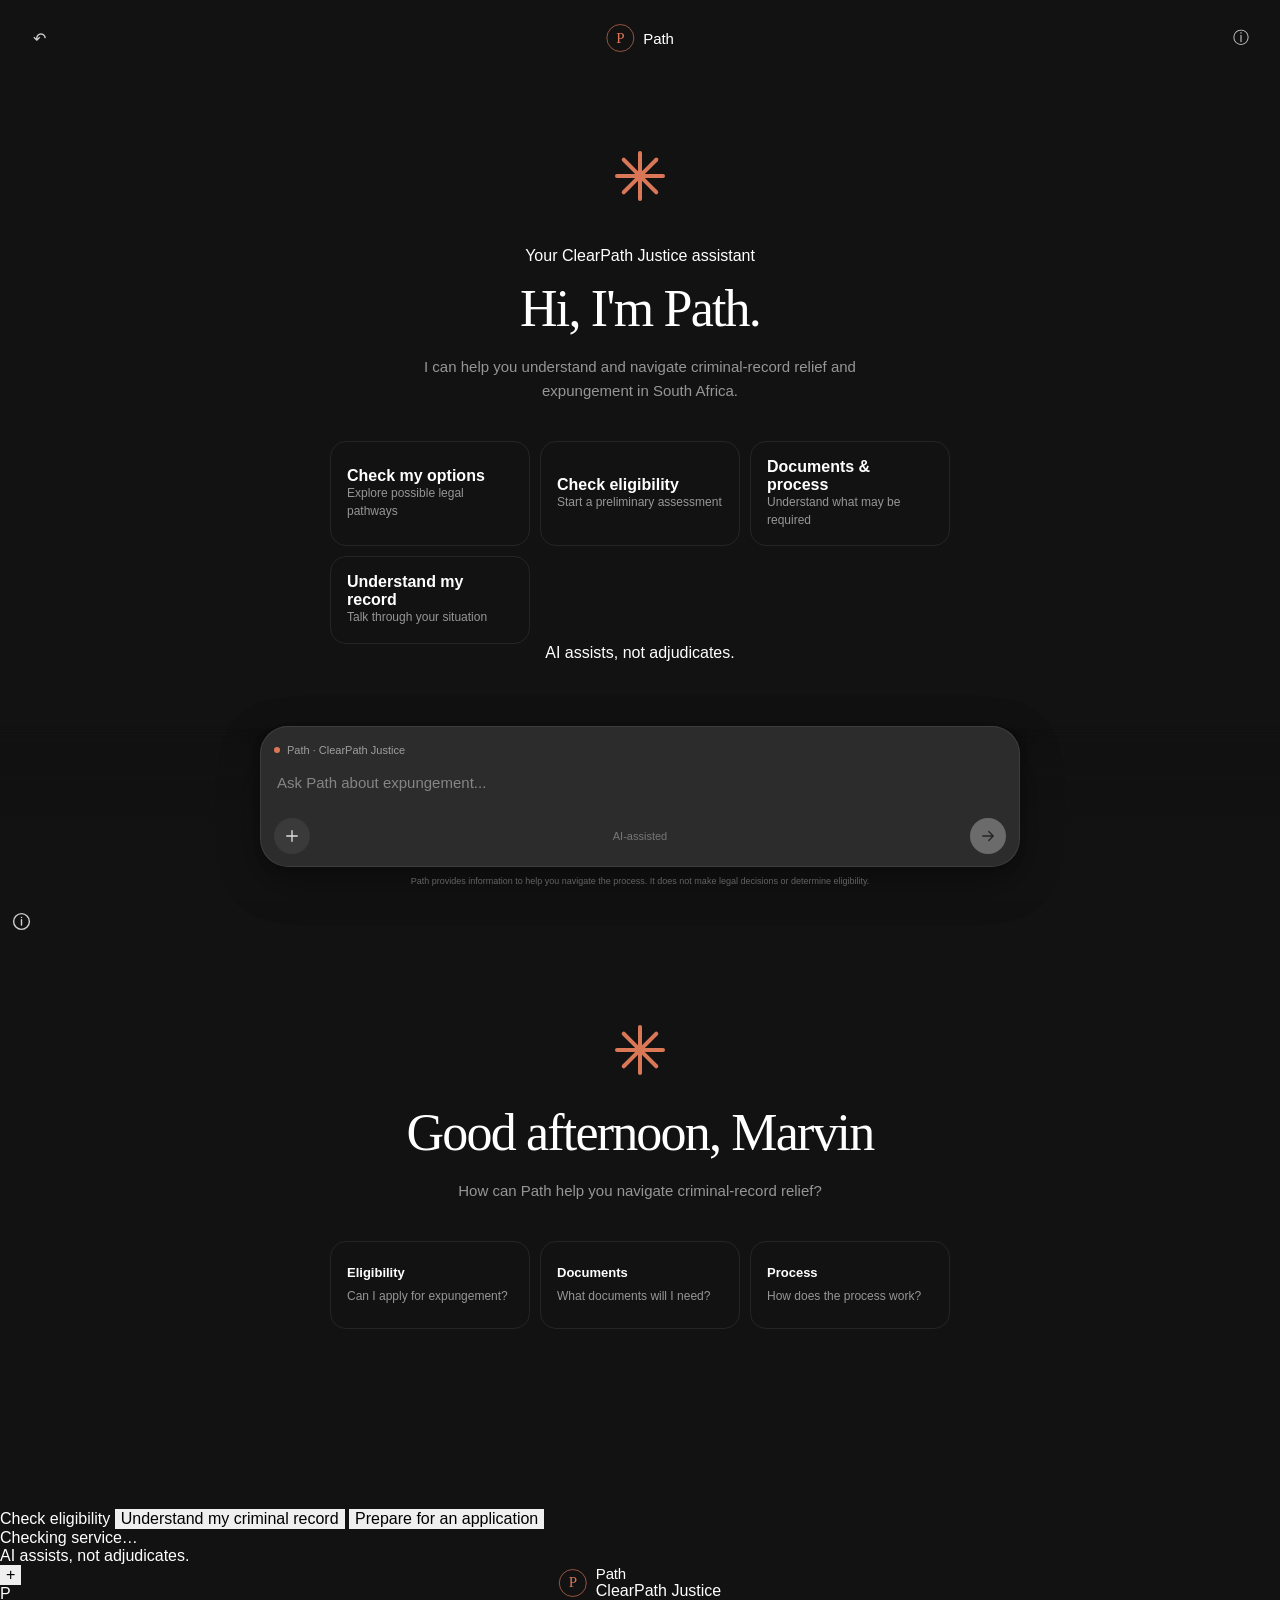
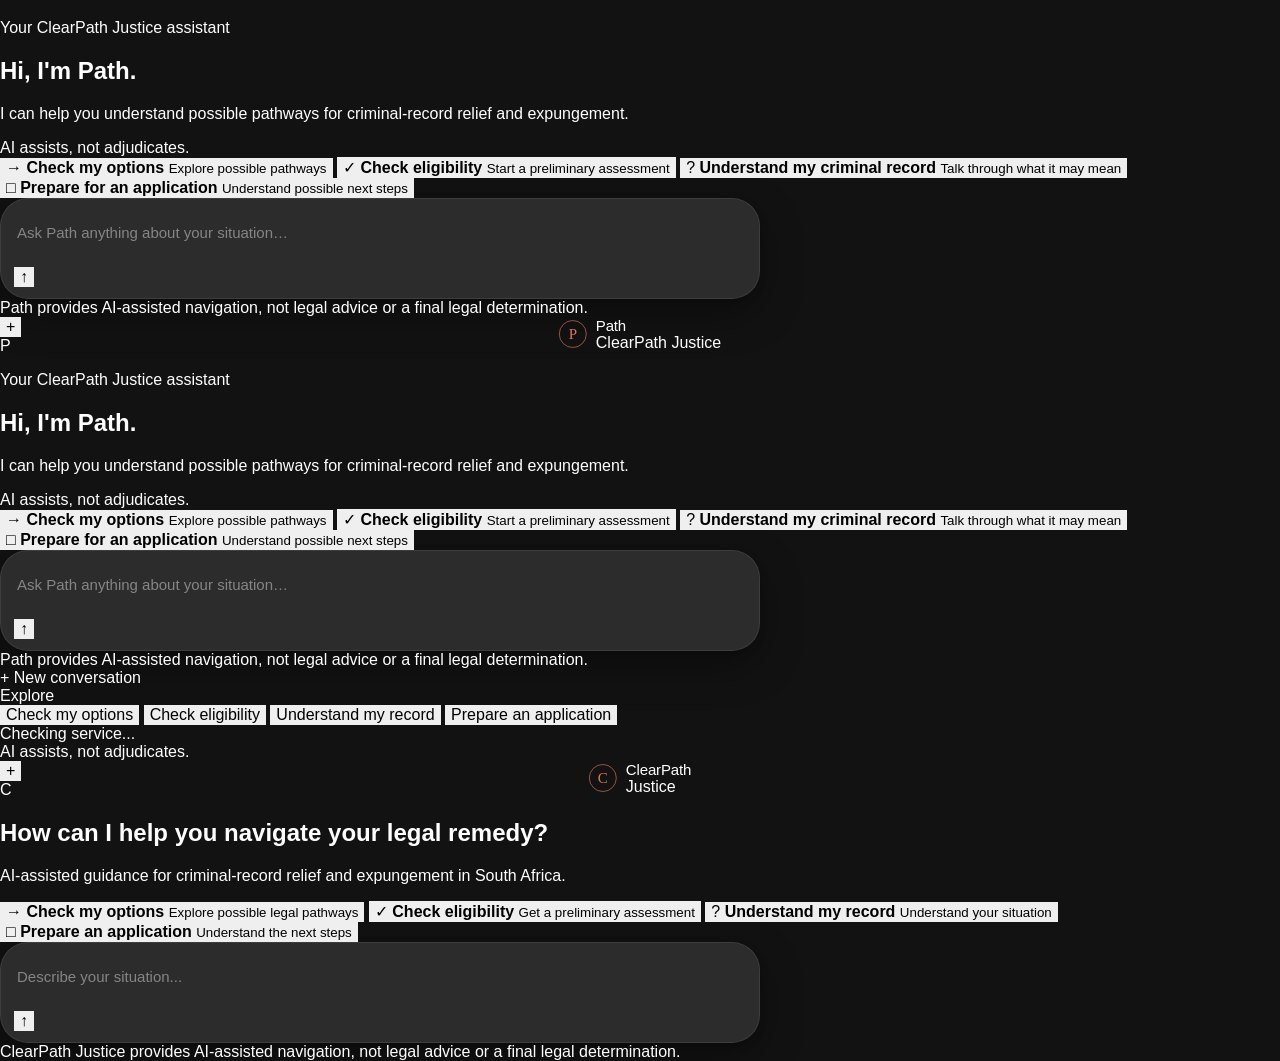
==== frontend/index.html @ 87aaf205 "Update index.html" ====
<!doctype html>

<html lang="en">
<head>
  <meta charset="utf-8">
  <meta name="viewport" content="width=device-width, initial-scale=1, viewport-fit=cover">
  <meta name="description" content="Path — ClearPath Justice's AI-assisted digital justice assistant.">
  <title>Path — ClearPath Justice</title>
  <link rel="stylesheet" href="/frontend/styles.css">
</head><body>
  <div class="app-shell"><header class="topbar">
  <button
    class="icon-button"
    id="backButton"
    type="button"
    aria-label="New conversation"
    title="New conversation"
  >
    ↶
  </button>

  <div class="brand" aria-label="Path — ClearPath Justice">
    <span class="brand-mark">P</span>
    <span class="brand-name">Path</span>
  </div>

  <button
    class="icon-button"
    id="infoButton"
    type="button"
    aria-label="About Path"
    title="About Path"
  >
    ⓘ
  </button>
</header>

<main class="conversation" id="conversation">

  <section class="welcome" id="welcome">
    <div class="path-symbol" aria-hidden="true">
      <span></span>
      <span></span>
      <span></span>
      <span></span>
      <span></span>
      <span></span>
      <span></span>
      <span></span>
    </div>

    <p class="eyebrow">Your ClearPath Justice assistant</p>

    <h1>Hi, I'm Path.</h1>

    <p class="welcome-subtitle">
      I can help you understand and navigate criminal-record relief
      and expungement in South Africa.
    </p>

    <div class="suggestions">

      <button
        class="suggestion"
        type="button"
        data-action="options"
      >
        <strong>Check my options</strong>
        <small>Explore possible legal pathways</small>
      </button>

      <button
        class="suggestion"
        type="button"
        data-action="eligibility"
      >
        <strong>Check eligibility</strong>
        <small>Start a preliminary assessment</small>
      </button>

      <button
        class="suggestion"
        type="button"
        data-action="documents"
      >
        <strong>Documents &amp; process</strong>
        <small>Understand what may be required</small>
      </button>

      <button
        class="suggestion"
        type="button"
        data-action="record"
      >
        <strong>Understand my record</strong>
        <small>Talk through your situation</small>
      </button>

    </div>

    <div class="safeguard-pill">
      AI assists, not adjudicates.
    </div>
  </section>

  <section
    class="messages"
    id="messages"
    aria-live="polite"
    aria-label="Conversation"
  ></section>

</main>

<div class="composer-wrap">

  <form class="composer" id="chatForm">

    <div class="composer-top">
      <div class="composer-context">
        <span class="context-dot"></span>
        <span id="statusText">Checking service…</span>
      </div>
    </div>

    <textarea
      id="messageInput"
      rows="1"
      maxlength="5000"
      placeholder="Ask Path about expungement or criminal-record relief…"
      autocomplete="off"
      aria-label="Message Path"
    ></textarea>

    <div class="composer-bottom">

      <button
        class="circle-button add-button"
        id="newChatButton"
        type="button"
        aria-label="New conversation"
        title="New conversation"
      >
        +
      </button>

      <div class="composer-hint">
        AI-assisted navigation
      </div>

      <button
        class="send-button"
        id="sendButton"
        type="submit"
        aria-label="Send message"
        disabled
      >
        ↑
      </button>

    </div>

  </form>

  <p class="disclaimer">
    Path provides information and navigation support.
    It does not make final legal determinations or replace legal advice.
  </p>

</div>

  </div>  <div
    class="modal-backdrop"
    id="aboutModal"
    hidden
  >
    <div
      class="modal"
      role="dialog"
      aria-modal="true"
      aria-labelledby="aboutTitle"
    >  <button
    class="modal-close"
    id="closeModal"
    type="button"
    aria-label="Close"
  >
    ×
  </button>

  <div class="modal-symbol">P</div>

  <h2 id="aboutTitle">About Path</h2>

  <p>
    Path is ClearPath Justice's AI-assisted digital justice assistant
    for criminal-record relief and expungement navigation in South Africa.
  </p>

  <p>
    Path assists with information and navigation.
    It does not adjudicate eligibility, make legal decisions,
    or guarantee an outcome.
  </p>

</div>

  </div>  <script src="/frontend/app.js"></script></body>
</html>            </div>

            <button
                class="icon-button"
                id="infoButton"
                aria-label="About Path"
                type="button"
            >
                <svg viewBox="0 0 24 24" aria-hidden="true">
                    <circle cx="12" cy="12" r="9"/>
                    <path d="M12 10v6M12 7.5h.01"/>
                </svg>
            </button>
        </header>

        <!-- Main conversation area -->
        <main class="conversation" id="conversation">

            <!-- Welcome state -->
            <section class="welcome" id="welcome">
                <div class="path-symbol" aria-hidden="true">
                    <span></span>
                    <span></span>
                    <span></span>
                    <span></span>
                    <span></span>
                    <span></span>
                    <span></span>
                    <span></span>
                </div>

                <h1>Good afternoon, Marvin</h1>

                <p class="welcome-subtitle">
                    How can Path help you navigate criminal-record relief?
                </p>

                <div class="suggestions">
                    <button
                        class="suggestion"
                        type="button"
                        data-prompt="Can I apply for expungement of my criminal record in South Africa?"
                    >
                        <span>Eligibility</span>
                        <small>Can I apply for expungement?</small>
                    </button>

                    <button
                        class="suggestion"
                        type="button"
                        data-prompt="What documents do I need to apply for expungement?"
                    >
                        <span>Documents</span>
                        <small>What documents will I need?</small>
                    </button>

                    <button
                        class="suggestion"
                        type="button"
                        data-prompt="What is the process for applying for expungement in South Africa?"
                    >
                        <span>Process</span>
                        <small>How does the process work?</small>
                    </button>
                </div>
            </section>

            <!-- Messages appear here after the first question -->
            <section
                class="messages"
                id="messages"
                aria-live="polite"
                aria-label="Conversation"
            ></section>

        </main>

        <!-- Composer -->
        <div class="composer-wrap">
            <form class="composer" id="chatForm">

                <div class="composer-top">
                    <div class="composer-context">
                        <span class="context-dot"></span>
                        <span>Path · ClearPath Justice</span>
                    </div>
                </div>

                <textarea
                    id="messageInput"
                    name="message"
                    rows="1"
                    maxlength="5000"
                    placeholder="Ask Path about expungement..."
                    autocomplete="off"
                    aria-label="Message Path"
                ></textarea>

                <div class="composer-bottom">

                    <button
                        class="circle-button add-button"
                        id="addButton"
                        type="button"
                        aria-label="More options"
                    >
                        <svg viewBox="0 0 24 24" aria-hidden="true">
                            <path d="M12 5v14M5 12h14"/>
                        </svg>
                    </button>

                    <div class="composer-hint">
                        <span>AI-assisted</span>
                    </div>

                    <button
                        class="send-button"
                        id="sendButton"
                        type="submit"
                        aria-label="Send message"
                        disabled
                    >
                        <svg viewBox="0 0 24 24" aria-hidden="true">
                            <path d="M5 12h13M13 6l6 6-6 6"/>
                        </svg>
                    </button>

                </div>
            </form>

            <p class="disclaimer">
                Path provides information to help you navigate the process.
                It does not make legal decisions or determine eligibility.
            </p>
        </div>

    </div>

    <!-- About modal -->
    <div
        class="modal-backdrop"
        id="aboutModal"
        hidden
    >
        <div
            class="modal"
            role="dialog"
            aria-modal="true"
            aria-labelledby="aboutTitle"
        >
            <button
                class="modal-close"
                id="closeModal"
                type="button"
                aria-label="Close"
            >
                ×
            </button>

            <div class="modal-symbol">P</div>

            <h2 id="aboutTitle">About Path</h2>

            <p>
                Path is ClearPath Justice's AI-assisted digital justice
                assistant. It helps people understand and navigate
                criminal-record relief and expungement.
            </p>

            <p>
                Path assists with information and navigation. It does not
                adjudicate eligibility or replace legal advice.
            </p>
        </div>
    </div>

    <script src="/frontend/app.js"></script>
</body>
</html>            Check eligibility
          </button>

          <button class="sidebar-action" data-action="record">
            Understand my criminal record
          </button>

          <button class="sidebar-action" data-action="prepare">
            Prepare for an application
          </button>
        </div>
      </div>

      <div class="sidebar-bottom">
        <div class="status-container">
          <span id="statusDot" class="status-dot"></span>
          <span id="statusText">Checking service…</span>
        </div>

        <div class="safeguard-small">
          AI assists, not adjudicates.
        </div>
      </div>
    </aside>


    <main class="main">

      <header class="mobile-header">
        <div class="brand">
          <div class="brand-mark">P</div>
          <div>
            <div class="brand-name">Path</div>
            <div class="brand-subtitle">ClearPath Justice</div>
          </div>
        </div>

        <button
          id="mobileNewChat"
          class="mobile-new-chat"
          aria-label="New conversation"
        >
          +
        </button>
      </header>


      <section id="welcomeScreen" class="welcome-screen">

        <div class="welcome-content">

          <div class="welcome-mark">P</div>

          <p class="eyebrow">
            Your ClearPath Justice assistant
          </p>

          <h1>Hi, I'm Path.</h1>

          <p class="welcome-description">
            I can help you understand possible pathways for
            criminal-record relief and expungement.
          </p>

          <div class="safeguard-pill">
            AI assists, not adjudicates.
          </div>


          <div class="quick-actions">

            <button class="quick-action" data-action="options">
              <span class="quick-icon">→</span>

              <span>
                <strong>Check my options</strong>
                <small>Explore possible pathways</small>
              </span>
            </button>


            <button class="quick-action" data-action="eligibility">
              <span class="quick-icon">✓</span>

              <span>
                <strong>Check eligibility</strong>
                <small>Start a preliminary assessment</small>
              </span>
            </button>


            <button class="quick-action" data-action="record">
              <span class="quick-icon">?</span>

              <span>
                <strong>Understand my criminal record</strong>
                <small>Talk through what it may mean</small>
              </span>
            </button>


            <button class="quick-action" data-action="prepare">
              <span class="quick-icon">□</span>

              <span>
                <strong>Prepare for an application</strong>
                <small>Understand possible next steps</small>
              </span>
            </button>

          </div>

        </div>

      </section>


      <section id="chatScreen" class="chat-screen hidden">

        <div id="messages" class="messages"></div>

      </section>


      <div class="composer-container">

        <form id="chatForm" class="composer">

          <textarea
            id="messageInput"
            rows="1"
            maxlength="4000"
            placeholder="Ask Path anything about your situation…"
            autocomplete="off"
            aria-label="Message Path"
          ></textarea>

          <button
            id="sendButton"
            type="submit"
            aria-label="Send message"
          >
            ↑
          </button>

        </form>

        <div class="composer-footer">
          Path provides AI-assisted navigation, not legal advice
          or a final legal determination.
        </div>

      </div>

    </main>

  </div>

  <script src="/frontend/app.js"></script>
</body>
</html>      </div>
    </aside>


    <main class="main">

      <header class="mobile-header">
        <div class="brand">
          <div class="brand-mark">P</div>
          <div>
            <div class="brand-name">Path</div>
            <div class="brand-subtitle">ClearPath Justice</div>
          </div>
        </div>

        <button
          id="mobileNewChat"
          class="mobile-new-chat"
          aria-label="New conversation"
        >
          +
        </button>
      </header>


      <section id="welcomeScreen" class="welcome-screen">

        <div class="welcome-content">

          <div class="welcome-mark">P</div>

          <p class="eyebrow">
            Your ClearPath Justice assistant
          </p>

          <h1>Hi, I'm Path.</h1>

          <p class="welcome-description">
            I can help you understand possible pathways for
            criminal-record relief and expungement.
          </p>

          <div class="safeguard-pill">
            AI assists, not adjudicates.
          </div>


          <div class="quick-actions">

            <button class="quick-action" data-action="options">
              <span class="quick-icon">→</span>

              <span>
                <strong>Check my options</strong>
                <small>Explore possible pathways</small>
              </span>
            </button>


            <button class="quick-action" data-action="eligibility">
              <span class="quick-icon">✓</span>

              <span>
                <strong>Check eligibility</strong>
                <small>Start a preliminary assessment</small>
              </span>
            </button>


            <button class="quick-action" data-action="record">
              <span class="quick-icon">?</span>

              <span>
                <strong>Understand my criminal record</strong>
                <small>Talk through what it may mean</small>
              </span>
            </button>


            <button class="quick-action" data-action="prepare">
              <span class="quick-icon">□</span>

              <span>
                <strong>Prepare for an application</strong>
                <small>Understand possible next steps</small>
              </span>
            </button>

          </div>

        </div>

      </section>


      <section id="chatScreen" class="chat-screen hidden">

        <div id="messages" class="messages"></div>

      </section>


      <div class="composer-container">

        <form id="chatForm" class="composer">

          <textarea
            id="messageInput"
            rows="1"
            maxlength="4000"
            placeholder="Ask Path anything about your situation…"
            autocomplete="off"
            aria-label="Message Path"
          ></textarea>

          <button
            id="sendButton"
            type="submit"
            aria-label="Send message"
          >
            ↑
          </button>

        </form>

        <div class="composer-footer">
          Path provides AI-assisted navigation, not legal advice
          or a final legal determination.
        </div>

      </div>

    </main>

  </div>

  <script src="/frontend/app.js"></script>
</body>
</html>            <span>+</span>
            New conversation
        </button>

        <div class="sidebar-section">
            <div class="sidebar-label">Explore</div>

            <button class="sidebar-action" data-prompt="I want to understand what legal remedy may be available to me for my criminal record.">
                Check my options
            </button>

            <button class="sidebar-action" data-prompt="I want to check whether I may be eligible for expungement.">
                Check eligibility
            </button>

            <button class="sidebar-action" data-prompt="I want to understand what my criminal record means and what I can do about it.">
                Understand my record
            </button>

            <button class="sidebar-action" data-prompt="I want help preparing an application for criminal-record relief.">
                Prepare an application
            </button>
        </div>

        <div class="sidebar-bottom">

            <div class="status-container">
                <span id="statusDot" class="status-dot"></span>
                <span id="statusText">Checking service...</span>
            </div>

            <div class="safeguard-small">
                AI assists, not adjudicates.
            </div>

        </div>

    </aside>


    <!-- MAIN -->
    <main class="main">

        <!-- MOBILE HEADER -->
        <header class="mobile-header">

            <div class="brand">
                <div class="brand-mark">C</div>

                <div>
                    <div class="brand-name">ClearPath</div>
                    <div class="brand-subtitle">Justice</div>
                </div>
            </div>

            <button id="mobileNewChat" class="mobile-new-chat">
                +
            </button>

        </header>


        <!-- WELCOME -->
        <section id="welcomeScreen" class="welcome-screen">

            <div class="welcome-content">

                <div class="welcome-mark">
                    C
                </div>

                <h1>
                    How can I help you
                    <span>navigate your legal remedy?</span>
                </h1>

                <p class="welcome-description">
                    AI-assisted guidance for criminal-record relief
                    and expungement in South Africa.
                </p>


                <div class="quick-actions">

                    <button
                        class="quick-action"
                        data-prompt="I want to understand what legal remedy may be available to me for my criminal record."
                    >
                        <span class="quick-icon">→</span>
                        <span>
                            <strong>Check my options</strong>
                            <small>Explore possible legal pathways</small>
                        </span>
                    </button>


                    <button
                        class="quick-action"
                        data-prompt="I want to check whether I may be eligible for expungement."
                    >
                        <span class="quick-icon">✓</span>
                        <span>
                            <strong>Check eligibility</strong>
                            <small>Get a preliminary assessment</small>
                        </span>
                    </button>


                    <button
                        class="quick-action"
                        data-prompt="I want to understand what my criminal record means and what I can do about it."
                    >
                        <span class="quick-icon">?</span>
                        <span>
                            <strong>Understand my record</strong>
                            <small>Understand your situation</small>
                        </span>
                    </button>


                    <button
                        class="quick-action"
                        data-prompt="I want help preparing an application for criminal-record relief."
                    >
                        <span class="quick-icon">□</span>
                        <span>
                            <strong>Prepare an application</strong>
                            <small>Understand the next steps</small>
                        </span>
                    </button>

                </div>

            </div>

        </section>


        <!-- CHAT -->
        <section id="chatScreen" class="chat-screen hidden">

            <div id="messages" class="messages"></div>

        </section>


        <!-- COMPOSER -->
        <div class="composer-container">

            <form id="chatForm" class="composer">

                <textarea
                    id="messageInput"
                    rows="1"
                    placeholder="Describe your situation..."
                    autocomplete="off"
                ></textarea>

                <button
                    id="sendButton"
                    type="submit"
                    aria-label="Send message"
                >
                    ↑
                </button>

            </form>

            <div class="composer-footer">

                <span>
                    ClearPath Justice provides AI-assisted navigation,
                    not legal advice or a final legal determination.
                </span>

            </div>

        </div>

    </main>

</div>


<script src="/frontend/app.js"></script>

</body>
</html>
---- frontend/styles.css ----
/* =========================================================
   ClearPath Justice — Path
   Dark conversation-first interface
   ========================================================= */

:root {
    --background: #121212;
    --surface: #1b1b1b;
    --composer: #2c2c2c;
    --composer-hover: #343434;

    --text: #ffffff;
    --text-soft: #d0d0d0;
    --text-muted: #969696;

    --accent: #d97757;
    --accent-soft: rgba(217, 119, 87, 0.14);

    --button-light: #e0e0e0;
    --button-dark: #171717;

    --border: rgba(255, 255, 255, 0.08);
    --border-strong: rgba(255, 255, 255, 0.14);

    --radius-large: 28px;
    --radius-medium: 18px;

    --font-serif: Georgia, "Times New Roman", serif;
    --font-sans:
        Inter,
        -apple-system,
        BlinkMacSystemFont,
        "Segoe UI",
        Roboto,
        Helvetica,
        Arial,
        sans-serif;
}

/* ---------------------------------------------------------
   Reset
   --------------------------------------------------------- */

* {
    box-sizing: border-box;
}

html,
body {
    margin: 0;
    padding: 0;
    width: 100%;
    min-height: 100%;
}

html {
    background: var(--background);
}

body {
    background: var(--background);
    color: var(--text);
    font-family: var(--font-sans);
    -webkit-font-smoothing: antialiased;
    text-rendering: optimizeLegibility;
}

button,
textarea {
    font: inherit;
}

button {
    border: 0;
}

button:focus-visible,
textarea:focus-visible {
    outline: 2px solid var(--accent);
    outline-offset: 3px;
}

/* ---------------------------------------------------------
   App shell
   --------------------------------------------------------- */

.app-shell {
    min-height: 100vh;
    min-height: 100dvh;
    display: flex;
    flex-direction: column;
    background: var(--background);
    overflow: hidden;
}

/* ---------------------------------------------------------
   Top bar
   --------------------------------------------------------- */

.topbar {
    height: 68px;
    min-height: 68px;

    display: flex;
    align-items: center;
    justify-content: space-between;

    padding:
        max(8px, env(safe-area-inset-top))
        18px
        0;

    position: relative;
    z-index: 10;
}

.icon-button {
    width: 42px;
    height: 42px;

    display: flex;
    align-items: center;
    justify-content: center;

    color: var(--text-soft);
    background: transparent;
    border-radius: 50%;

    cursor: pointer;
    transition:
        background 160ms ease,
        color 160ms ease,
        transform 160ms ease;
}

.icon-button:hover {
    color: var(--text);
    background: rgba(255, 255, 255, 0.07);
}

.icon-button:active {
    transform: scale(0.94);
}

.icon-button svg {
    width: 21px;
    height: 21px;

    fill: none;
    stroke: currentColor;
    stroke-width: 1.6;
    stroke-linecap: round;
    stroke-linejoin: round;
}

.brand {
    display: flex;
    align-items: center;
    gap: 9px;

    position: absolute;
    left: 50%;
    transform: translateX(-50%);
}

.brand-mark {
    width: 28px;
    height: 28px;

    display: flex;
    align-items: center;
    justify-content: center;

    border: 1px solid rgba(217, 119, 87, 0.65);
    border-radius: 50%;

    color: var(--accent);
    font-family: var(--font-serif);
    font-size: 15px;
}

.brand-name {
    color: var(--text);
    font-size: 15px;
    font-weight: 500;
    letter-spacing: -0.01em;
}

/* ---------------------------------------------------------
   Conversation
   --------------------------------------------------------- */

.conversation {
    flex: 1;
    min-height: 0;

    width: 100%;
    max-width: 900px;

    margin: 0 auto;

    display: flex;
    flex-direction: column;

    overflow-y: auto;
    overflow-x: hidden;

    scrollbar-width: thin;
    scrollbar-color: #3a3a3a transparent;
}

.conversation::-webkit-scrollbar {
    width: 6px;
}

.conversation::-webkit-scrollbar-track {
    background: transparent;
}

.conversation::-webkit-scrollbar-thumb {
    background: #3a3a3a;
    border-radius: 10px;
}

/* ---------------------------------------------------------
   Welcome
   --------------------------------------------------------- */

.welcome {
    min-height: 100%;
    padding:
        9vh
        24px
        180px;

    display: flex;
    flex-direction: column;
    align-items: center;
    justify-content: center;

    text-align: center;
}

.path-symbol {
    width: 54px;
    height: 54px;

    position: relative;

    margin-bottom: 28px;
}

.path-symbol span {
    position: absolute;

    left: 50%;
    top: 50%;

    width: 4px;
    height: 25px;

    border-radius: 10px;

    background: var(--accent);

    transform-origin: 50% 100%;
    transform: translate(-50%, -100%);
}

/*
   Eight soft rays.
*/

.path-symbol span:nth-child(1) {
    transform: translate(-50%, -100%) rotate(0deg);
}

.path-symbol span:nth-child(2) {
    transform: translate(-50%, -100%) rotate(45deg);
}

.path-symbol span:nth-child(3) {
    transform: translate(-50%, -100%) rotate(90deg);
}

.path-symbol span:nth-child(4) {
    transform: translate(-50%, -100%) rotate(135deg);
}

.path-symbol span:nth-child(5) {
    transform: translate(-50%, -100%) rotate(180deg);
}

.path-symbol span:nth-child(6) {
    transform: translate(-50%, -100%) rotate(225deg);
}

.path-symbol span:nth-child(7) {
    transform: translate(-50%, -100%) rotate(270deg);
}

.path-symbol span:nth-child(8) {
    transform: translate(-50%, -100%) rotate(315deg);
}

.welcome h1 {
    margin: 0;

    color: var(--text);

    font-family: var(--font-serif);
    font-size: clamp(32px, 6vw, 52px);
    font-weight: 400;
    letter-spacing: -0.035em;
    line-height: 1.08;
}

.welcome-subtitle {
    max-width: 520px;

    margin: 18px 0 0;

    color: var(--text-muted);

    font-size: 15px;
    line-height: 1.6;
}

/* ---------------------------------------------------------
   Suggested prompts
   --------------------------------------------------------- */

.suggestions {
    width: 100%;
    max-width: 620px;

    display: grid;
    grid-template-columns: repeat(3, 1fr);

    gap: 10px;

    margin-top: 38px;
}

.suggestion {
    min-height: 88px;

    padding: 16px;

    text-align: left;

    color: var(--text);
    background: transparent;

    border: 1px solid var(--border);
    border-radius: 16px;

    cursor: pointer;

    transition:
        background 180ms ease,
        border-color 180ms ease,
        transform 180ms ease;
}

.suggestion:hover {
    background: var(--surface);
    border-color: var(--border-strong);
    transform: translateY(-1px);
}

.suggestion span {
    display: block;

    margin-bottom: 8px;

    font-size: 13px;
    font-weight: 600;
}

.suggestion small {
    display: block;

    color: var(--text-muted);

    font-size: 12px;
    line-height: 1.45;
}

/* ---------------------------------------------------------
   Messages
   --------------------------------------------------------- */

.messages {
    width: 100%;

    padding:
        28px
        24px
        170px;

    display: none;
    flex-direction: column;
    gap: 28px;
}

.messages.active {
    display: flex;
}

.message {
    width: 100%;

    display: flex;
    flex-direction: column;

    animation: messageIn 220ms ease both;
}

@keyframes messageIn {
    from {
        opacity: 0;
        transform: translateY(8px);
    }

    to {
        opacity: 1;
        transform: translateY(0);
    }
}

.message.user {
    align-items: flex-end;
}

.message.assistant {
    align-items: flex-start;
}

.message-bubble {
    max-width: 78%;

    padding: 14px 17px;

    border-radius: 20px;

    font-size: 15px;
    line-height: 1.65;

    white-space: pre-wrap;
    overflow-wrap: anywhere;
}

.message.user .message-bubble {
    color: #ffffff;
    background: #303030;
    border-bottom-right-radius: 6px;
}

.message.assistant .message-bubble {
    max-width: 82%;

    padding:
        3px
        0;

    color: var(--text-soft);
    background: transparent;

    border-radius: 0;
}

.message-label {
    margin-bottom: 7px;

    color: var(--text-muted);

    font-size: 11px;
    font-weight: 600;
    letter-spacing: 0.04em;
    text-transform: uppercase;
}

.message.assistant .message-label {
    color: var(--accent);
}

/* ---------------------------------------------------------
   Composer
   --------------------------------------------------------- */

.composer-wrap {
    position: fixed;

    left: 0;
    right: 0;
    bottom: 0;

    z-index: 20;

    display: flex;
    flex-direction: column;
    align-items: center;

    padding:
        0
        16px
        max(12px, env(safe-area-inset-bottom));

    pointer-events: none;

    background:
        linear-gradient(
            to top,
            var(--background) 40%,
            rgba(18, 18, 18, 0.94) 72%,
            transparent 100%
        );
}

.composer {
    width: min(760px, 100%);

    padding: 12px 13px 11px;

    background: var(--composer);

    border: 1px solid var(--border);
    border-radius: var(--radius-large);

    box-shadow:
        0 14px 40px rgba(0, 0, 0, 0.35),
        0 2px 8px rgba(0, 0, 0, 0.18);

    pointer-events: auto;
}

.composer:focus-within {
    border-color: rgba(255, 255, 255, 0.14);
}

.composer-top {
    min-height: 22px;

    display: flex;
    align-items: center;
}

.composer-context {
    display: flex;
    align-items: center;
    gap: 7px;

    color: #9e9e9e;

    font-size: 11px;
}

.context-dot {
    width: 6px;
    height: 6px;

    display: inline-block;

    background: var(--accent);
    border-radius: 50%;
}

#messageInput {
    width: 100%;

    min-height: 42px;
    max-height: 180px;

    margin: 3px 0 7px;
    padding: 8px 3px;

    color: var(--text);

    background: transparent;

    border: 0;
    outline: none;

    resize: none;

    font-size: 15px;
    line-height: 1.5;

    scrollbar-width: thin;
}

#messageInput::placeholder {
    color: #858585;
}

#messageInput::-webkit-scrollbar {
    width: 4px;
}

#messageInput::-webkit-scrollbar-thumb {
    background: #555;
    border-radius: 8px;
}

.composer-bottom {
    min-height: 38px;

    display: flex;
    align-items: center;
    justify-content: space-between;
    gap: 10px;
}

.circle-button,
.send-button {
    width: 36px;
    height: 36px;

    flex: 0 0 36px;

    display: flex;
    align-items: center;
    justify-content: center;

    border-radius: 50%;

    cursor: pointer;

    transition:
        background 160ms ease,
        opacity 160ms ease,
        transform 160ms ease;
}

.circle-button svg,
.send-button svg {
    width: 18px;
    height: 18px;

    fill: none;
    stroke: currentColor;
    stroke-width: 1.8;
    stroke-linecap: round;
    stroke-linejoin: round;
}

.add-button {
    color: #dedede;
    background: #3a3a3a;
}

.add-button:hover {
    background: #454545;
}

.add-button:active,
.send-button:active {
    transform: scale(0.92);
}

.composer-hint {
    flex: 1;

    text-align: center;

    color: #777;

    font-size: 11px;
}

.send-button {
    color: var(--button-dark);
    background: var(--button-light);
}

.send-button:disabled {
    opacity: 0.35;
    cursor: default;
}

.send-button:not(:disabled):hover {
    background: #ffffff;
}

/* ---------------------------------------------------------
   Typing indicator
   --------------------------------------------------------- */

.typing {
    display: inline-flex;
    align-items: center;
    gap: 5px;

    height: 22px;
}

.typing span {
    width: 5px;
    height: 5px;

    background: #888;

    border-radius: 50%;

    animation: typing 1.2s infinite ease-in-out;
}

.typing span:nth-child(2) {
    animation-delay: 0.15s;
}

.typing span:nth-child(3) {
    animation-delay: 0.3s;
}

@keyframes typing {
    0%,
    60%,
    100% {
        opacity: 0.3;
        transform: translateY(0);
    }

    30% {
        opacity: 1;
        transform: translateY(-3px);
    }
}

/* ---------------------------------------------------------
   Disclaimer
   --------------------------------------------------------- */

.disclaimer {
    width: min(760px, 100%);

    margin: 8px 0 0;

    padding: 0 8px;

    color: #626262;

    font-size: 9px;
    line-height: 1.4;

    text-align: center;

    pointer-events: auto;
}

/* ---------------------------------------------------------
   Modal
   --------------------------------------------------------- */

.modal-backdrop {
    position: fixed;
    inset: 0;

    z-index: 100;

    display: flex;
    align-items: center;
    justify-content: center;

    padding: 24px;

    background: rgba(0, 0, 0, 0.72);

    backdrop-filter: blur(8px);
}

.modal-backdrop[hidden] {
    display: none;
}

.modal {
    width: min(430px, 100%);

    position: relative;

    padding: 32px;

    background: #222222;

    border: 1px solid var(--border);
    border-radius: 24px;

    box-shadow: 0 20px 60px rgba(0, 0, 0, 0.45);
}

.modal-close {
    position: absolute;

    top: 13px;
    right: 15px;

    width: 34px;
    height: 34px;

    color: #aaa;
    background: transparent;

    font-size: 26px;
    font-weight: 300;

    cursor: pointer;
}

.modal-symbol {
    width: 44px;
    height: 44px;

    display: flex;
    align-items: center;
    justify-content: center;

    margin-bottom: 22px;

    color: var(--accent);

    border: 1px solid rgba(217, 119, 87, 0.5);
    border-radius: 50%;

    font-family: var(--font-serif);
}

.modal h2 {
    margin: 0 0 14px;

    font-family: var(--font-serif);
    font-size: 28px;
    font-weight: 400;
}

.modal p {
    margin: 0 0 13px;

    color: var(--text-soft);

    font-size: 14px;
    line-height: 1.65;
}

.modal p:last-child {
    margin-bottom: 0;
}

/* ---------------------------------------------------------
   Mobile
   --------------------------------------------------------- */

@media (max-width: 700px) {
    .topbar {
        height: 62px;
        min-height: 62px;
        padding-left: 10px;
        padding-right: 10px;
    }

    .welcome {
        padding:
            5vh
            18px
            180px;
    }

    .welcome h1 {
        font-size: clamp(31px, 9vw, 43px);
    }

    .welcome-subtitle {
        font-size: 14px;
    }

    .suggestions {
        grid-template-columns: 1fr;

        max-width: 400px;

        margin-top: 28px;
    }

    .suggestion {
        min-height: 64px;
    }

    .messages {
        padding:
            20px
            16px
            175px;
    }

    .message-bubble,
    .message.assistant .message-bubble {
        max-width: 91%;
    }

    .composer-wrap {
        padding-left: 10px;
        padding-right: 10px;
    }

    .composer {
        border-radius: 23px;
    }
}

@media (max-height: 700px) {
    .welcome {
        padding-top: 3vh;
    }

    .path-symbol {
        margin-bottom: 18px;
        transform: scale(0.8);
    }

    .welcome-subtitle {
        margin-top: 12px;
    }

    .suggestions {
        margin-top: 22px;
    }
}

/* ---------------------------------------------------------
   Reduced motion
   --------------------------------------------------------- */

@media (prefers-reduced-motion: reduce) {
    *,
    *::before,
    *::after {
        scroll-behavior: auto !important;
        animation-duration: 0.01ms !important;
        animation-iteration-count: 1 !important;
        transition-duration: 0.01ms !important;
    }
}
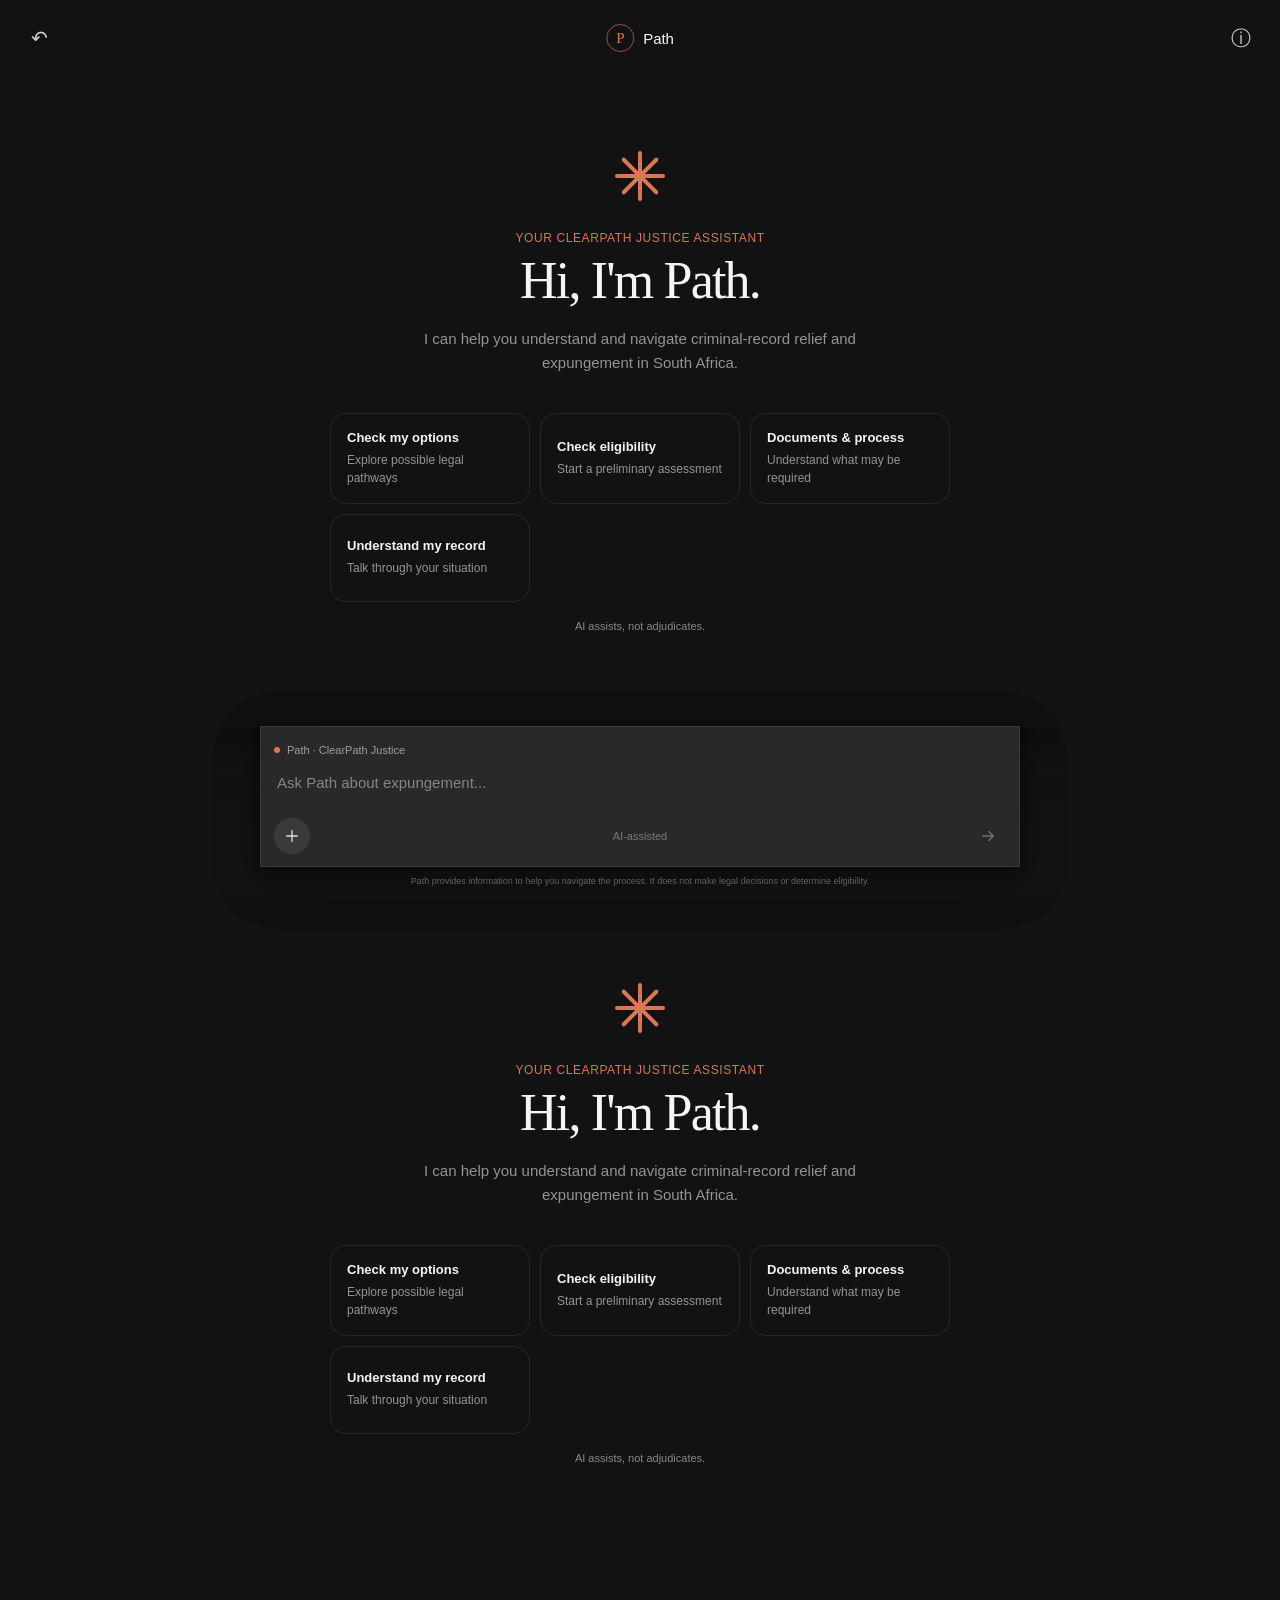
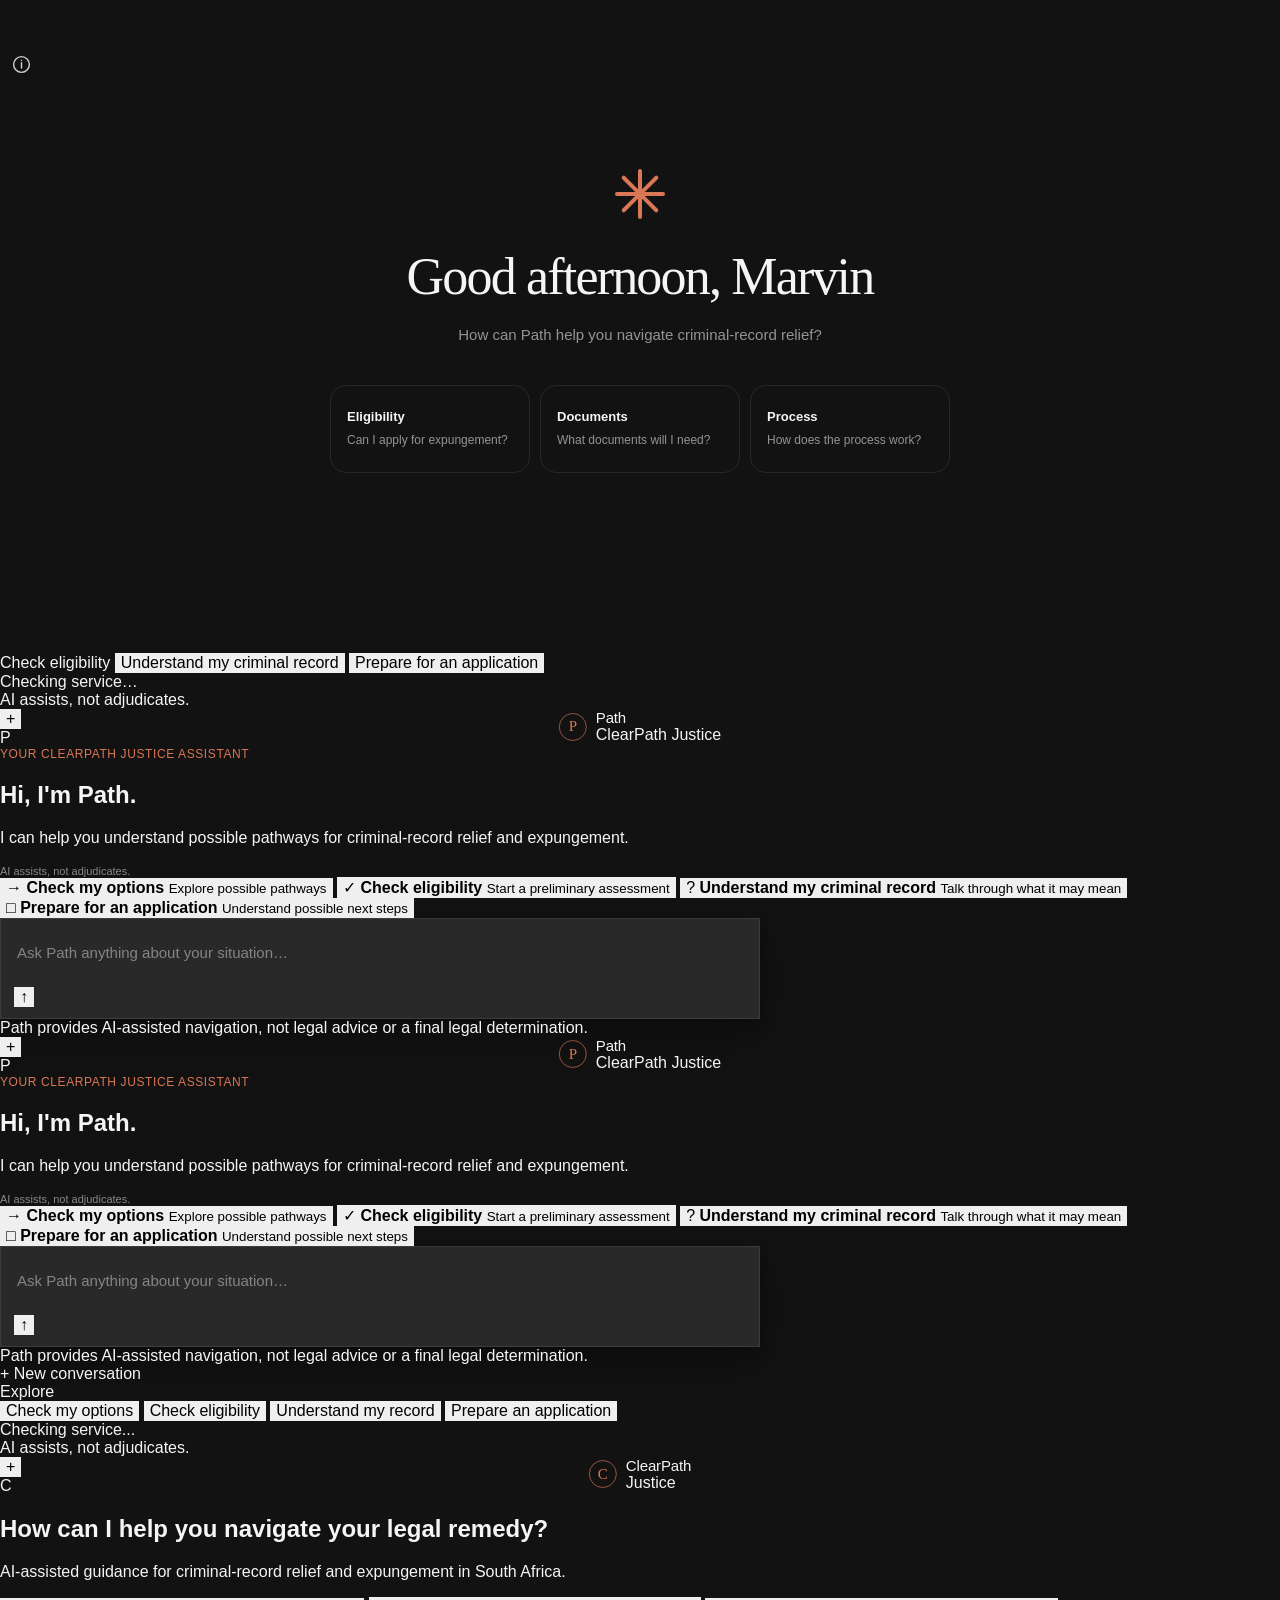
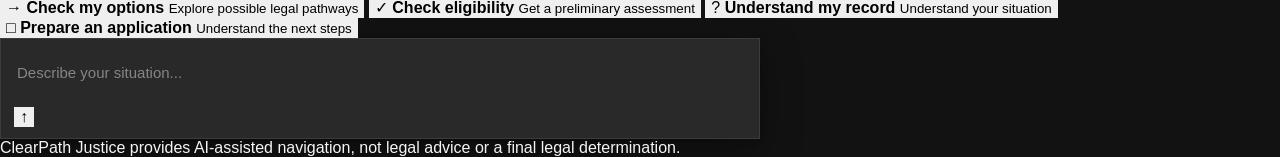
==== commit 3be086a3: "Update index.html" ====
--- a/frontend/index.html
+++ b/frontend/index.html
@@ -1,40 +1,305 @@
 <!doctype html>
-
 <html lang="en">
 <head>
   <meta charset="utf-8">
-  <meta name="viewport" content="width=device-width, initial-scale=1, viewport-fit=cover">
-  <meta name="description" content="Path — ClearPath Justice's AI-assisted digital justice assistant.">
+
+  <meta
+    name="viewport"
+    content="width=device-width, initial-scale=1, viewport-fit=cover"
+  >
+
+  <meta
+    name="description"
+    content="Path — ClearPath Justice's AI-assisted digital justice assistant."
+  >
+
   <title>Path — ClearPath Justice</title>
-  <link rel="stylesheet" href="/frontend/styles.css">
-</head><body>
-  <div class="app-shell"><header class="topbar">
-  <button
-    class="icon-button"
-    id="backButton"
-    type="button"
-    aria-label="New conversation"
-    title="New conversation"
+
+  <link
+    rel="stylesheet"
+    href="/frontend/styles.css"
   >
-    ↶
-  </button>
-
-  <div class="brand" aria-label="Path — ClearPath Justice">
-    <span class="brand-mark">P</span>
-    <span class="brand-name">Path</span>
+</head>
+
+<body>
+
+  <div class="app-shell">
+
+    <header class="topbar">
+
+      <button
+        class="icon-button"
+        id="newChatButton"
+        type="button"
+        aria-label="New conversation"
+        title="New conversation"
+      >
+        ↶
+      </button>
+
+      <div
+        class="brand"
+        aria-label="Path — ClearPath Justice"
+      >
+        <span class="brand-mark">P</span>
+        <span class="brand-name">Path</span>
+      </div>
+
+      <button
+        class="icon-button"
+        id="infoButton"
+        type="button"
+        aria-label="About Path"
+        title="About Path"
+      >
+        ⓘ
+      </button>
+
+    </header>
+
+
+    <main
+      class="conversation"
+      id="conversation"
+    >
+
+      <section
+        class="welcome"
+        id="welcome"
+      >
+
+        <div
+          class="path-symbol"
+          aria-hidden="true"
+        >
+          <span></span>
+          <span></span>
+          <span></span>
+          <span></span>
+          <span></span>
+          <span></span>
+          <span></span>
+          <span></span>
+        </div>
+
+
+        <p class="eyebrow">
+          Your ClearPath Justice assistant
+        </p>
+
+
+        <h1>
+          Hi, I'm Path.
+        </h1>
+
+
+        <p class="welcome-subtitle">
+          I can help you understand and navigate
+          criminal-record relief and expungement
+          in South Africa.
+        </p>
+
+
+        <div class="suggestions">
+
+          <button
+            class="suggestion"
+            type="button"
+            data-action="options"
+          >
+            <strong>Check my options</strong>
+            <small>
+              Explore possible legal pathways
+            </small>
+          </button>
+
+
+          <button
+            class="suggestion"
+            type="button"
+            data-action="eligibility"
+          >
+            <strong>Check eligibility</strong>
+            <small>
+              Start a preliminary assessment
+            </small>
+          </button>
+
+
+          <button
+            class="suggestion"
+            type="button"
+            data-action="documents"
+          >
+            <strong>Documents &amp; process</strong>
+            <small>
+              Understand what may be required
+            </small>
+          </button>
+
+
+          <button
+            class="suggestion"
+            type="button"
+            data-action="record"
+          >
+            <strong>Understand my record</strong>
+            <small>
+              Talk through your situation
+            </small>
+          </button>
+
+        </div>
+
+
+        <div class="safeguard-pill">
+          AI assists, not adjudicates.
+        </div>
+
+      </section>
+
+
+      <section
+        class="messages"
+        id="messages"
+        aria-live="polite"
+        aria-label="Conversation"
+      ></section>
+
+    </main>
+
+
+    <div class="composer-wrap">
+
+      <form
+        class="composer"
+        id="chatForm"
+      >
+
+        <div class="composer-top">
+
+          <div class="composer-context">
+
+            <span class="context-dot"></span>
+
+            <span id="statusText">
+              Checking service…
+            </span>
+
+          </div>
+
+        </div>
+
+
+        <textarea
+          id="messageInput"
+          rows="1"
+          maxlength="5000"
+          placeholder="Ask Path about expungement or criminal-record relief…"
+          autocomplete="off"
+          aria-label="Message Path"
+        ></textarea>
+
+
+        <div class="composer-bottom">
+
+          <button
+            class="circle-button add-button"
+            id="clearButton"
+            type="button"
+            aria-label="New conversation"
+            title="New conversation"
+          >
+            +
+          </button>
+
+
+          <div class="composer-hint">
+            AI-assisted navigation
+          </div>
+
+
+          <button
+            class="send-button"
+            id="sendButton"
+            type="submit"
+            aria-label="Send message"
+            disabled
+          >
+            ↑
+          </button>
+
+        </div>
+
+      </form>
+
+
+      <p class="disclaimer">
+        Path provides information and navigation support.
+        It does not make final legal determinations
+        or replace legal advice.
+      </p>
+
+    </div>
+
   </div>
 
-  <button
-    class="icon-button"
-    id="infoButton"
-    type="button"
-    aria-label="About Path"
-    title="About Path"
+
+  <div
+    class="modal-backdrop"
+    id="aboutModal"
+    hidden
   >
-    ⓘ
-  </button>
-</header>
-
+
+    <div
+      class="modal"
+      role="dialog"
+      aria-modal="true"
+      aria-labelledby="aboutTitle"
+    >
+
+      <button
+        class="modal-close"
+        id="closeModal"
+        type="button"
+        aria-label="Close"
+      >
+        ×
+      </button>
+
+
+      <div class="modal-symbol">
+        P
+      </div>
+
+
+      <h2 id="aboutTitle">
+        About Path
+      </h2>
+
+
+      <p>
+        Path is ClearPath Justice's AI-assisted
+        digital justice assistant for criminal-record
+        relief and expungement navigation in South Africa.
+      </p>
+
+
+      <p>
+        Path assists with information and navigation.
+        It does not adjudicate eligibility, make legal
+        decisions, or guarantee an outcome.
+      </p>
+
+    </div>
+
+  </div>
+
+
+  <script src="/frontend/app.js"></script>
+
+</body>
+</html>
 <main class="conversation" id="conversation">
 
   <section class="welcome" id="welcome">
--- a/frontend/styles.css
+++ b/frontend/styles.css
@@ -1,40 +1,979 @@
-/* =========================================================
-   ClearPath Justice — Path
-   Dark conversation-first interface
-   ========================================================= */
-
 :root {
-    --background: #121212;
-    --surface: #1b1b1b;
-    --composer: #2c2c2c;
-    --composer-hover: #343434;
-
-    --text: #ffffff;
-    --text-soft: #d0d0d0;
-    --text-muted: #969696;
-
-    --accent: #d97757;
-    --accent-soft: rgba(217, 119, 87, 0.14);
-
-    --button-light: #e0e0e0;
-    --button-dark: #171717;
-
-    --border: rgba(255, 255, 255, 0.08);
-    --border-strong: rgba(255, 255, 255, 0.14);
-
-    --radius-large: 28px;
-    --radius-medium: 18px;
-
-    --font-serif: Georgia, "Times New Roman", serif;
-    --font-sans:
-        Inter,
-        -apple-system,
-        BlinkMacSystemFont,
-        "Segoe UI",
-        Roboto,
-        Helvetica,
-        Arial,
-        sans-serif;
+--background: #121212;
+--surface: #1b1b1b;
+--composer: #292929;
+
+--text: #f5f5f5;
+--text-soft: #d0d0d0;
+--text-muted: #949494;
+
+--accent: #d97757;
+
+--border: rgba(255, 255, 255, 0.09);
+--border-strong: rgba(255, 255, 255, 0.16);
+
+--font-sans:
+Inter,
+-apple-system,
+BlinkMacSystemFont,
+"Segoe UI",
+Roboto,
+Arial,
+sans-serif;
+
+--font-serif:
+Georgia,
+"Times New Roman",
+serif;
+}
+
+/* --------------------------------
+Base
+-------------------------------- */
+
+* {
+  box-sizing: border-box;
+  }
+
+html,
+body {
+margin: 0;
+min-height: 100%;
+background: var(--background);
+color: var(--text);
+}
+
+body {
+font-family: var(--font-sans);
+-webkit-font-smoothing: antialiased;
+}
+
+button,
+textarea {
+font: inherit;
+}
+
+button {
+border: 0;
+}
+
+button:focus-visible,
+textarea:focus-visible {
+outline: 2px solid var(--accent);
+outline-offset: 3px;
+}
+
+/* --------------------------------
+App
+-------------------------------- */
+
+.app-shell {
+min-height: 100vh;
+min-height: 100dvh;
+
+display: flex;
+flex-direction: column;
+
+overflow: hidden;
+}
+
+/* --------------------------------
+Top bar
+-------------------------------- */
+
+.topbar {
+height: 68px;
+
+display: flex;
+align-items: center;
+justify-content: space-between;
+
+padding: 8px 16px 0;
+
+position: relative;
+z-index: 5;
+}
+
+.icon-button {
+width: 40px;
+height: 40px;
+
+border-radius: 50%;
+
+background: transparent;
+color: #aaa;
+
+font-size: 20px;
+
+cursor: pointer;
+
+transition:
+background 0.18s ease,
+color 0.18s ease;
+}
+
+.icon-button:hover {
+background: #222;
+color: #fff;
+}
+
+.brand {
+position: absolute;
+
+left: 50%;
+
+transform: translateX(-50%);
+
+display: flex;
+align-items: center;
+
+gap: 9px;
+}
+
+.brand-mark {
+width: 29px;
+height: 29px;
+
+border: 1px solid rgba(217, 119, 87, 0.65);
+
+border-radius: 50%;
+
+display: grid;
+place-items: center;
+
+color: var(--accent);
+
+font-family: var(--font-serif);
+}
+
+.brand-name {
+font-size: 15px;
+}
+
+/* --------------------------------
+Conversation
+-------------------------------- */
+
+.conversation {
+flex: 1;
+
+min-height: 0;
+
+width: min(900px, 100%);
+
+margin: 0 auto;
+
+overflow-y: auto;
+}
+
+/* --------------------------------
+Welcome
+-------------------------------- */
+
+.welcome {
+min-height: 100%;
+
+padding:
+6vh
+20px
+190px;
+
+display: flex;
+flex-direction: column;
+
+align-items: center;
+justify-content: center;
+
+text-align: center;
+}
+
+.path-symbol {
+width: 54px;
+height: 54px;
+
+position: relative;
+
+margin-bottom: 18px;
+}
+
+.path-symbol span {
+position: absolute;
+
+left: 50%;
+top: 50%;
+
+width: 4px;
+height: 25px;
+
+border-radius: 9px;
+
+background: var(--accent);
+
+transform-origin: 50% 100%;
+
+transform:
+translate(-50%, -100%);
+}
+
+.path-symbol span:nth-child(2) {
+transform:
+translate(-50%, -100%)
+rotate(45deg);
+}
+
+.path-symbol span:nth-child(3) {
+transform:
+translate(-50%, -100%)
+rotate(90deg);
+}
+
+.path-symbol span:nth-child(4) {
+transform:
+translate(-50%, -100%)
+rotate(135deg);
+}
+
+.path-symbol span:nth-child(5) {
+transform:
+translate(-50%, -100%)
+rotate(180deg);
+}
+
+.path-symbol span:nth-child(6) {
+transform:
+translate(-50%, -100%)
+rotate(225deg);
+}
+
+.path-symbol span:nth-child(7) {
+transform:
+translate(-50%, -100%)
+rotate(270deg);
+}
+
+.path-symbol span:nth-child(8) {
+transform:
+translate(-50%, -100%)
+rotate(315deg);
+}
+
+.eyebrow {
+margin: 0 0 8px;
+
+color: var(--accent);
+
+font-size: 12px;
+
+letter-spacing: 0.05em;
+
+text-transform: uppercase;
+}
+
+.welcome h1 {
+margin: 0;
+
+font:
+400
+clamp(36px, 7vw, 54px)
+/ 1.05
+var(--font-serif);
+
+letter-spacing: -0.04em;
+}
+
+.welcome-subtitle {
+max-width: 560px;
+
+margin: 18px 0 0;
+
+color: var(--text-muted);
+
+font-size: 15px;
+
+line-height: 1.6;
+}
+
+/* --------------------------------
+Starter cards
+-------------------------------- */
+
+.suggestions {
+width: min(680px, 100%);
+
+display: grid;
+
+grid-template-columns:
+repeat(2, 1fr);
+
+gap: 10px;
+
+margin-top: 32px;
+}
+
+.suggestion {
+min-height: 92px;
+
+padding: 17px;
+
+text-align: left;
+
+background: transparent;
+
+border:
+1px solid
+var(--border);
+
+border-radius: 17px;
+
+color: var(--text);
+
+cursor: pointer;
+
+transition:
+0.18s ease;
+}
+
+.suggestion:hover {
+background: var(--surface);
+
+border-color:
+var(--border-strong);
+
+transform:
+translateY(-1px);
+}
+
+.suggestion strong,
+.suggestion small {
+display: block;
+}
+
+.suggestion strong {
+font-size: 13px;
+
+margin-bottom: 7px;
+}
+
+.suggestion small {
+color: var(--text-muted);
+
+font-size: 12px;
+
+line-height: 1.45;
+}
+
+.safeguard-pill {
+margin-top: 18px;
+
+color: #888;
+
+font-size: 11px;
+}
+
+/* --------------------------------
+Messages
+-------------------------------- */
+
+.messages {
+display: none;
+
+flex-direction: column;
+
+gap: 28px;
+
+padding:
+28px
+22px
+180px;
+}
+
+.messages.active {
+display: flex;
+}
+
+.message {
+display: flex;
+
+flex-direction: column;
+
+animation:
+messageIn
+0.2s
+ease
+both;
+}
+
+.message.user {
+align-items: flex-end;
+}
+
+.message.assistant {
+align-items: flex-start;
+}
+
+.message-label {
+margin-bottom: 7px;
+
+color: #777;
+
+font-size: 10px;
+
+font-weight: 600;
+
+letter-spacing: 0.05em;
+
+text-transform: uppercase;
+}
+
+.message.assistant .message-label {
+color: var(--accent);
+}
+
+.message-bubble {
+max-width: 80%;
+
+padding:
+14px
+17px;
+
+border-radius: 20px;
+
+font-size: 15px;
+
+line-height: 1.65;
+
+overflow-wrap: anywhere;
+}
+
+.message.user .message-bubble {
+background: #303030;
+
+border-bottom-right-radius: 6px;
+}
+
+.message.assistant .message-bubble {
+max-width: 86%;
+
+padding:
+2px
+0;
+
+background: transparent;
+
+color: var(--text-soft);
+}
+
+.message-bubble ul {
+padding-left: 20px;
+}
+
+.response-meta {
+margin-top: 12px;
+
+color: #999;
+
+font-size: 12px;
+
+line-height: 1.55;
+}
+
+.source-card {
+margin-top: 12px;
+
+padding:
+12px
+14px;
+
+border:
+1px solid
+var(--border);
+
+border-radius: 14px;
+
+background: #181818;
+
+color: #999;
+
+font-size: 11px;
+}
+
+.source-title {
+color: #bbb;
+
+font-weight: 600;
+
+margin-bottom: 5px;
+}
+
+.source-card ul {
+margin: 0;
+
+padding-left: 17px;
+}
+
+.error-message {
+color: #e4b0a0 !important;
+}
+
+/* --------------------------------
+Typing indicator
+-------------------------------- */
+
+.typing {
+display: flex;
+
+gap: 5px;
+
+padding: 8px 0;
+}
+
+.typing span {
+width: 5px;
+height: 5px;
+
+border-radius: 50%;
+
+background: #888;
+
+animation:
+bounce
+1.1s
+infinite;
+}
+
+.typing span:nth-child(2) {
+animation-delay: 0.15s;
+}
+
+.typing span:nth-child(3) {
+animation-delay: 0.3s;
+}
+
+/* --------------------------------
+Composer
+-------------------------------- */
+
+.composer-wrap {
+position: fixed;
+
+left: 0;
+right: 0;
+bottom: 0;
+
+z-index: 10;
+
+display: flex;
+
+flex-direction: column;
+
+align-items: center;
+
+padding:
+0
+14px
+max(10px, env(safe-area-inset-bottom));
+
+pointer-events: none;
+
+background:
+linear-gradient(
+to top,
+var(--background) 38%,
+rgba(18, 18, 18, 0.94) 72%,
+transparent
+);
+}
+
+.composer {
+width: min(760px, 100%);
+
+padding:
+10px
+12px;
+
+background:
+var(--composer);
+
+border:
+1px solid
+var(--border);
+
+border-radius: 27px;
+
+box-shadow:
+0 14px 40px
+rgba(0, 0, 0, 0.35);
+
+pointer-events: auto;
+}
+
+.composer:focus-within {
+border-color:
+var(--border-strong);
+}
+
+.composer-top {
+min-height: 20px;
+}
+
+.composer-context {
+display: flex;
+
+align-items: center;
+
+gap: 7px;
+
+color: #858585;
+
+font-size: 10px;
+}
+
+.context-dot {
+width: 6px;
+height: 6px;
+
+border-radius: 50%;
+
+background: #777;
+}
+
+.composer-context.online .context-dot {
+background: var(--accent);
+}
+
+#messageInput {
+width: 100%;
+
+min-height: 42px;
+max-height: 180px;
+
+margin:
+2px
+0
+6px;
+
+padding:
+8px
+2px;
+
+background: transparent;
+
+border: 0;
+
+outline: 0;
+
+resize: none;
+
+color: #fff;
+
+font-size: 15px;
+
+line-height: 1.5;
+}
+
+#messageInput::placeholder {
+color: #777;
+}
+
+.composer-bottom {
+display: flex;
+
+align-items: center;
+
+gap: 10px;
+}
+
+.circle-button,
+.send-button {
+width: 36px;
+height: 36px;
+
+flex: 0 0 36px;
+
+border-radius: 50%;
+
+display: grid;
+
+place-items: center;
+
+cursor: pointer;
+}
+
+.add-button {
+background: #3a3a3a;
+
+color: #ddd;
+
+font-size: 22px;
+}
+
+.send-button {
+background: #e2e2e2;
+
+color: #151515;
+
+font-size: 19px;
+}
+
+.send-button:disabled {
+opacity: 0.3;
+
+cursor: default;
+}
+
+.composer-hint {
+flex: 1;
+
+text-align: center;
+
+color: #707070;
+
+font-size: 10px;
+}
+
+.disclaimer {
+width: min(760px, 100%);
+
+margin:
+7px
+0
+0;
+
+color: #606060;
+
+text-align: center;
+
+font-size: 9px;
+
+line-height: 1.4;
+}
+
+/* --------------------------------
+Modal
+-------------------------------- */
+
+.modal-backdrop {
+position: fixed;
+
+inset: 0;
+
+z-index: 30;
+
+display: grid;
+
+place-items: center;
+
+padding: 22px;
+
+background:
+rgba(0, 0, 0, 0.72);
+
+backdrop-filter: blur(7px);
+}
+
+.modal-backdrop[hidden] {
+display: none;
+}
+
+.modal {
+width: min(430px, 100%);
+
+position: relative;
+
+padding: 30px;
+
+background: #222;
+
+border:
+1px solid
+var(--border);
+
+border-radius: 23px;
+
+box-shadow:
+0 20px 60px
+rgba(0, 0, 0, 0.45);
+}
+
+.modal-close {
+position: absolute;
+
+right: 12px;
+top: 10px;
+
+background: transparent;
+
+color: #aaa;
+
+font-size: 27px;
+
+cursor: pointer;
+}
+
+.modal-symbol {
+width: 44px;
+height: 44px;
+
+display: grid;
+
+place-items: center;
+
+margin-bottom: 18px;
+
+border:
+1px solid
+rgba(217, 119, 87, 0.5);
+
+border-radius: 50%;
+
+color: var(--accent);
+
+font-family: var(--font-serif);
+}
+
+.modal h2 {
+margin:
+0
+0
+13px;
+
+font:
+400
+28px
+var(--font-serif);
+}
+
+.modal p {
+margin:
+0
+0
+12px;
+
+color: var(--text-soft);
+
+font-size: 14px;
+
+line-height: 1.65;
+}
+
+/* --------------------------------
+Animations
+-------------------------------- */
+
+@keyframes messageIn {
+from {
+opacity: 0;
+
+transform:
+  translateY(7px);
+
+}
+
+to {
+opacity: 1;
+
+transform:
+  translateY(0);
+
+}
+}
+
+@keyframes bounce {
+0%,
+60%,
+100% {
+opacity: 0.3;
+
+transform:
+  translateY(0);
+
+}
+
+30% {
+opacity: 1;
+
+transform:
+  translateY(-3px);
+
+}
+}
+
+/* --------------------------------
+Mobile
+-------------------------------- */
+
+@media (max-width: 700px) {
+
+.topbar {
+height: 62px;
+
+padding-left: 9px;
+padding-right: 9px;
+
+}
+
+.welcome {
+padding:
+4vh
+15px
+190px;
+}
+
+.welcome h1 {
+font-size:
+clamp(
+35px,
+11vw,
+46px
+);
+}
+
+.suggestions {
+grid-template-columns: 1fr;
+
+margin-top: 26px;
+
+}
+
+.suggestion {
+min-height: 68px;
+}
+
+.messages {
+padding:
+20px
+15px
+180px;
+}
+
+.message-bubble,
+.message.assistant .message-bubble {
+max-width: 92%;
+}
+
+.composer-wrap {
+padding-left: 9px;
+padding-right: 9px;
+}
+}
+
+/* --------------------------------
+Reduced motion
+-------------------------------- */
+
+@media (prefers-reduced-motion: reduce) {
+
+*,
+*::before,
+*::after {
+animation: none !important;
+
+scroll-behavior: auto !important;
+
+transition: none !important;
+
+}
+}        sans-serif;
 }
 
 /* ---------------------------------------------------------
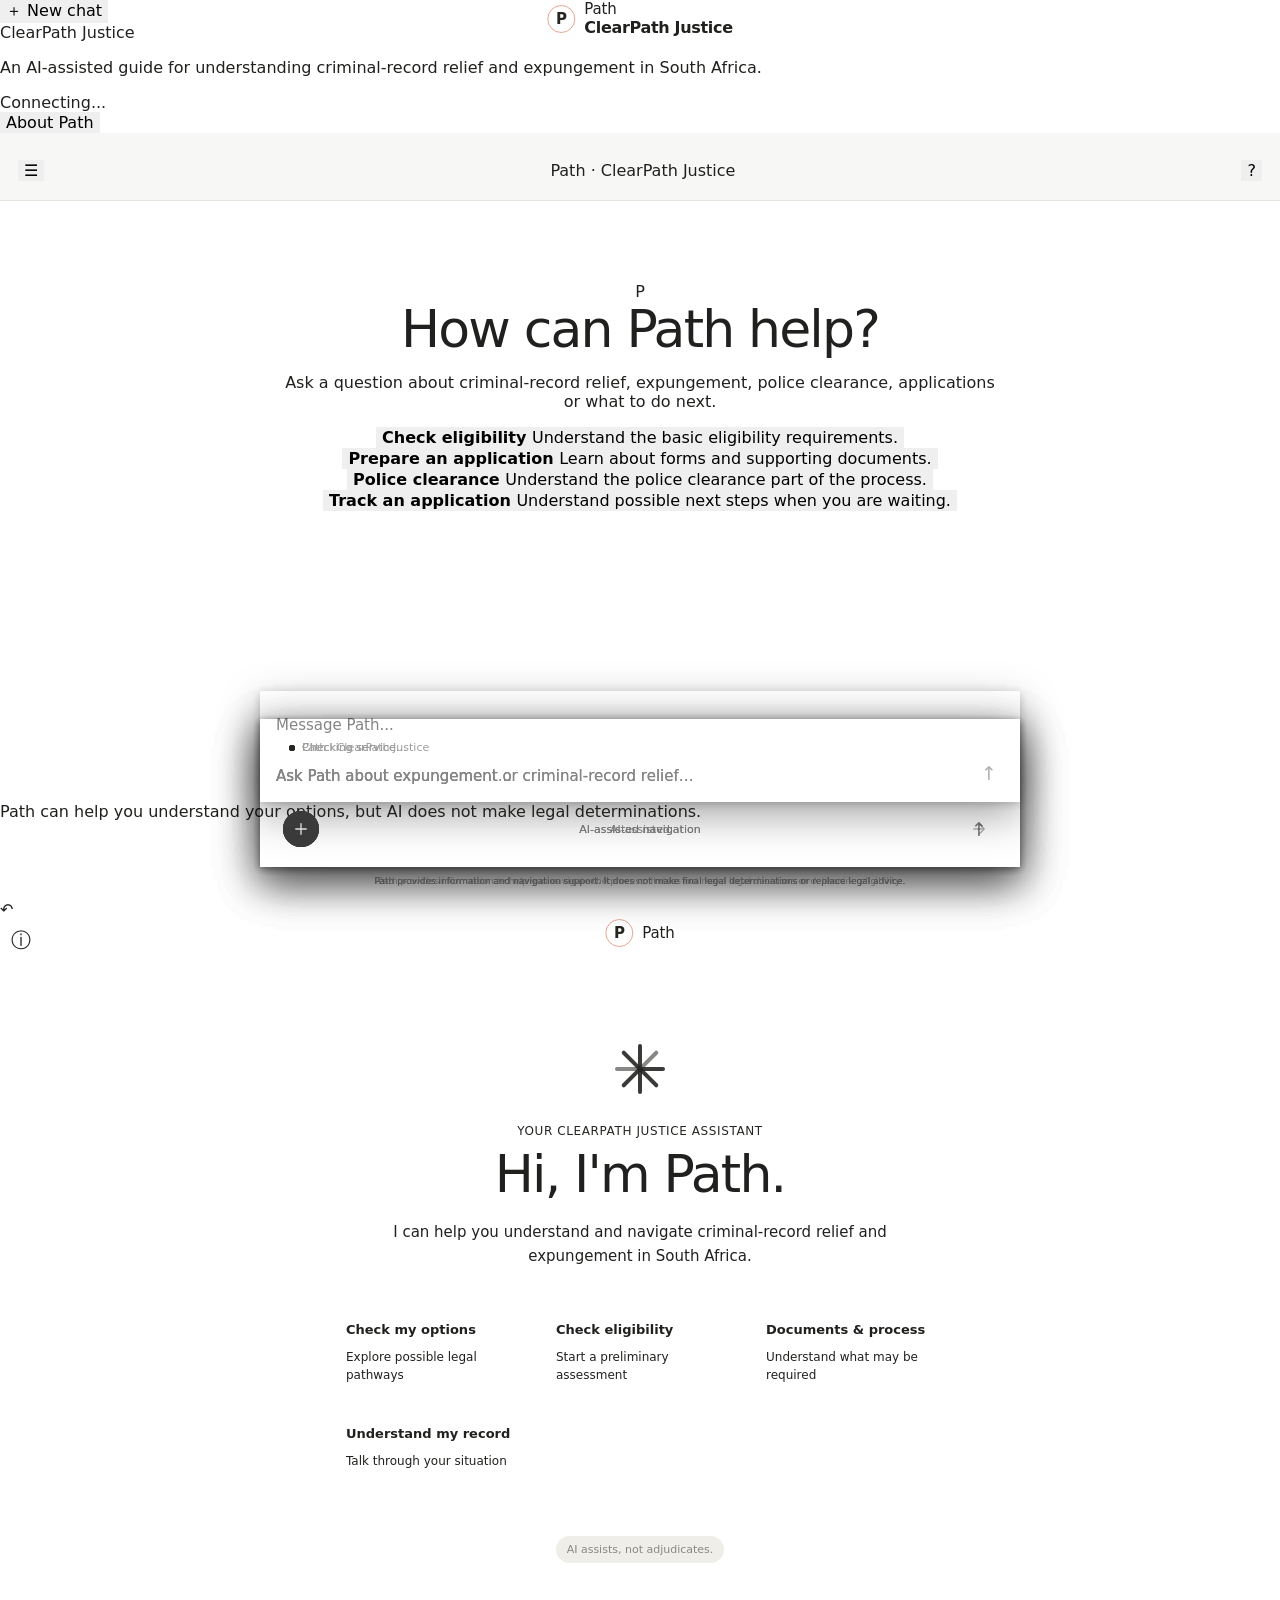
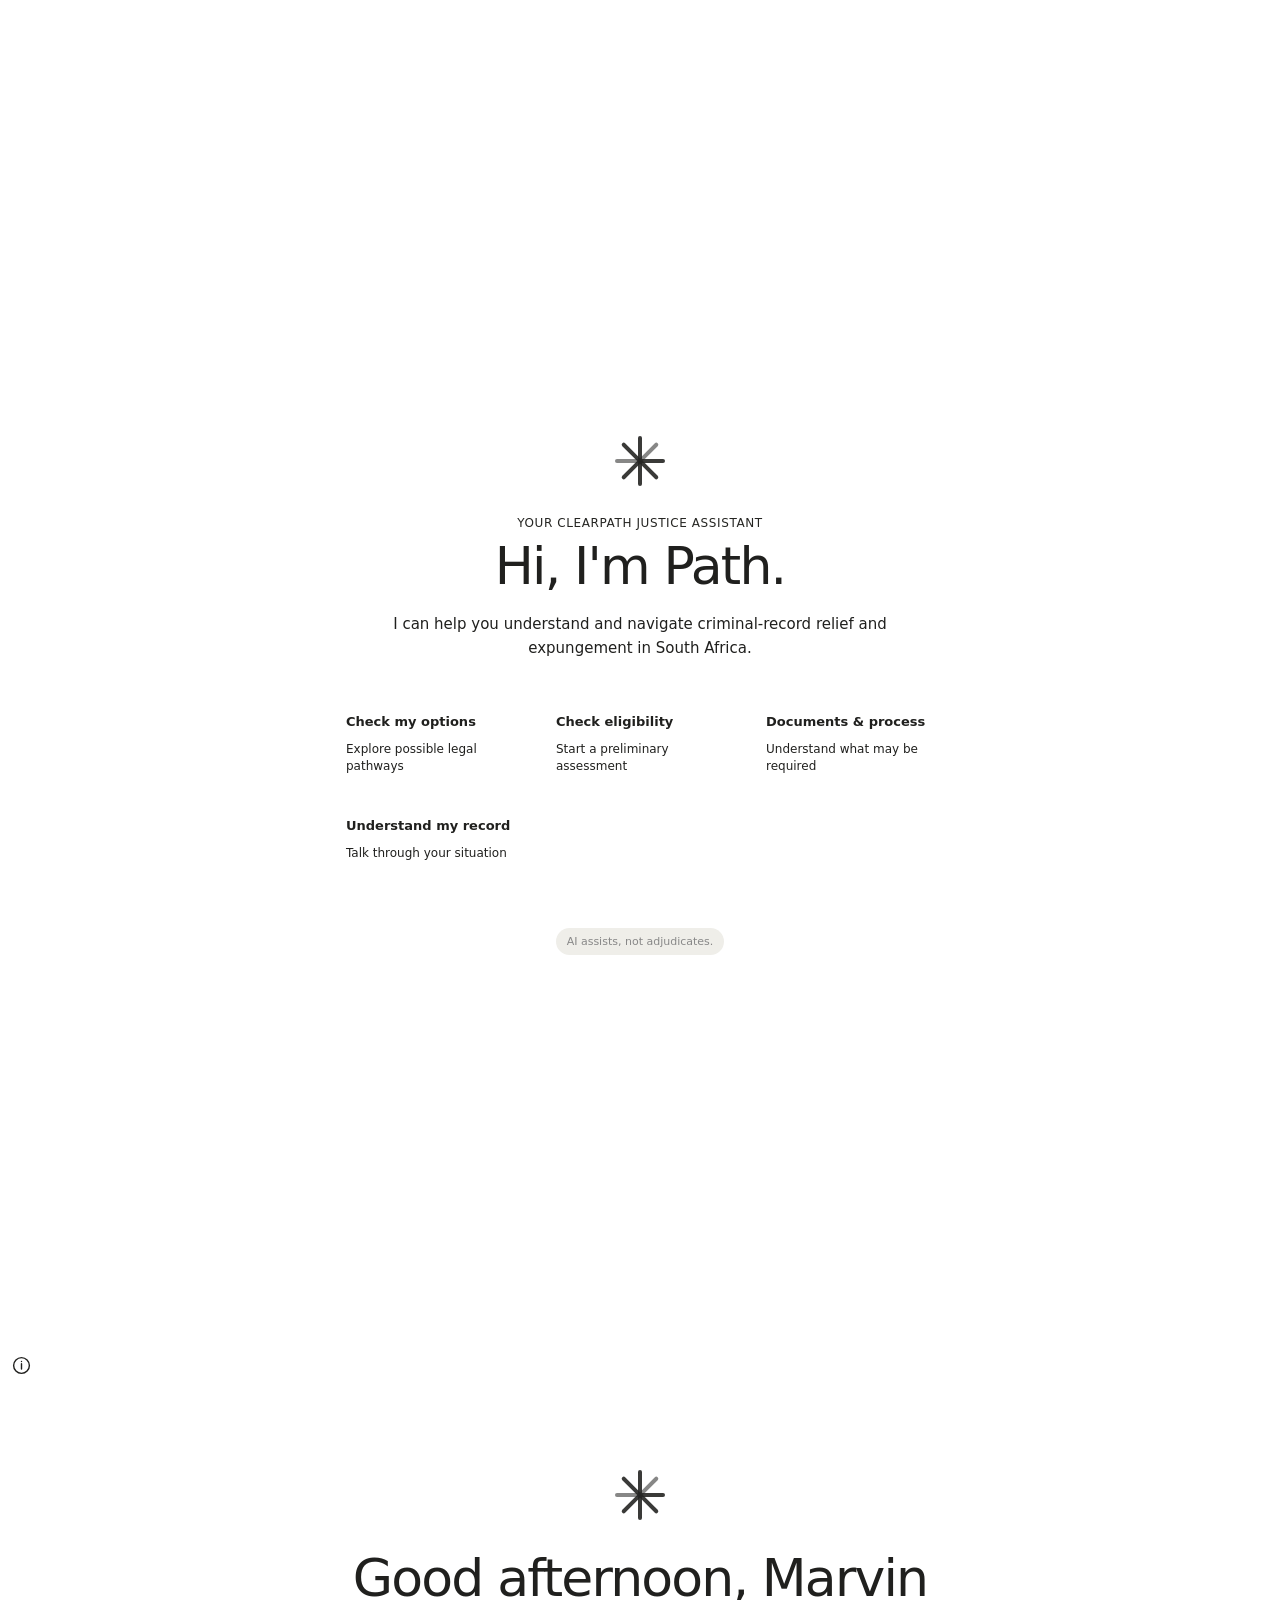
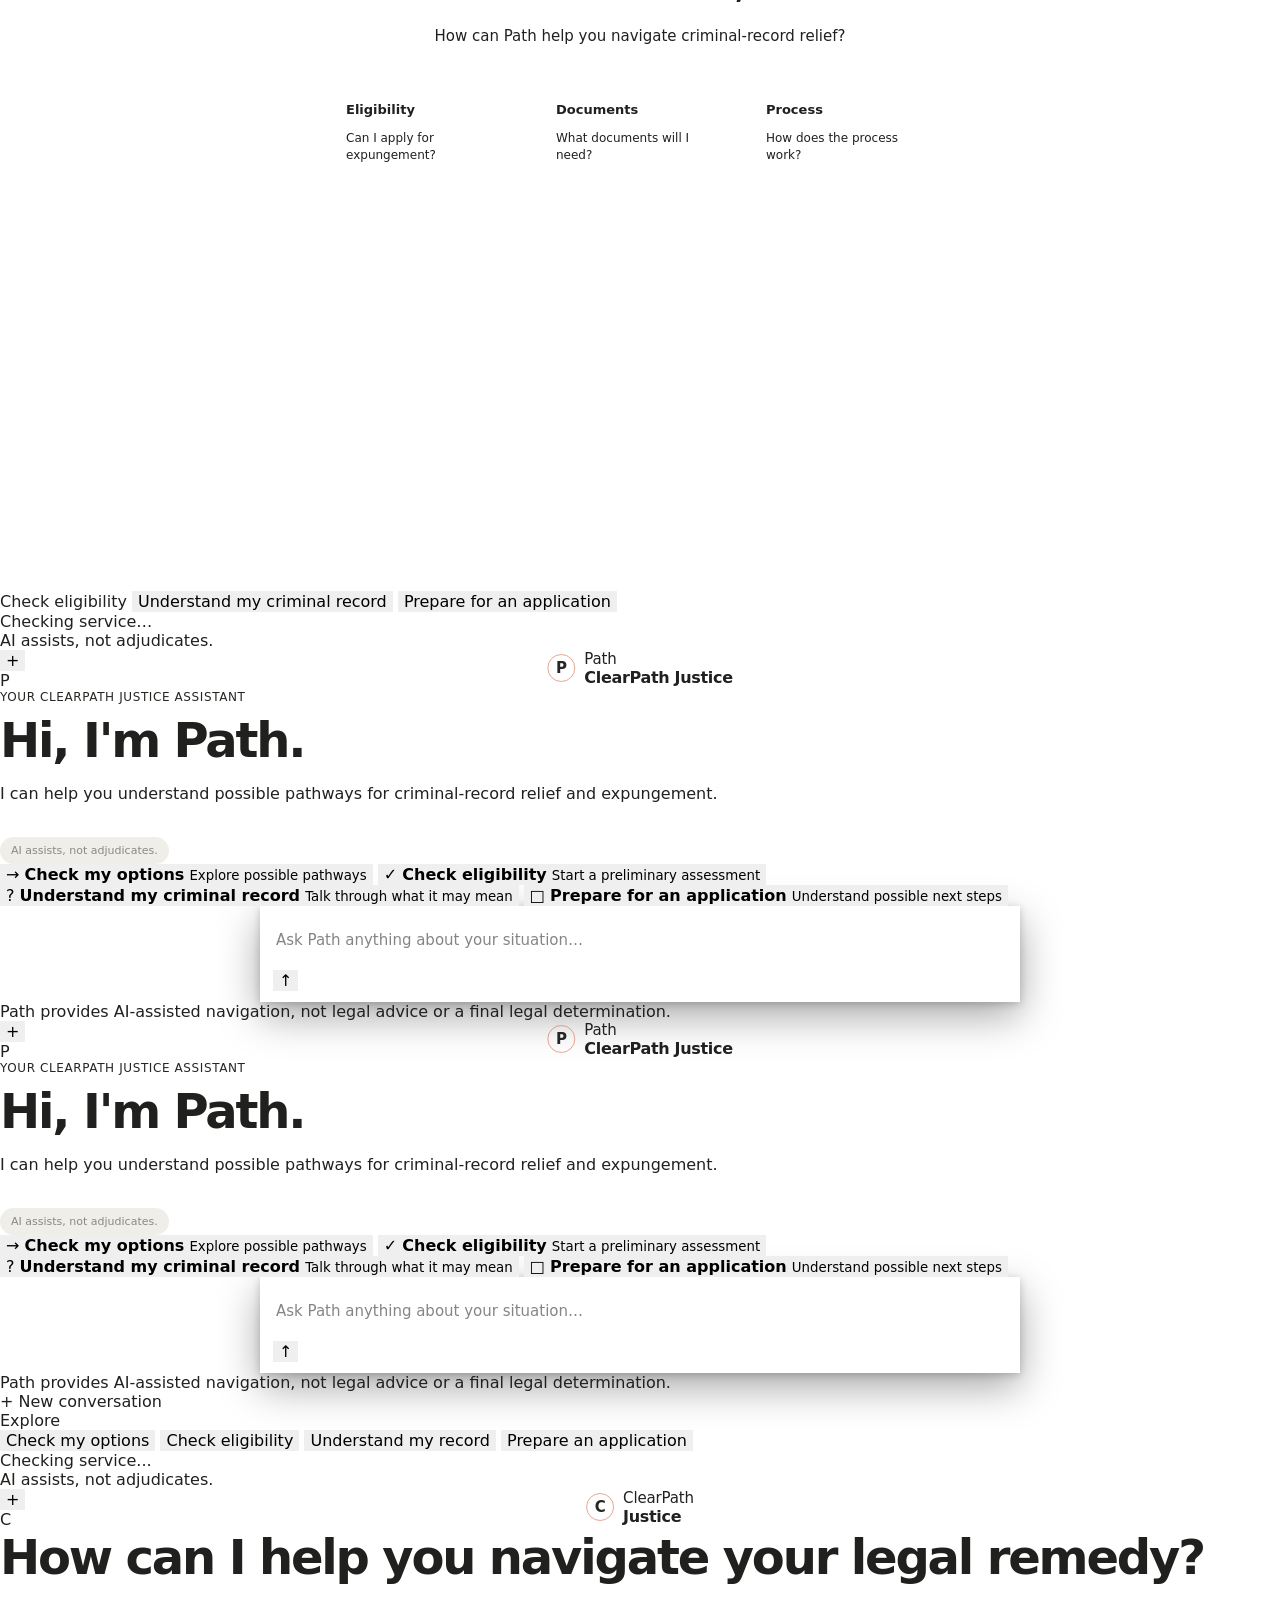
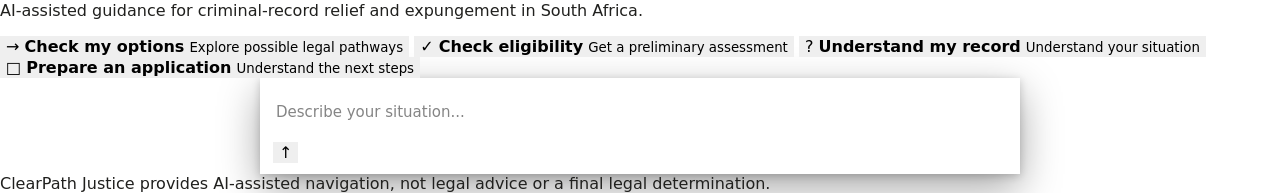
==== commit 4e911e73: "Update index.html" ====
--- a/frontend/index.html
+++ b/frontend/index.html
@@ -1,40 +1,335 @@
-<!doctype html>
+<!DOCTYPE html>
 <html lang="en">
 <head>
-  <meta charset="utf-8">
-
+  <meta charset="UTF-8">
   <meta
     name="viewport"
-    content="width=device-width, initial-scale=1, viewport-fit=cover"
+    content="width=device-width, initial-scale=1.0"
   >
 
   <meta
     name="description"
-    content="Path — ClearPath Justice's AI-assisted digital justice assistant."
+    content="Path is the ClearPath Justice AI assistant for navigating criminal-record relief and expungement in South Africa."
   >
 
   <title>Path — ClearPath Justice</title>
 
-  <link
-    rel="stylesheet"
-    href="/frontend/styles.css"
+  <link rel="stylesheet" href="/frontend/styles.css">
+</head>
+
+<body>
+
+  <div class="app-shell">
+
+    <!-- SIDEBAR -->
+    <aside class="sidebar" id="sidebar">
+
+      <div class="sidebar-top">
+
+        <div class="brand">
+          <div class="brand-mark">P</div>
+
+          <div>
+            <div class="brand-name">Path</div>
+            <div class="brand-subtitle">ClearPath Justice</div>
+          </div>
+        </div>
+
+        <button
+          class="new-chat-button"
+          id="newChatButton"
+          type="button"
+        >
+          <span>＋</span>
+          <span>New chat</span>
+        </button>
+
+      </div>
+
+      <div class="sidebar-section">
+
+        <div class="sidebar-label">
+          ClearPath Justice
+        </div>
+
+        <p class="sidebar-description">
+          An AI-assisted guide for understanding
+          criminal-record relief and expungement
+          in South Africa.
+        </p>
+
+      </div>
+
+      <div class="sidebar-spacer"></div>
+
+      <div class="sidebar-bottom">
+
+        <div class="service-status">
+          <span
+            class="status-dot"
+            id="statusDot"
+          ></span>
+
+          <span id="statusText">
+            Connecting...
+          </span>
+        </div>
+
+        <button
+          class="sidebar-link"
+          id="aboutButton"
+          type="button"
+        >
+          About Path
+        </button>
+
+      </div>
+
+    </aside>
+
+
+    <!-- MAIN -->
+    <main class="main">
+
+      <!-- HEADER -->
+      <header class="topbar">
+
+        <button
+          class="mobile-menu-button"
+          id="mobileMenuButton"
+          type="button"
+          aria-label="Open menu"
+        >
+          ☰
+        </button>
+
+        <div class="topbar-title">
+          <span class="topbar-path">Path</span>
+          <span class="topbar-divider">·</span>
+          <span class="topbar-context">
+            ClearPath Justice
+          </span>
+        </div>
+
+        <button
+          class="info-button"
+          id="infoButton"
+          type="button"
+          aria-label="About Path"
+        >
+          ?
+        </button>
+
+      </header>
+
+
+      <!-- CHAT -->
+      <section
+        class="chat-container"
+        id="chatContainer"
+      >
+
+        <!-- WELCOME -->
+        <div
+          class="welcome"
+          id="welcome"
+        >
+
+          <div class="welcome-mark">
+            P
+          </div>
+
+          <h1>
+            How can Path help?
+          </h1>
+
+          <p>
+            Ask a question about criminal-record
+            relief, expungement, police clearance,
+            applications or what to do next.
+          </p>
+
+          <div class="starter-grid">
+
+            <button
+              class="starter-card"
+              data-prompt="I want to understand whether I may be eligible for expungement."
+              type="button"
+            >
+              <strong>
+                Check eligibility
+              </strong>
+
+              <span>
+                Understand the basic eligibility
+                requirements.
+              </span>
+            </button>
+
+
+            <button
+              class="starter-card"
+              data-prompt="What documents do I need to apply for expungement in South Africa?"
+              type="button"
+            >
+              <strong>
+                Prepare an application
+              </strong>
+
+              <span>
+                Learn about forms and supporting
+                documents.
+              </span>
+            </button>
+
+
+            <button
+              class="starter-card"
+              data-prompt="How do I get a police clearance certificate for an expungement application?"
+              type="button"
+            >
+              <strong>
+                Police clearance
+              </strong>
+
+              <span>
+                Understand the police clearance
+                part of the process.
+              </span>
+            </button>
+
+
+            <button
+              class="starter-card"
+              data-prompt="I submitted an expungement application and I am still waiting. What can I do?"
+              type="button"
+            >
+              <strong>
+                Track an application
+              </strong>
+
+              <span>
+                Understand possible next steps
+                when you are waiting.
+              </span>
+            </button>
+
+          </div>
+
+        </div>
+
+
+        <!-- MESSAGES -->
+        <div
+          class="messages"
+          id="messages"
+          aria-live="polite"
+        ></div>
+
+      </section>
+
+
+      <!-- COMPOSER -->
+      <div class="composer-area">
+
+        <form
+          class="composer"
+          id="chatForm"
+        >
+
+          <textarea
+            id="messageInput"
+            name="message"
+            rows="1"
+            maxlength="10000"
+            autocomplete="off"
+            placeholder="Message Path..."
+            aria-label="Message Path"
+          ></textarea>
+
+          <button
+            class="send-button"
+            id="sendButton"
+            type="submit"
+            aria-label="Send message"
+            disabled
+          >
+            ↑
+          </button>
+
+        </form>
+
+        <div class="composer-note">
+          Path can help you understand your options,
+          but AI does not make legal determinations.
+        </div>
+
+      </div>
+
+    </main>
+
+  </div>
+
+
+  <!-- ABOUT MODAL -->
+  <div
+    class="modal-backdrop"
+    id="aboutModal"
+    hidden
   >
-</head>
-
-<body>
-
-  <div class="app-shell">
-
-    <header class="topbar">
+
+    <div
+      class="modal"
+      role="dialog"
+      aria-modal="true"
+      aria-labelledby="aboutTitle"
+    >
 
       <button
-        class="icon-button"
-        id="newChatButton"
+        class="modal-close"
+        id="closeModal"
         type="button"
-        aria-label="New conversation"
-        title="New conversation"
+        aria-label="Close"
       >
-        ↶
+        ×
+      </button>
+
+      <div class="modal-mark">
+        P
+      </div>
+
+      <h2 id="aboutTitle">
+        Path
+      </h2>
+
+      <p>
+        Path is the ClearPath Justice AI-assisted
+        digital justice assistant.
+      </p>
+
+      <p>
+        It helps people navigate information about
+        criminal-record relief and expungement in
+        South Africa.
+      </p>
+
+      <div class="modal-principle">
+        <strong>AI assists, not adjudicates.</strong>
+        <span>
+          Path provides information and navigation.
+          It does not make final legal determinations.
+        </span>
+      </div>
+
+    </div>
+
+  </div>
+
+
+  <script src="/frontend/app.js"></script>
+
+</body>
+</html>        ↶
       </button>
 
       <div
--- a/frontend/styles.css
+++ b/frontend/styles.css
@@ -1,40 +1,603 @@
 :root {
---background: #121212;
---surface: #1b1b1b;
---composer: #292929;
-
---text: #f5f5f5;
---text-soft: #d0d0d0;
---text-muted: #949494;
-
---accent: #d97757;
-
---border: rgba(255, 255, 255, 0.09);
---border-strong: rgba(255, 255, 255, 0.16);
-
---font-sans:
-Inter,
--apple-system,
-BlinkMacSystemFont,
-"Segoe UI",
-Roboto,
-Arial,
-sans-serif;
-
---font-serif:
-Georgia,
-"Times New Roman",
-serif;
-}
-
-/* --------------------------------
-Base
--------------------------------- */
+  --bg: #f7f7f5;
+  --panel: rgba(255,255,255,.94);
+  --text: #20201e;
+  --muted: #77756f;
+  --line: #e6e4df;
+  --accent: #252522;
+  --soft: #efeee9;
+  --user: #e9e7e1;
+  --danger: #8b3d35;
+}
+
 
 * {
   box-sizing: border-box;
+}
+
+
+html,
+body {
+  margin: 0;
+  min-height: 100%;
+  background: var(--bg);
+  color: var(--text);
+  font-family:
+    Inter,
+    ui-sans-serif,
+    system-ui,
+    -apple-system,
+    BlinkMacSystemFont,
+    "Segoe UI",
+    sans-serif;
+}
+
+
+body {
+  min-height: 100vh;
+}
+
+
+button,
+textarea {
+  font: inherit;
+}
+
+
+button {
+  cursor: pointer;
+}
+
+
+.app-shell {
+  min-height: 100vh;
+  display: flex;
+  flex-direction: column;
+}
+
+
+.topbar {
+  height: 68px;
+  display: grid;
+  grid-template-columns: 48px 1fr 48px;
+  align-items: center;
+  padding: 0 16px;
+  border-bottom: 1px solid var(--line);
+  background: rgba(247,247,245,.92);
+  backdrop-filter: blur(14px);
+  position: sticky;
+  top: 0;
+  z-index: 10;
+}
+
+
+.brand {
+  display: flex;
+  align-items: center;
+  justify-content: center;
+  gap: 9px;
+  font-weight: 650;
+  letter-spacing: -.02em;
+}
+
+
+.brand-mark,
+.modal-symbol {
+  width: 30px;
+  height: 30px;
+  border: 1px solid #d7d5cf;
+  border-radius: 10px;
+  display: grid;
+  place-items: center;
+  font-weight: 700;
+}
+
+
+.brand-name {
+  font-size: 17px;
+}
+
+
+.icon-button {
+  width: 38px;
+  height: 38px;
+  border: 0;
+  background: transparent;
+  border-radius: 10px;
+  color: #6e6c66;
+  font-size: 20px;
+}
+
+
+.icon-button:hover {
+  background: var(--soft);
+  color: var(--text);
+}
+
+
+.conversation {
+  flex: 1;
+  overflow-y: auto;
+  padding-bottom: 210px;
+}
+
+
+.welcome {
+  max-width: 760px;
+  margin: 0 auto;
+  padding: 9vh 22px 40px;
+  text-align: center;
+}
+
+
+.path-symbol {
+  width: 64px;
+  height: 64px;
+  margin: 0 auto 26px;
+  display: grid;
+  grid-template-columns: repeat(4, 8px);
+  grid-auto-rows: 8px;
+  gap: 8px;
+  place-content: center;
+}
+
+
+.path-symbol span {
+  width: 8px;
+  height: 8px;
+  border-radius: 50%;
+  background: #343430;
+  opacity: .9;
+}
+
+
+.path-symbol span:nth-child(2),
+.path-symbol span:nth-child(7) {
+  opacity: .55;
+}
+
+
+.eyebrow {
+  color: var(--muted);
+  font-size: 13px;
+  margin: 0 0 12px;
+}
+
+
+h1 {
+  font-size: clamp(32px, 5vw, 48px);
+  letter-spacing: -.045em;
+  margin: 0;
+  font-weight: 600;
+}
+
+
+.welcome-subtitle {
+  max-width: 590px;
+  margin: 18px auto 0;
+  color: var(--muted);
+  font-size: 16px;
+  line-height: 1.6;
+}
+
+
+.suggestions {
+  display: grid;
+  grid-template-columns: 1fr 1fr;
+  gap: 10px;
+  max-width: 650px;
+  margin: 34px auto 20px;
+  text-align: left;
+}
+
+
+.suggestion {
+  min-height: 74px;
+  border: 1px solid var(--line);
+  background: var(--panel);
+  border-radius: 14px;
+  padding: 15px 17px;
+  display: flex;
+  flex-direction: column;
+  gap: 5px;
+  color: var(--text);
+  transition: .15s ease;
+}
+
+
+.suggestion:hover {
+  transform: translateY(-1px);
+  border-color: #d0cec7;
+  box-shadow: 0 6px 18px rgba(0,0,0,.05);
+}
+
+
+.suggestion strong {
+  font-size: 14px;
+  font-weight: 600;
+}
+
+
+.suggestion small {
+  color: var(--muted);
+  font-size: 12px;
+  line-height: 1.4;
+}
+
+
+.safeguard-pill {
+  display: inline-flex;
+  padding: 7px 11px;
+  border-radius: 999px;
+  background: var(--soft);
+  color: #68665f;
+  font-size: 11px;
+}
+
+
+.messages {
+  display: none;
+  max-width: 800px;
+  margin: 0 auto;
+  padding: 30px 20px 60px;
+}
+
+
+.messages.active {
+  display: block;
+}
+
+
+.message {
+  display: flex;
+  flex-direction: column;
+  margin: 0 0 24px;
+}
+
+
+.message.user {
+  align-items: flex-end;
+}
+
+
+.message.assistant {
+  align-items: flex-start;
+}
+
+
+.message-label {
+  font-size: 11px;
+  color: var(--muted);
+  margin: 0 8px 6px;
+}
+
+
+.message-bubble {
+  max-width: 88%;
+  padding: 13px 16px;
+  border-radius: 16px;
+  line-height: 1.65;
+  font-size: 15px;
+}
+
+
+.message.user .message-bubble {
+  background: var(--user);
+  border-bottom-right-radius: 5px;
+}
+
+
+.message.assistant .message-bubble {
+  background: transparent;
+  padding-left: 8px;
+}
+
+
+.response-meta,
+.source-card {
+  max-width: 88%;
+  margin: 8px 8px 0;
+  color: var(--muted);
+  font-size: 11px;
+  line-height: 1.55;
+}
+
+
+.source-card {
+  border: 1px solid var(--line);
+  border-radius: 12px;
+  padding: 11px 13px;
+  background: rgba(255,255,255,.65);
+}
+
+
+.source-title {
+  font-weight: 650;
+  color: #55534e;
+  margin-bottom: 5px;
+}
+
+
+.source-card ul {
+  margin: 0;
+  padding-left: 17px;
+}
+
+
+.error-message {
+  color: var(--danger);
+}
+
+
+.typing {
+  display: flex;
+  gap: 5px;
+  padding: 5px 0;
+}
+
+
+.typing span {
+  width: 6px;
+  height: 6px;
+  border-radius: 50%;
+  background: #8c8981;
+  animation: pulse 1.2s infinite ease-in-out;
+}
+
+
+.typing span:nth-child(2) {
+  animation-delay: .15s;
+}
+
+
+.typing span:nth-child(3) {
+  animation-delay: .3s;
+}
+
+
+@keyframes pulse {
+  0%,
+  80%,
+  100% {
+    opacity: .25;
+    transform: translateY(0);
   }
 
+  40% {
+    opacity: 1;
+    transform: translateY(-3px);
+  }
+}
+
+
+.composer-wrap {
+  position: fixed;
+  left: 0;
+  right: 0;
+  bottom: 0;
+  padding: 12px 16px 18px;
+  background:
+    linear-gradient(
+      transparent,
+      var(--bg) 22%
+    );
+  z-index: 8;
+}
+
+
+.composer {
+  max-width: 800px;
+  margin: 0 auto;
+  background: var(--panel);
+  border: 1px solid #dcdad4;
+  border-radius: 22px;
+  box-shadow: 0 10px 35px rgba(0,0,0,.07);
+  overflow: hidden;
+}
+
+
+.composer-top {
+  padding: 10px 16px 0;
+}
+
+
+.composer-context {
+  display: flex;
+  align-items: center;
+  gap: 7px;
+  color: var(--muted);
+  font-size: 11px;
+}
+
+
+.context-dot {
+  width: 7px;
+  height: 7px;
+  border-radius: 50%;
+  background: #b2afa8;
+}
+
+
+.composer-context.online .context-dot {
+  background: #5c8064;
+}
+
+
+textarea {
+  display: block;
+  width: 100%;
+  min-height: 48px;
+  max-height: 180px;
+  resize: none;
+  border: 0;
+  outline: 0;
+  background: transparent;
+  color: var(--text);
+  padding: 12px 16px 6px;
+  line-height: 1.5;
+}
+
+
+textarea::placeholder {
+  color: #9a9891;
+}
+
+
+.composer-bottom {
+  min-height: 46px;
+  display: flex;
+  align-items: center;
+  gap: 10px;
+  padding: 5px 10px 9px;
+}
+
+
+.circle-button,
+.send-button {
+  width: 34px;
+  height: 34px;
+  border-radius: 50%;
+  border: 0;
+  display: grid;
+  place-items: center;
+}
+
+
+.add-button {
+  background: var(--soft);
+  color: #696760;
+  font-size: 21px;
+}
+
+
+.send-button {
+  margin-left: auto;
+  background: var(--accent);
+  color: white;
+  font-size: 19px;
+}
+
+
+.send-button:disabled {
+  opacity: .25;
+  cursor: default;
+}
+
+
+.composer-hint {
+  color: #aaa79f;
+  font-size: 11px;
+}
+
+
+.disclaimer {
+  max-width: 800px;
+  margin: 8px auto 0;
+  padding: 0 12px;
+  text-align: center;
+  color: #9a9891;
+  font-size: 10px;
+  line-height: 1.4;
+}
+
+
+.modal-backdrop {
+  position: fixed;
+  inset: 0;
+  background: rgba(0,0,0,.22);
+  display: grid;
+  place-items: center;
+  padding: 20px;
+  z-index: 30;
+}
+
+
+.modal {
+  position: relative;
+  max-width: 430px;
+  background: #fff;
+  border: 1px solid var(--line);
+  border-radius: 18px;
+  padding: 28px;
+  box-shadow: 0 20px 60px rgba(0,0,0,.16);
+}
+
+
+.modal-close {
+  position: absolute;
+  right: 12px;
+  top: 10px;
+  border: 0;
+  background: transparent;
+  font-size: 25px;
+  color: var(--muted);
+}
+
+
+.modal-symbol {
+  margin-bottom: 18px;
+}
+
+
+.modal h2 {
+  margin: 0 0 12px;
+  letter-spacing: -.02em;
+}
+
+
+.modal p {
+  color: var(--muted);
+  line-height: 1.6;
+  font-size: 14px;
+}
+
+
+@media (max-width: 640px) {
+
+  .topbar {
+    height: 60px;
+  }
+
+  .welcome {
+    padding-top: 7vh;
+  }
+
+  .suggestions {
+    grid-template-columns: 1fr;
+    max-width: 420px;
+  }
+
+  .messages {
+    padding-left: 14px;
+    padding-right: 14px;
+  }
+
+  .message-bubble,
+  .response-meta,
+  .source-card {
+    max-width: 94%;
+  }
+
+  .composer-wrap {
+    padding-left: 10px;
+    padding-right: 10px;
+  }
+
+}
+
+
+@media (prefers-reduced-motion: reduce) {
+
+  *,
+  *::before,
+  *::after {
+    scroll-behavior: auto !important;
+    animation-duration: .01ms !important;
+    animation-iteration-count: 1 !important;
+    transition-duration: .01ms !important;
+  }
+
+}
 html,
 body {
 margin: 0;
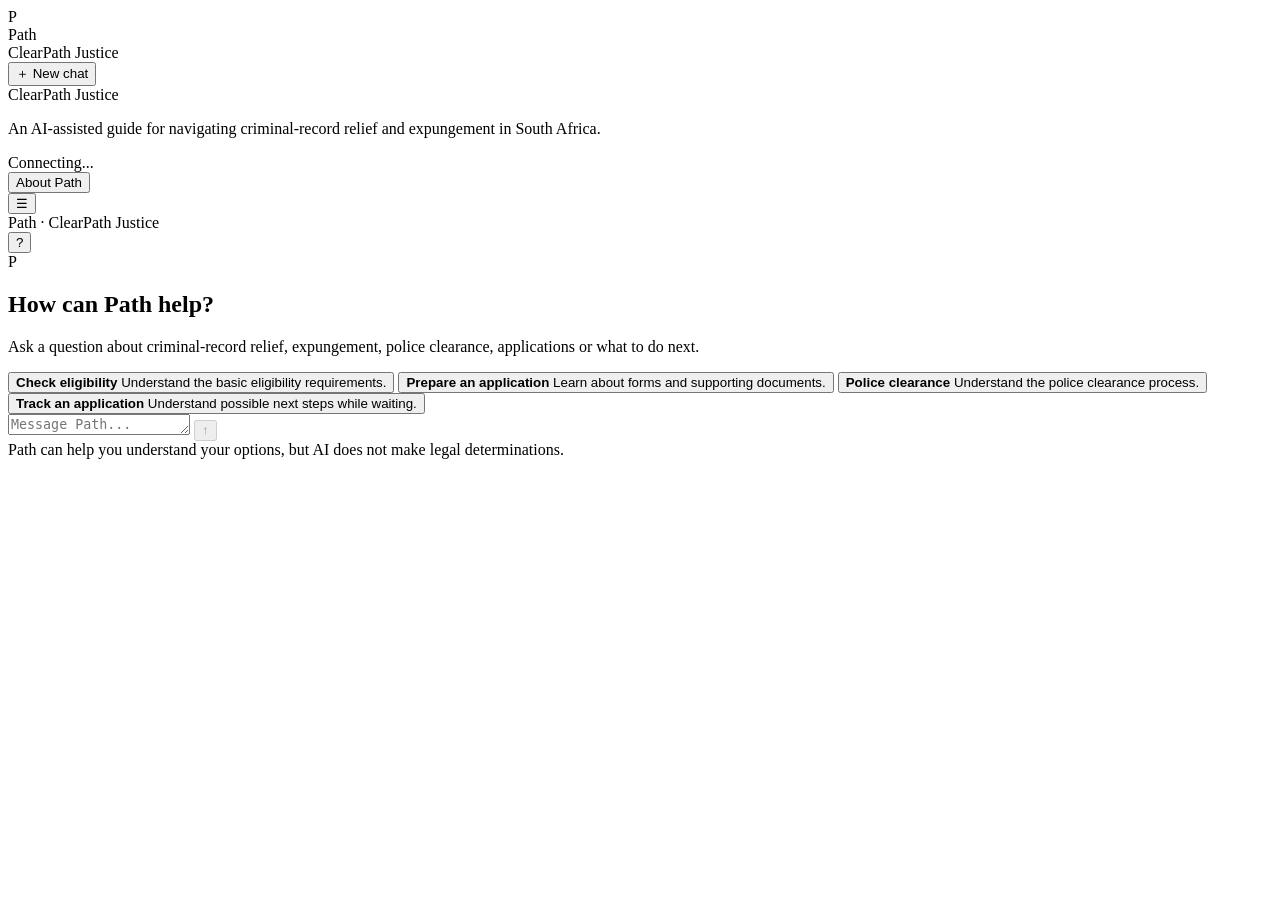
==== commit fa7d429f: "Create index.html Create clean frontend index" ====
--- a/frontend/index.html
+++ b/frontend/index.html
@@ -2,18 +2,9 @@
 <html lang="en">
 <head>
   <meta charset="UTF-8">
-  <meta
-    name="viewport"
-    content="width=device-width, initial-scale=1.0"
-  >
-
-  <meta
-    name="description"
-    content="Path is the ClearPath Justice AI assistant for navigating criminal-record relief and expungement in South Africa."
-  >
-
+  <meta name="viewport" content="width=device-width, initial-scale=1.0">
+  <meta name="description" content="Path — ClearPath Justice AI assistant">
   <title>Path — ClearPath Justice</title>
-
   <link rel="stylesheet" href="/frontend/styles.css">
 </head>
 
@@ -21,25 +12,18 @@
 
   <div class="app-shell">
 
-    <!-- SIDEBAR -->
     <aside class="sidebar" id="sidebar">
-
       <div class="sidebar-top">
 
         <div class="brand">
           <div class="brand-mark">P</div>
-
           <div>
             <div class="brand-name">Path</div>
             <div class="brand-subtitle">ClearPath Justice</div>
           </div>
         </div>
 
-        <button
-          class="new-chat-button"
-          id="newChatButton"
-          type="button"
-        >
+        <button class="new-chat-button" id="newChatButton" type="button">
           <span>＋</span>
           <span>New chat</span>
         </button>
@@ -47,17 +31,13 @@
       </div>
 
       <div class="sidebar-section">
-
-        <div class="sidebar-label">
-          ClearPath Justice
-        </div>
+        <div class="sidebar-label">ClearPath Justice</div>
 
         <p class="sidebar-description">
-          An AI-assisted guide for understanding
+          An AI-assisted guide for navigating
           criminal-record relief and expungement
           in South Africa.
         </p>
-
       </div>
 
       <div class="sidebar-spacer"></div>
@@ -65,33 +45,20 @@
       <div class="sidebar-bottom">
 
         <div class="service-status">
-          <span
-            class="status-dot"
-            id="statusDot"
-          ></span>
-
-          <span id="statusText">
-            Connecting...
-          </span>
-        </div>
-
-        <button
-          class="sidebar-link"
-          id="aboutButton"
-          type="button"
-        >
+          <span class="status-dot" id="statusDot"></span>
+          <span id="statusText">Connecting...</span>
+        </div>
+
+        <button class="sidebar-link" id="aboutButton" type="button">
           About Path
         </button>
 
       </div>
-
     </aside>
 
 
-    <!-- MAIN -->
     <main class="main">
 
-      <!-- HEADER -->
       <header class="topbar">
 
         <button
@@ -106,9 +73,7 @@
         <div class="topbar-title">
           <span class="topbar-path">Path</span>
           <span class="topbar-divider">·</span>
-          <span class="topbar-context">
-            ClearPath Justice
-          </span>
+          <span class="topbar-context">ClearPath Justice</span>
         </div>
 
         <button
@@ -123,103 +88,75 @@
       </header>
 
 
-      <!-- CHAT -->
-      <section
-        class="chat-container"
-        id="chatContainer"
-      >
-
-        <!-- WELCOME -->
-        <div
-          class="welcome"
-          id="welcome"
-        >
-
-          <div class="welcome-mark">
-            P
+      <section class="chat-container" id="chatContainer">
+
+        <div class="welcome" id="welcome">
+
+          <div class="welcome-mark">P</div>
+
+          <h1>How can Path help?</h1>
+
+          <p>
+            Ask a question about criminal-record relief,
+            expungement, police clearance, applications
+            or what to do next.
+          </p>
+
+
+          <div class="starter-grid">
+
+            <button
+              class="starter-card"
+              data-prompt="I want to understand whether I may be eligible for expungement."
+              type="button"
+            >
+              <strong>Check eligibility</strong>
+              <span>
+                Understand the basic eligibility requirements.
+              </span>
+            </button>
+
+
+            <button
+              class="starter-card"
+              data-prompt="What documents do I need to apply for expungement in South Africa?"
+              type="button"
+            >
+              <strong>Prepare an application</strong>
+              <span>
+                Learn about forms and supporting documents.
+              </span>
+            </button>
+
+
+            <button
+              class="starter-card"
+              data-prompt="How do I get a police clearance certificate for an expungement application?"
+              type="button"
+            >
+              <strong>Police clearance</strong>
+              <span>
+                Understand the police clearance process.
+              </span>
+            </button>
+
+
+            <button
+              class="starter-card"
+              data-prompt="I submitted an expungement application and I am still waiting. What can I do?"
+              type="button"
+            >
+              <strong>Track an application</strong>
+              <span>
+                Understand possible next steps while waiting.
+              </span>
+            </button>
+
           </div>
 
-          <h1>
-            How can Path help?
-          </h1>
-
-          <p>
-            Ask a question about criminal-record
-            relief, expungement, police clearance,
-            applications or what to do next.
-          </p>
-
-          <div class="starter-grid">
-
-            <button
-              class="starter-card"
-              data-prompt="I want to understand whether I may be eligible for expungement."
-              type="button"
-            >
-              <strong>
-                Check eligibility
-              </strong>
-
-              <span>
-                Understand the basic eligibility
-                requirements.
-              </span>
-            </button>
-
-
-            <button
-              class="starter-card"
-              data-prompt="What documents do I need to apply for expungement in South Africa?"
-              type="button"
-            >
-              <strong>
-                Prepare an application
-              </strong>
-
-              <span>
-                Learn about forms and supporting
-                documents.
-              </span>
-            </button>
-
-
-            <button
-              class="starter-card"
-              data-prompt="How do I get a police clearance certificate for an expungement application?"
-              type="button"
-            >
-              <strong>
-                Police clearance
-              </strong>
-
-              <span>
-                Understand the police clearance
-                part of the process.
-              </span>
-            </button>
-
-
-            <button
-              class="starter-card"
-              data-prompt="I submitted an expungement application and I am still waiting. What can I do?"
-              type="button"
-            >
-              <strong>
-                Track an application
-              </strong>
-
-              <span>
-                Understand possible next steps
-                when you are waiting.
-              </span>
-            </button>
-
-          </div>
-
-        </div>
-
-
-        <!-- MESSAGES -->
+        </div>
+
+
         <div
           class="messages"
           id="messages"
@@ -229,13 +166,9 @@
       </section>
 
 
-      <!-- COMPOSER -->
       <div class="composer-area">
 
-        <form
-          class="composer"
-          id="chatForm"
-        >
+        <form class="composer" id="chatForm">
 
           <textarea
             id="messageInput"
@@ -271,12 +204,7 @@
   </div>
 
 
-  <!-- ABOUT MODAL -->
-  <div
-    class="modal-backdrop"
-    id="aboutModal"
-    hidden
-  >
+  <div class="modal-backdrop" id="aboutModal" hidden>
 
     <div
       class="modal"
@@ -294,13 +222,9 @@
         ×
       </button>
 
-      <div class="modal-mark">
-        P
-      </div>
-
-      <h2 id="aboutTitle">
-        Path
-      </h2>
+      <div class="modal-mark">P</div>
+
+      <h2 id="aboutTitle">Path</h2>
 
       <p>
         Path is the ClearPath Justice AI-assisted
@@ -315,6 +239,7 @@
 
       <div class="modal-principle">
         <strong>AI assists, not adjudicates.</strong>
+
         <span>
           Path provides information and navigation.
           It does not make final legal determinations.
@@ -329,1104 +254,4 @@
   <script src="/frontend/app.js"></script>
 
 </body>
-</html>        ↶
-      </button>
-
-      <div
-        class="brand"
-        aria-label="Path — ClearPath Justice"
-      >
-        <span class="brand-mark">P</span>
-        <span class="brand-name">Path</span>
-      </div>
-
-      <button
-        class="icon-button"
-        id="infoButton"
-        type="button"
-        aria-label="About Path"
-        title="About Path"
-      >
-        ⓘ
-      </button>
-
-    </header>
-
-
-    <main
-      class="conversation"
-      id="conversation"
-    >
-
-      <section
-        class="welcome"
-        id="welcome"
-      >
-
-        <div
-          class="path-symbol"
-          aria-hidden="true"
-        >
-          <span></span>
-          <span></span>
-          <span></span>
-          <span></span>
-          <span></span>
-          <span></span>
-          <span></span>
-          <span></span>
-        </div>
-
-
-        <p class="eyebrow">
-          Your ClearPath Justice assistant
-        </p>
-
-
-        <h1>
-          Hi, I'm Path.
-        </h1>
-
-
-        <p class="welcome-subtitle">
-          I can help you understand and navigate
-          criminal-record relief and expungement
-          in South Africa.
-        </p>
-
-
-        <div class="suggestions">
-
-          <button
-            class="suggestion"
-            type="button"
-            data-action="options"
-          >
-            <strong>Check my options</strong>
-            <small>
-              Explore possible legal pathways
-            </small>
-          </button>
-
-
-          <button
-            class="suggestion"
-            type="button"
-            data-action="eligibility"
-          >
-            <strong>Check eligibility</strong>
-            <small>
-              Start a preliminary assessment
-            </small>
-          </button>
-
-
-          <button
-            class="suggestion"
-            type="button"
-            data-action="documents"
-          >
-            <strong>Documents &amp; process</strong>
-            <small>
-              Understand what may be required
-            </small>
-          </button>
-
-
-          <button
-            class="suggestion"
-            type="button"
-            data-action="record"
-          >
-            <strong>Understand my record</strong>
-            <small>
-              Talk through your situation
-            </small>
-          </button>
-
-        </div>
-
-
-        <div class="safeguard-pill">
-          AI assists, not adjudicates.
-        </div>
-
-      </section>
-
-
-      <section
-        class="messages"
-        id="messages"
-        aria-live="polite"
-        aria-label="Conversation"
-      ></section>
-
-    </main>
-
-
-    <div class="composer-wrap">
-
-      <form
-        class="composer"
-        id="chatForm"
-      >
-
-        <div class="composer-top">
-
-          <div class="composer-context">
-
-            <span class="context-dot"></span>
-
-            <span id="statusText">
-              Checking service…
-            </span>
-
-          </div>
-
-        </div>
-
-
-        <textarea
-          id="messageInput"
-          rows="1"
-          maxlength="5000"
-          placeholder="Ask Path about expungement or criminal-record relief…"
-          autocomplete="off"
-          aria-label="Message Path"
-        ></textarea>
-
-
-        <div class="composer-bottom">
-
-          <button
-            class="circle-button add-button"
-            id="clearButton"
-            type="button"
-            aria-label="New conversation"
-            title="New conversation"
-          >
-            +
-          </button>
-
-
-          <div class="composer-hint">
-            AI-assisted navigation
-          </div>
-
-
-          <button
-            class="send-button"
-            id="sendButton"
-            type="submit"
-            aria-label="Send message"
-            disabled
-          >
-            ↑
-          </button>
-
-        </div>
-
-      </form>
-
-
-      <p class="disclaimer">
-        Path provides information and navigation support.
-        It does not make final legal determinations
-        or replace legal advice.
-      </p>
-
-    </div>
-
-  </div>
-
-
-  <div
-    class="modal-backdrop"
-    id="aboutModal"
-    hidden
-  >
-
-    <div
-      class="modal"
-      role="dialog"
-      aria-modal="true"
-      aria-labelledby="aboutTitle"
-    >
-
-      <button
-        class="modal-close"
-        id="closeModal"
-        type="button"
-        aria-label="Close"
-      >
-        ×
-      </button>
-
-
-      <div class="modal-symbol">
-        P
-      </div>
-
-
-      <h2 id="aboutTitle">
-        About Path
-      </h2>
-
-
-      <p>
-        Path is ClearPath Justice's AI-assisted
-        digital justice assistant for criminal-record
-        relief and expungement navigation in South Africa.
-      </p>
-
-
-      <p>
-        Path assists with information and navigation.
-        It does not adjudicate eligibility, make legal
-        decisions, or guarantee an outcome.
-      </p>
-
-    </div>
-
-  </div>
-
-
-  <script src="/frontend/app.js"></script>
-
-</body>
 </html>
-<main class="conversation" id="conversation">
-
-  <section class="welcome" id="welcome">
-    <div class="path-symbol" aria-hidden="true">
-      <span></span>
-      <span></span>
-      <span></span>
-      <span></span>
-      <span></span>
-      <span></span>
-      <span></span>
-      <span></span>
-    </div>
-
-    <p class="eyebrow">Your ClearPath Justice assistant</p>
-
-    <h1>Hi, I'm Path.</h1>
-
-    <p class="welcome-subtitle">
-      I can help you understand and navigate criminal-record relief
-      and expungement in South Africa.
-    </p>
-
-    <div class="suggestions">
-
-      <button
-        class="suggestion"
-        type="button"
-        data-action="options"
-      >
-        <strong>Check my options</strong>
-        <small>Explore possible legal pathways</small>
-      </button>
-
-      <button
-        class="suggestion"
-        type="button"
-        data-action="eligibility"
-      >
-        <strong>Check eligibility</strong>
-        <small>Start a preliminary assessment</small>
-      </button>
-
-      <button
-        class="suggestion"
-        type="button"
-        data-action="documents"
-      >
-        <strong>Documents &amp; process</strong>
-        <small>Understand what may be required</small>
-      </button>
-
-      <button
-        class="suggestion"
-        type="button"
-        data-action="record"
-      >
-        <strong>Understand my record</strong>
-        <small>Talk through your situation</small>
-      </button>
-
-    </div>
-
-    <div class="safeguard-pill">
-      AI assists, not adjudicates.
-    </div>
-  </section>
-
-  <section
-    class="messages"
-    id="messages"
-    aria-live="polite"
-    aria-label="Conversation"
-  ></section>
-
-</main>
-
-<div class="composer-wrap">
-
-  <form class="composer" id="chatForm">
-
-    <div class="composer-top">
-      <div class="composer-context">
-        <span class="context-dot"></span>
-        <span id="statusText">Checking service…</span>
-      </div>
-    </div>
-
-    <textarea
-      id="messageInput"
-      rows="1"
-      maxlength="5000"
-      placeholder="Ask Path about expungement or criminal-record relief…"
-      autocomplete="off"
-      aria-label="Message Path"
-    ></textarea>
-
-    <div class="composer-bottom">
-
-      <button
-        class="circle-button add-button"
-        id="newChatButton"
-        type="button"
-        aria-label="New conversation"
-        title="New conversation"
-      >
-        +
-      </button>
-
-      <div class="composer-hint">
-        AI-assisted navigation
-      </div>
-
-      <button
-        class="send-button"
-        id="sendButton"
-        type="submit"
-        aria-label="Send message"
-        disabled
-      >
-        ↑
-      </button>
-
-    </div>
-
-  </form>
-
-  <p class="disclaimer">
-    Path provides information and navigation support.
-    It does not make final legal determinations or replace legal advice.
-  </p>
-
-</div>
-
-  </div>  <div
-    class="modal-backdrop"
-    id="aboutModal"
-    hidden
-  >
-    <div
-      class="modal"
-      role="dialog"
-      aria-modal="true"
-      aria-labelledby="aboutTitle"
-    >  <button
-    class="modal-close"
-    id="closeModal"
-    type="button"
-    aria-label="Close"
-  >
-    ×
-  </button>
-
-  <div class="modal-symbol">P</div>
-
-  <h2 id="aboutTitle">About Path</h2>
-
-  <p>
-    Path is ClearPath Justice's AI-assisted digital justice assistant
-    for criminal-record relief and expungement navigation in South Africa.
-  </p>
-
-  <p>
-    Path assists with information and navigation.
-    It does not adjudicate eligibility, make legal decisions,
-    or guarantee an outcome.
-  </p>
-
-</div>
-
-  </div>  <script src="/frontend/app.js"></script></body>
-</html>            </div>
-
-            <button
-                class="icon-button"
-                id="infoButton"
-                aria-label="About Path"
-                type="button"
-            >
-                <svg viewBox="0 0 24 24" aria-hidden="true">
-                    <circle cx="12" cy="12" r="9"/>
-                    <path d="M12 10v6M12 7.5h.01"/>
-                </svg>
-            </button>
-        </header>
-
-        <!-- Main conversation area -->
-        <main class="conversation" id="conversation">
-
-            <!-- Welcome state -->
-            <section class="welcome" id="welcome">
-                <div class="path-symbol" aria-hidden="true">
-                    <span></span>
-                    <span></span>
-                    <span></span>
-                    <span></span>
-                    <span></span>
-                    <span></span>
-                    <span></span>
-                    <span></span>
-                </div>
-
-                <h1>Good afternoon, Marvin</h1>
-
-                <p class="welcome-subtitle">
-                    How can Path help you navigate criminal-record relief?
-                </p>
-
-                <div class="suggestions">
-                    <button
-                        class="suggestion"
-                        type="button"
-                        data-prompt="Can I apply for expungement of my criminal record in South Africa?"
-                    >
-                        <span>Eligibility</span>
-                        <small>Can I apply for expungement?</small>
-                    </button>
-
-                    <button
-                        class="suggestion"
-                        type="button"
-                        data-prompt="What documents do I need to apply for expungement?"
-                    >
-                        <span>Documents</span>
-                        <small>What documents will I need?</small>
-                    </button>
-
-                    <button
-                        class="suggestion"
-                        type="button"
-                        data-prompt="What is the process for applying for expungement in South Africa?"
-                    >
-                        <span>Process</span>
-                        <small>How does the process work?</small>
-                    </button>
-                </div>
-            </section>
-
-            <!-- Messages appear here after the first question -->
-            <section
-                class="messages"
-                id="messages"
-                aria-live="polite"
-                aria-label="Conversation"
-            ></section>
-
-        </main>
-
-        <!-- Composer -->
-        <div class="composer-wrap">
-            <form class="composer" id="chatForm">
-
-                <div class="composer-top">
-                    <div class="composer-context">
-                        <span class="context-dot"></span>
-                        <span>Path · ClearPath Justice</span>
-                    </div>
-                </div>
-
-                <textarea
-                    id="messageInput"
-                    name="message"
-                    rows="1"
-                    maxlength="5000"
-                    placeholder="Ask Path about expungement..."
-                    autocomplete="off"
-                    aria-label="Message Path"
-                ></textarea>
-
-                <div class="composer-bottom">
-
-                    <button
-                        class="circle-button add-button"
-                        id="addButton"
-                        type="button"
-                        aria-label="More options"
-                    >
-                        <svg viewBox="0 0 24 24" aria-hidden="true">
-                            <path d="M12 5v14M5 12h14"/>
-                        </svg>
-                    </button>
-
-                    <div class="composer-hint">
-                        <span>AI-assisted</span>
-                    </div>
-
-                    <button
-                        class="send-button"
-                        id="sendButton"
-                        type="submit"
-                        aria-label="Send message"
-                        disabled
-                    >
-                        <svg viewBox="0 0 24 24" aria-hidden="true">
-                            <path d="M5 12h13M13 6l6 6-6 6"/>
-                        </svg>
-                    </button>
-
-                </div>
-            </form>
-
-            <p class="disclaimer">
-                Path provides information to help you navigate the process.
-                It does not make legal decisions or determine eligibility.
-            </p>
-        </div>
-
-    </div>
-
-    <!-- About modal -->
-    <div
-        class="modal-backdrop"
-        id="aboutModal"
-        hidden
-    >
-        <div
-            class="modal"
-            role="dialog"
-            aria-modal="true"
-            aria-labelledby="aboutTitle"
-        >
-            <button
-                class="modal-close"
-                id="closeModal"
-                type="button"
-                aria-label="Close"
-            >
-                ×
-            </button>
-
-            <div class="modal-symbol">P</div>
-
-            <h2 id="aboutTitle">About Path</h2>
-
-            <p>
-                Path is ClearPath Justice's AI-assisted digital justice
-                assistant. It helps people understand and navigate
-                criminal-record relief and expungement.
-            </p>
-
-            <p>
-                Path assists with information and navigation. It does not
-                adjudicate eligibility or replace legal advice.
-            </p>
-        </div>
-    </div>
-
-    <script src="/frontend/app.js"></script>
-</body>
-</html>            Check eligibility
-          </button>
-
-          <button class="sidebar-action" data-action="record">
-            Understand my criminal record
-          </button>
-
-          <button class="sidebar-action" data-action="prepare">
-            Prepare for an application
-          </button>
-        </div>
-      </div>
-
-      <div class="sidebar-bottom">
-        <div class="status-container">
-          <span id="statusDot" class="status-dot"></span>
-          <span id="statusText">Checking service…</span>
-        </div>
-
-        <div class="safeguard-small">
-          AI assists, not adjudicates.
-        </div>
-      </div>
-    </aside>
-
-
-    <main class="main">
-
-      <header class="mobile-header">
-        <div class="brand">
-          <div class="brand-mark">P</div>
-          <div>
-            <div class="brand-name">Path</div>
-            <div class="brand-subtitle">ClearPath Justice</div>
-          </div>
-        </div>
-
-        <button
-          id="mobileNewChat"
-          class="mobile-new-chat"
-          aria-label="New conversation"
-        >
-          +
-        </button>
-      </header>
-
-
-      <section id="welcomeScreen" class="welcome-screen">
-
-        <div class="welcome-content">
-
-          <div class="welcome-mark">P</div>
-
-          <p class="eyebrow">
-            Your ClearPath Justice assistant
-          </p>
-
-          <h1>Hi, I'm Path.</h1>
-
-          <p class="welcome-description">
-            I can help you understand possible pathways for
-            criminal-record relief and expungement.
-          </p>
-
-          <div class="safeguard-pill">
-            AI assists, not adjudicates.
-          </div>
-
-
-          <div class="quick-actions">
-
-            <button class="quick-action" data-action="options">
-              <span class="quick-icon">→</span>
-
-              <span>
-                <strong>Check my options</strong>
-                <small>Explore possible pathways</small>
-              </span>
-            </button>
-
-
-            <button class="quick-action" data-action="eligibility">
-              <span class="quick-icon">✓</span>
-
-              <span>
-                <strong>Check eligibility</strong>
-                <small>Start a preliminary assessment</small>
-              </span>
-            </button>
-
-
-            <button class="quick-action" data-action="record">
-              <span class="quick-icon">?</span>
-
-              <span>
-                <strong>Understand my criminal record</strong>
-                <small>Talk through what it may mean</small>
-              </span>
-            </button>
-
-
-            <button class="quick-action" data-action="prepare">
-              <span class="quick-icon">□</span>
-
-              <span>
-                <strong>Prepare for an application</strong>
-                <small>Understand possible next steps</small>
-              </span>
-            </button>
-
-          </div>
-
-        </div>
-
-      </section>
-
-
-      <section id="chatScreen" class="chat-screen hidden">
-
-        <div id="messages" class="messages"></div>
-
-      </section>
-
-
-      <div class="composer-container">
-
-        <form id="chatForm" class="composer">
-
-          <textarea
-            id="messageInput"
-            rows="1"
-            maxlength="4000"
-            placeholder="Ask Path anything about your situation…"
-            autocomplete="off"
-            aria-label="Message Path"
-          ></textarea>
-
-          <button
-            id="sendButton"
-            type="submit"
-            aria-label="Send message"
-          >
-            ↑
-          </button>
-
-        </form>
-
-        <div class="composer-footer">
-          Path provides AI-assisted navigation, not legal advice
-          or a final legal determination.
-        </div>
-
-      </div>
-
-    </main>
-
-  </div>
-
-  <script src="/frontend/app.js"></script>
-</body>
-</html>      </div>
-    </aside>
-
-
-    <main class="main">
-
-      <header class="mobile-header">
-        <div class="brand">
-          <div class="brand-mark">P</div>
-          <div>
-            <div class="brand-name">Path</div>
-            <div class="brand-subtitle">ClearPath Justice</div>
-          </div>
-        </div>
-
-        <button
-          id="mobileNewChat"
-          class="mobile-new-chat"
-          aria-label="New conversation"
-        >
-          +
-        </button>
-      </header>
-
-
-      <section id="welcomeScreen" class="welcome-screen">
-
-        <div class="welcome-content">
-
-          <div class="welcome-mark">P</div>
-
-          <p class="eyebrow">
-            Your ClearPath Justice assistant
-          </p>
-
-          <h1>Hi, I'm Path.</h1>
-
-          <p class="welcome-description">
-            I can help you understand possible pathways for
-            criminal-record relief and expungement.
-          </p>
-
-          <div class="safeguard-pill">
-            AI assists, not adjudicates.
-          </div>
-
-
-          <div class="quick-actions">
-
-            <button class="quick-action" data-action="options">
-              <span class="quick-icon">→</span>
-
-              <span>
-                <strong>Check my options</strong>
-                <small>Explore possible pathways</small>
-              </span>
-            </button>
-
-
-            <button class="quick-action" data-action="eligibility">
-              <span class="quick-icon">✓</span>
-
-              <span>
-                <strong>Check eligibility</strong>
-                <small>Start a preliminary assessment</small>
-              </span>
-            </button>
-
-
-            <button class="quick-action" data-action="record">
-              <span class="quick-icon">?</span>
-
-              <span>
-                <strong>Understand my criminal record</strong>
-                <small>Talk through what it may mean</small>
-              </span>
-            </button>
-
-
-            <button class="quick-action" data-action="prepare">
-              <span class="quick-icon">□</span>
-
-              <span>
-                <strong>Prepare for an application</strong>
-                <small>Understand possible next steps</small>
-              </span>
-            </button>
-
-          </div>
-
-        </div>
-
-      </section>
-
-
-      <section id="chatScreen" class="chat-screen hidden">
-
-        <div id="messages" class="messages"></div>
-
-      </section>
-
-
-      <div class="composer-container">
-
-        <form id="chatForm" class="composer">
-
-          <textarea
-            id="messageInput"
-            rows="1"
-            maxlength="4000"
-            placeholder="Ask Path anything about your situation…"
-            autocomplete="off"
-            aria-label="Message Path"
-          ></textarea>
-
-          <button
-            id="sendButton"
-            type="submit"
-            aria-label="Send message"
-          >
-            ↑
-          </button>
-
-        </form>
-
-        <div class="composer-footer">
-          Path provides AI-assisted navigation, not legal advice
-          or a final legal determination.
-        </div>
-
-      </div>
-
-    </main>
-
-  </div>
-
-  <script src="/frontend/app.js"></script>
-</body>
-</html>            <span>+</span>
-            New conversation
-        </button>
-
-        <div class="sidebar-section">
-            <div class="sidebar-label">Explore</div>
-
-            <button class="sidebar-action" data-prompt="I want to understand what legal remedy may be available to me for my criminal record.">
-                Check my options
-            </button>
-
-            <button class="sidebar-action" data-prompt="I want to check whether I may be eligible for expungement.">
-                Check eligibility
-            </button>
-
-            <button class="sidebar-action" data-prompt="I want to understand what my criminal record means and what I can do about it.">
-                Understand my record
-            </button>
-
-            <button class="sidebar-action" data-prompt="I want help preparing an application for criminal-record relief.">
-                Prepare an application
-            </button>
-        </div>
-
-        <div class="sidebar-bottom">
-
-            <div class="status-container">
-                <span id="statusDot" class="status-dot"></span>
-                <span id="statusText">Checking service...</span>
-            </div>
-
-            <div class="safeguard-small">
-                AI assists, not adjudicates.
-            </div>
-
-        </div>
-
-    </aside>
-
-
-    <!-- MAIN -->
-    <main class="main">
-
-        <!-- MOBILE HEADER -->
-        <header class="mobile-header">
-
-            <div class="brand">
-                <div class="brand-mark">C</div>
-
-                <div>
-                    <div class="brand-name">ClearPath</div>
-                    <div class="brand-subtitle">Justice</div>
-                </div>
-            </div>
-
-            <button id="mobileNewChat" class="mobile-new-chat">
-                +
-            </button>
-
-        </header>
-
-
-        <!-- WELCOME -->
-        <section id="welcomeScreen" class="welcome-screen">
-
-            <div class="welcome-content">
-
-                <div class="welcome-mark">
-                    C
-                </div>
-
-                <h1>
-                    How can I help you
-                    <span>navigate your legal remedy?</span>
-                </h1>
-
-                <p class="welcome-description">
-                    AI-assisted guidance for criminal-record relief
-                    and expungement in South Africa.
-                </p>
-
-
-                <div class="quick-actions">
-
-                    <button
-                        class="quick-action"
-                        data-prompt="I want to understand what legal remedy may be available to me for my criminal record."
-                    >
-                        <span class="quick-icon">→</span>
-                        <span>
-                            <strong>Check my options</strong>
-                            <small>Explore possible legal pathways</small>
-                        </span>
-                    </button>
-
-
-                    <button
-                        class="quick-action"
-                        data-prompt="I want to check whether I may be eligible for expungement."
-                    >
-                        <span class="quick-icon">✓</span>
-                        <span>
-                            <strong>Check eligibility</strong>
-                            <small>Get a preliminary assessment</small>
-                        </span>
-                    </button>
-
-
-                    <button
-                        class="quick-action"
-                        data-prompt="I want to understand what my criminal record means and what I can do about it."
-                    >
-                        <span class="quick-icon">?</span>
-                        <span>
-                            <strong>Understand my record</strong>
-                            <small>Understand your situation</small>
-                        </span>
-                    </button>
-
-
-                    <button
-                        class="quick-action"
-                        data-prompt="I want help preparing an application for criminal-record relief."
-                    >
-                        <span class="quick-icon">□</span>
-                        <span>
-                            <strong>Prepare an application</strong>
-                            <small>Understand the next steps</small>
-                        </span>
-                    </button>
-
-                </div>
-
-            </div>
-
-        </section>
-
-
-        <!-- CHAT -->
-        <section id="chatScreen" class="chat-screen hidden">
-
-            <div id="messages" class="messages"></div>
-
-        </section>
-
-
-        <!-- COMPOSER -->
-        <div class="composer-container">
-
-            <form id="chatForm" class="composer">
-
-                <textarea
-                    id="messageInput"
-                    rows="1"
-                    placeholder="Describe your situation..."
-                    autocomplete="off"
-                ></textarea>
-
-                <button
-                    id="sendButton"
-                    type="submit"
-                    aria-label="Send message"
-                >
-                    ↑
-                </button>
-
-            </form>
-
-            <div class="composer-footer">
-
-                <span>
-                    ClearPath Justice provides AI-assisted navigation,
-                    not legal advice or a final legal determination.
-                </span>
-
-            </div>
-
-        </div>
-
-    </main>
-
-</div>
-
-
-<script src="/frontend/app.js"></script>
-
-</body>
-</html>
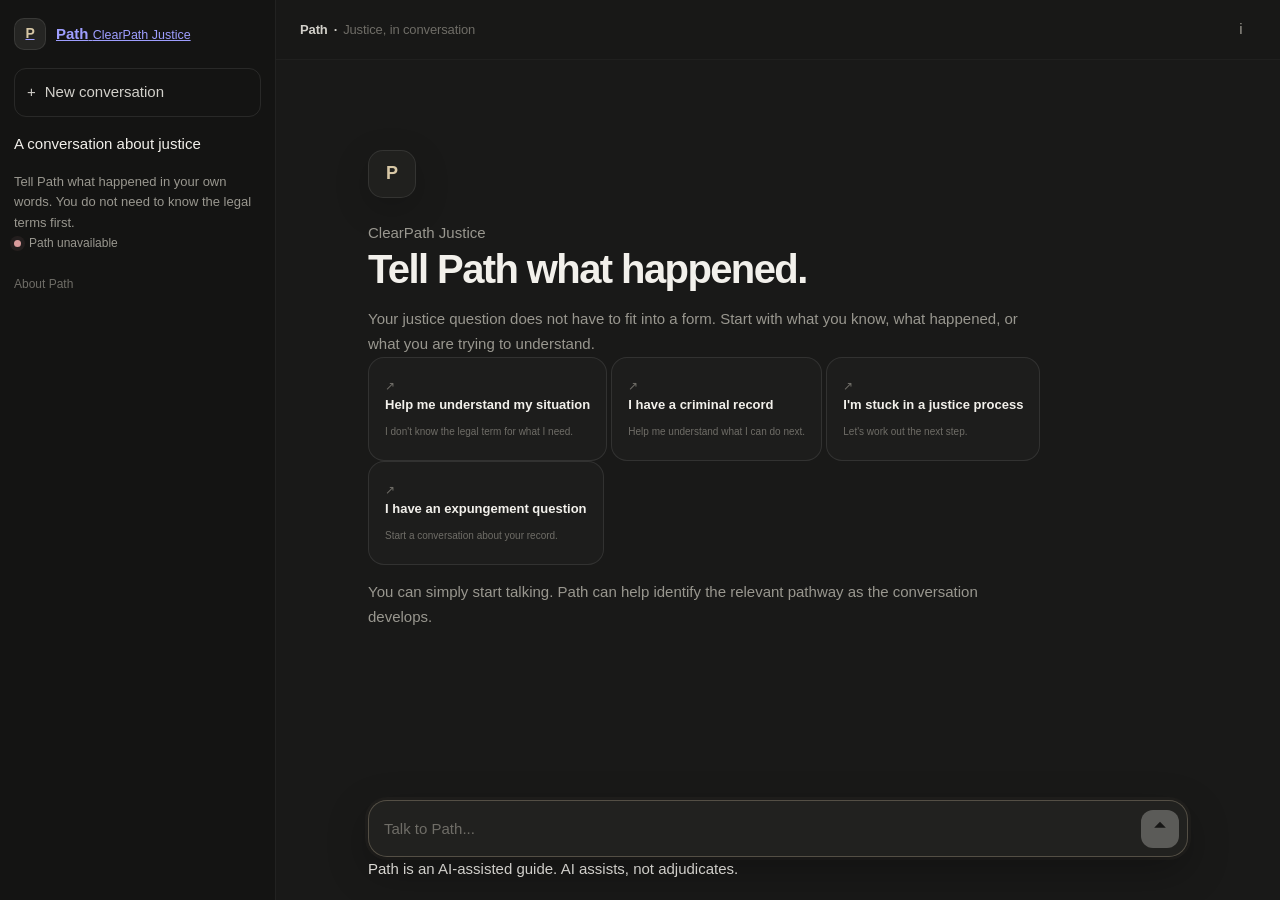
==== commit 45b635e6: "Update index.html" ====
--- a/frontend/index.html
+++ b/frontend/index.html
@@ -1,158 +1,228 @@
 <!DOCTYPE html>
 <html lang="en">
 <head>
-  <meta charset="UTF-8">
-  <meta name="viewport" content="width=device-width, initial-scale=1.0">
-  <meta name="description" content="Path — ClearPath Justice AI assistant">
-  <title>Path — ClearPath Justice</title>
-  <link rel="stylesheet" href="/frontend/styles.css">
+<meta charset="UTF-8">
+<meta name="viewport" content="width=device-width, initial-scale=1.0">
+<meta name="description" content="Path — a conversational justice assistant from ClearPath Justice">
+<title>Path — ClearPath Justice</title>
+<link rel="stylesheet" href="/frontend/styles.css">
 </head>
 
 <body>
 
-  <div class="app-shell">
-
-    <aside class="sidebar" id="sidebar">
-      <div class="sidebar-top">
-
-        <div class="brand">
-          <div class="brand-mark">P</div>
-          <div>
-            <div class="brand-name">Path</div>
-            <div class="brand-subtitle">ClearPath Justice</div>
-          </div>
+<div class="app-shell">
+
+  <aside class="sidebar" id="sidebar" aria-label="Path navigation">
+    <div class="sidebar-inner">
+
+      <div>
+        <a class="brand" href="#" aria-label="Path home">
+          <span class="brand-mark">P</span>
+
+          <span class="brand-copy">
+            <strong>Path</strong>
+            <small>ClearPath Justice</small>
+          </span>
+        </a>
+
+        <button
+          class="new-chat-button"
+          id="newChatButton"
+          type="button"
+        >
+          <span class="new-chat-plus">+</span>
+          <span>New conversation</span>
+        </button>
+      </div>
+
+      <div class="sidebar-middle">
+        <p class="sidebar-kicker">
+          A conversation about justice
+        </p>
+
+        <p class="sidebar-description">
+          Tell Path what happened in your own words.
+          You do not need to know the legal terms first.
+        </p>
+      </div>
+
+      <div class="sidebar-footer">
+
+        <div class="service-status" aria-live="polite">
+          <span class="status-dot" id="statusDot"></span>
+          <span id="statusText">Connecting</span>
         </div>
 
-        <button class="new-chat-button" id="newChatButton" type="button">
-          <span>＋</span>
-          <span>New chat</span>
-        </button>
-
-      </div>
-
-      <div class="sidebar-section">
-        <div class="sidebar-label">ClearPath Justice</div>
-
-        <p class="sidebar-description">
-          An AI-assisted guide for navigating
-          criminal-record relief and expungement
-          in South Africa.
-        </p>
-      </div>
-
-      <div class="sidebar-spacer"></div>
-
-      <div class="sidebar-bottom">
-
-        <div class="service-status">
-          <span class="status-dot" id="statusDot"></span>
-          <span id="statusText">Connecting...</span>
-        </div>
-
-        <button class="sidebar-link" id="aboutButton" type="button">
+        <button
+          class="sidebar-link"
+          id="aboutButton"
+          type="button"
+        >
           About Path
         </button>
 
       </div>
-    </aside>
-
-
-    <main class="main">
-
-      <header class="topbar">
-
-        <button
-          class="mobile-menu-button"
-          id="mobileMenuButton"
-          type="button"
-          aria-label="Open menu"
+
+    </div>
+  </aside>
+
+
+  <main class="main">
+
+    <header class="topbar">
+
+      <button
+        class="mobile-menu-button"
+        id="mobileMenuButton"
+        type="button"
+        aria-label="Open navigation"
+        aria-controls="sidebar"
+        aria-expanded="false"
+      >
+        <span></span>
+        <span></span>
+        <span></span>
+      </button>
+
+      <div class="topbar-title">
+        <span class="topbar-path">Path</span>
+        <span class="topbar-dot">·</span>
+        <span class="topbar-context">
+          Justice, in conversation
+        </span>
+      </div>
+
+      <button
+        class="info-button"
+        id="infoButton"
+        type="button"
+        aria-label="About Path"
+      >
+        i
+      </button>
+
+    </header>
+
+
+    <section
+      class="chat-container"
+      id="chatContainer"
+    >
+
+      <div class="conversation-column">
+
+        <div
+          class="welcome"
+          id="welcome"
         >
-          ☰
-        </button>
-
-        <div class="topbar-title">
-          <span class="topbar-path">Path</span>
-          <span class="topbar-divider">·</span>
-          <span class="topbar-context">ClearPath Justice</span>
-        </div>
-
-        <button
-          class="info-button"
-          id="infoButton"
-          type="button"
-          aria-label="About Path"
-        >
-          ?
-        </button>
-
-      </header>
-
-
-      <section class="chat-container" id="chatContainer">
-
-        <div class="welcome" id="welcome">
-
-          <div class="welcome-mark">P</div>
-
-          <h1>How can Path help?</h1>
-
-          <p>
-            Ask a question about criminal-record relief,
-            expungement, police clearance, applications
-            or what to do next.
+
+          <div class="welcome-mark">
+            P
+          </div>
+
+          <p class="welcome-eyebrow">
+            ClearPath Justice
           </p>
 
-
-          <div class="starter-grid">
+          <h1>
+            Tell Path what happened.
+          </h1>
+
+          <p class="welcome-intro">
+            Your justice question does not have to fit into a form.
+            Start with what you know, what happened, or what you are
+            trying to understand.
+          </p>
+
+
+          <div
+            class="starter-list"
+            aria-label="Conversation starters"
+          >
 
             <button
               class="starter-card"
-              data-prompt="I want to understand whether I may be eligible for expungement."
+              data-prompt="I want to understand my situation. Something happened to me and I don't know what justice process applies."
               type="button"
             >
-              <strong>Check eligibility</strong>
+              <span class="starter-icon">↗</span>
+
               <span>
-                Understand the basic eligibility requirements.
+                <strong>
+                  Help me understand my situation
+                </strong>
+
+                <small>
+                  I don't know the legal term for what I need.
+                </small>
               </span>
             </button>
 
 
             <button
               class="starter-card"
-              data-prompt="What documents do I need to apply for expungement in South Africa?"
+              data-prompt="I have a criminal record and I want to understand what options I may have."
               type="button"
             >
-              <strong>Prepare an application</strong>
+              <span class="starter-icon">↗</span>
+
               <span>
-                Learn about forms and supporting documents.
+                <strong>
+                  I have a criminal record
+                </strong>
+
+                <small>
+                  Help me understand what I can do next.
+                </small>
               </span>
             </button>
 
 
             <button
               class="starter-card"
-              data-prompt="How do I get a police clearance certificate for an expungement application?"
+              data-prompt="I'm stuck in a justice process and I need help figuring out what to do next."
               type="button"
             >
-              <strong>Police clearance</strong>
+              <span class="starter-icon">↗</span>
+
               <span>
-                Understand the police clearance process.
+                <strong>
+                  I'm stuck in a justice process
+                </strong>
+
+                <small>
+                  Let's work out the next step.
+                </small>
               </span>
             </button>
 
 
             <button
               class="starter-card"
-              data-prompt="I submitted an expungement application and I am still waiting. What can I do?"
+              data-prompt="I have a question about expungement or clearing a criminal record."
               type="button"
             >
-              <strong>Track an application</strong>
+              <span class="starter-icon">↗</span>
+
               <span>
-                Understand possible next steps while waiting.
+                <strong>
+                  I have an expungement question
+                </strong>
+
+                <small>
+                  Start a conversation about your record.
+                </small>
               </span>
             </button>
 
           </div>
+
+
+          <p class="welcome-note">
+            You can simply start talking.
+            Path can help identify the relevant pathway as
+            the conversation develops.
+          </p>
 
         </div>
 
@@ -163,95 +233,133 @@
           aria-live="polite"
         ></div>
 
-      </section>
-
-
-      <div class="composer-area">
-
-        <form class="composer" id="chatForm">
-
-          <textarea
-            id="messageInput"
-            name="message"
-            rows="1"
-            maxlength="10000"
-            autocomplete="off"
-            placeholder="Message Path..."
-            aria-label="Message Path"
-          ></textarea>
-
-          <button
-            class="send-button"
-            id="sendButton"
-            type="submit"
-            aria-label="Send message"
-            disabled
+      </div>
+
+    </section>
+
+
+    <div class="composer-area">
+
+      <form
+        class="composer"
+        id="chatForm"
+      >
+
+        <textarea
+          id="messageInput"
+          name="message"
+          rows="1"
+          maxlength="10000"
+          autocomplete="off"
+          placeholder="Talk to Path..."
+          aria-label="Message Path"
+        ></textarea>
+
+        <button
+          class="send-button"
+          id="sendButton"
+          type="submit"
+          aria-label="Send message"
+          disabled
+        >
+          <svg
+            viewBox="0 0 20 20"
+            aria-hidden="true"
           >
-            ↑
-          </button>
-
-        </form>
-
-        <div class="composer-note">
-          Path can help you understand your options,
-          but AI does not make legal determinations.
-        </div>
-
-      </div>
-
-    </main>
+            <path d="M10 15.5V4.5M5.5 9L10 4.5 14.5 9"/>
+          </svg>
+        </button>
+
+      </form>
+
+
+      <div class="composer-footer">
+        <span>Path is an AI-assisted guide.</span>
+        <span>AI assists, not adjudicates.</span>
+      </div>
+
+    </div>
+
+  </main>
+
+</div>
+
+
+<div
+  class="mobile-scrim"
+  id="mobileScrim"
+  hidden
+></div>
+
+
+<div
+  class="modal-backdrop"
+  id="aboutModal"
+  hidden
+>
+
+  <div
+    class="modal"
+    role="dialog"
+    aria-modal="true"
+    aria-labelledby="aboutTitle"
+  >
+
+    <button
+      class="modal-close"
+      id="closeModal"
+      type="button"
+      aria-label="Close"
+    >
+      ×
+    </button>
+
+    <div class="modal-mark">
+      P
+    </div>
+
+    <p class="modal-eyebrow">
+      ClearPath Justice
+    </p>
+
+    <h2 id="aboutTitle">
+      Path
+    </h2>
+
+    <p>
+      Path is a conversational digital justice assistant
+      designed to help people navigate criminal-record relief,
+      expungement and related justice processes in South Africa.
+    </p>
+
+    <div class="modal-principle">
+
+      <strong>
+        AI assists, not adjudicates.
+      </strong>
+
+      <span>
+        Path can help people understand information,
+        prepare for processes and identify possible next steps.
+        It does not make final legal determinations.
+      </span>
+
+    </div>
+
+    <button
+      class="modal-done"
+      id="modalDone"
+      type="button"
+    >
+      Continue
+    </button>
 
   </div>
 
-
-  <div class="modal-backdrop" id="aboutModal" hidden>
-
-    <div
-      class="modal"
-      role="dialog"
-      aria-modal="true"
-      aria-labelledby="aboutTitle"
-    >
-
-      <button
-        class="modal-close"
-        id="closeModal"
-        type="button"
-        aria-label="Close"
-      >
-        ×
-      </button>
-
-      <div class="modal-mark">P</div>
-
-      <h2 id="aboutTitle">Path</h2>
-
-      <p>
-        Path is the ClearPath Justice AI-assisted
-        digital justice assistant.
-      </p>
-
-      <p>
-        It helps people navigate information about
-        criminal-record relief and expungement in
-        South Africa.
-      </p>
-
-      <div class="modal-principle">
-        <strong>AI assists, not adjudicates.</strong>
-
-        <span>
-          Path provides information and navigation.
-          It does not make final legal determinations.
-        </span>
-      </div>
-
-    </div>
-
-  </div>
-
-
-  <script src="/frontend/app.js"></script>
+</div>
+
+
+<script src="/frontend/app.js"></script>
 
 </body>
 </html>
--- a/frontend/styles.css
+++ b/frontend/styles.css
@@ -0,0 +1,1725 @@
+:root {
+--bg: #191918;
+--bg-deep: #141413;
+--surface: #20201e;
+--surface-soft: #252523;
+--surface-hover: #2b2b28;
+
+--text: #f2f0eb;
+--text-soft: #d2d0ca;
+--text-muted: #99978f;
+--text-faint: #6f6d67;
+
+--border: rgba(255, 255, 255, 0.09);
+--border-soft: rgba(255, 255, 255, 0.06);
+
+--accent: #d7c7a5;
+--accent-soft: rgba(215, 199, 165, 0.14);
+
+--success: #8fb89a;
+--danger: #d99b9b;
+
+--sidebar-width: 276px;
+--content-width: 820px;
+
+--radius-sm: 8px;
+--radius-md: 12px;
+--radius-lg: 16px;
+--radius-xl: 22px;
+
+--transition: 180ms cubic-bezier(0.2, 0.8, 0.2, 1);
+}
+
+/* =========================================================
+RESET
+========================================================= */
+
+* {
+  box-sizing: border-box;
+  }
+
+html {
+min-height: 100%;
+background: var(--bg);
+color-scheme: dark;
+}
+
+body {
+margin: 0;
+min-height: 100vh;
+
+background:
+radial-gradient(
+circle at 50% 0%,
+rgba(255, 255, 255, 0.025),
+transparent 42%
+),
+var(--bg);
+
+color: var(--text);
+
+font-family:
+Inter,
+ui-sans-serif,
+-apple-system,
+BlinkMacSystemFont,
+"Segoe UI",
+sans-serif;
+
+font-size: 15px;
+line-height: 1.65;
+
+-webkit-font-smoothing: antialiased;
+text-rendering: optimizeLegibility;
+
+overflow: hidden;
+}
+
+button,
+textarea {
+font: inherit;
+}
+
+button {
+color: inherit;
+}
+
+button,
+a {
+-webkit-tap-highlight-color: transparent;
+}
+
+::selection {
+background: rgba(215, 199, 165, 0.25);
+}
+
+/* =========================================================
+APP SHELL
+========================================================= */
+
+.app-shell {
+display: flex;
+
+width: 100%;
+height: 100vh;
+min-height: 100vh;
+}
+
+/* =========================================================
+SIDEBAR
+========================================================= */
+
+.sidebar {
+position: relative;
+z-index: 20;
+
+display: flex;
+flex-direction: column;
+
+width: var(--sidebar-width);
+min-width: var(--sidebar-width);
+height: 100vh;
+
+padding: 18px 14px;
+
+background: var(--bg-deep);
+
+border-right:
+1px solid
+var(--border-soft);
+
+transition:
+transform var(--transition),
+box-shadow var(--transition);
+}
+
+.sidebar-top {
+display: block;
+}
+
+.sidebar-header {
+display: flex;
+align-items: center;
+justify-content: space-between;
+
+min-height: 42px;
+
+padding: 0 4px;
+}
+
+/* =========================================================
+BRAND
+========================================================= */
+
+.brand {
+display: flex;
+align-items: center;
+gap: 10px;
+
+min-width: 0;
+}
+
+.brand-mark {
+display: grid;
+place-items: center;
+
+width: 32px;
+height: 32px;
+
+border:
+1px solid
+var(--border);
+
+border-radius: 10px;
+
+background: var(--surface-soft);
+
+color: var(--accent);
+
+font-size: 14px;
+font-weight: 700;
+letter-spacing: -0.02em;
+}
+
+.brand-copy {
+min-width: 0;
+}
+
+.brand-name {
+color: var(--text);
+
+font-size: 15px;
+font-weight: 650;
+
+letter-spacing: -0.015em;
+}
+
+.brand-subtitle {
+margin-top: -2px;
+
+color: var(--text-faint);
+
+font-size: 11px;
+}
+
+/* =========================================================
+NEW CHAT
+========================================================= */
+
+.new-chat-button {
+display: flex;
+align-items: center;
+gap: 9px;
+
+width: 100%;
+
+margin-top: 18px;
+padding: 11px 12px;
+
+border:
+1px solid
+var(--border);
+
+border-radius: var(--radius-md);
+
+background: transparent;
+
+color: var(--text-soft);
+
+cursor: pointer;
+
+transition:
+background var(--transition),
+border-color var(--transition),
+color var(--transition),
+transform var(--transition);
+}
+
+.new-chat-button:hover {
+background: var(--surface);
+
+border-color:
+rgba(255, 255, 255, 0.13);
+
+color: var(--text);
+}
+
+.new-chat-button:active {
+transform: scale(0.985);
+}
+
+.new-chat-icon {
+display: grid;
+place-items: center;
+
+width: 18px;
+height: 18px;
+
+color: var(--accent);
+
+font-size: 18px;
+line-height: 1;
+}
+
+/* =========================================================
+SIDEBAR CONTENT
+========================================================= */
+
+.sidebar-section {
+padding: 26px 8px 20px;
+}
+
+.sidebar-label {
+margin-bottom: 8px;
+
+color: var(--text-faint);
+
+font-size: 10px;
+font-weight: 700;
+
+letter-spacing: 0.11em;
+text-transform: uppercase;
+}
+
+.sidebar-description {
+margin: 0;
+
+color: var(--text-muted);
+
+font-size: 13px;
+line-height: 1.6;
+}
+
+.sidebar-spacer {
+flex: 1;
+}
+
+.sidebar-bottom {
+padding: 10px 8px 2px;
+}
+
+/* =========================================================
+STATUS
+========================================================= */
+
+.service-status {
+display: flex;
+align-items: center;
+gap: 8px;
+
+color: var(--text-muted);
+
+font-size: 12px;
+}
+
+.status-dot {
+width: 7px;
+height: 7px;
+
+border-radius: 50%;
+
+background: var(--text-faint);
+
+transition:
+background var(--transition),
+box-shadow var(--transition);
+}
+
+.status-dot.online {
+background: var(--success);
+
+box-shadow:
+0 0 0 4px
+rgba(143, 184, 154, 0.08);
+}
+
+.status-dot.offline {
+background: var(--danger);
+
+box-shadow:
+0 0 0 4px
+rgba(217, 155, 155, 0.08);
+}
+
+.sidebar-link {
+width: 100%;
+
+margin-top: 13px;
+padding: 8px 0;
+
+border: 0;
+
+background: transparent;
+
+color: var(--text-faint);
+
+text-align: left;
+
+font-size: 12px;
+
+cursor: pointer;
+
+transition:
+color var(--transition);
+}
+
+.sidebar-link:hover {
+color: var(--text-soft);
+}
+
+/* =========================================================
+MAIN
+========================================================= */
+
+.main {
+position: relative;
+
+display: flex;
+flex-direction: column;
+
+flex: 1;
+
+min-width: 0;
+height: 100vh;
+
+background: var(--bg);
+}
+
+/* =========================================================
+TOP BAR
+========================================================= */
+
+.topbar {
+position: relative;
+z-index: 10;
+
+display: flex;
+align-items: center;
+
+height: 60px;
+min-height: 60px;
+
+padding: 0 24px;
+
+border-bottom:
+1px solid
+rgba(255, 255, 255, 0.035);
+
+background:
+rgba(25, 25, 24, 0.82);
+
+backdrop-filter: blur(18px);
+-webkit-backdrop-filter: blur(18px);
+}
+
+.topbar-title {
+display: flex;
+align-items: center;
+gap: 6px;
+
+color: var(--text-soft);
+
+font-size: 13px;
+font-weight: 600;
+
+letter-spacing: -0.01em;
+}
+
+.topbar-context {
+color: var(--text-faint);
+font-weight: 500;
+}
+
+.topbar-spacer {
+flex: 1;
+}
+
+.icon-button {
+display: grid;
+place-items: center;
+
+width: 34px;
+height: 34px;
+
+border:
+1px solid
+transparent;
+
+border-radius: 9px;
+
+background: transparent;
+
+color: var(--text-muted);
+
+cursor: pointer;
+
+transition:
+background var(--transition),
+color var(--transition),
+border-color var(--transition);
+}
+
+.icon-button:hover {
+background: var(--surface);
+
+border-color:
+var(--border-soft);
+
+color: var(--text);
+}
+
+.info-button {
+display: grid;
+place-items: center;
+
+width: 30px;
+height: 30px;
+
+margin-left: auto;
+
+border:
+1px solid
+transparent;
+
+border-radius: 9px;
+
+background: transparent;
+
+color: var(--text-muted);
+
+cursor: pointer;
+
+transition:
+background var(--transition),
+color var(--transition),
+border-color var(--transition);
+}
+
+.info-button:hover {
+background: var(--surface);
+
+border-color:
+var(--border-soft);
+
+color: var(--text);
+}
+
+.mobile-menu-button {
+display: none;
+
+margin-right: 10px;
+
+border: 0;
+
+background: transparent;
+
+color: var(--text-muted);
+
+cursor: pointer;
+}
+
+/* =========================================================
+CHAT CONTAINER
+========================================================= */
+
+.chat-container {
+position: relative;
+
+flex: 1;
+
+min-height: 0;
+
+overflow-y: auto;
+overflow-x: hidden;
+
+scroll-behavior: smooth;
+
+scrollbar-width: thin;
+
+scrollbar-color:
+rgba(255, 255, 255, 0.12)
+transparent;
+}
+
+.chat-container::-webkit-scrollbar {
+width: 7px;
+}
+
+.chat-container::-webkit-scrollbar-track {
+background: transparent;
+}
+
+.chat-container::-webkit-scrollbar-thumb {
+background:
+rgba(255, 255, 255, 0.1);
+
+border-radius: 20px;
+}
+
+.chat-container::-webkit-scrollbar-thumb:hover {
+background:
+rgba(255, 255, 255, 0.16);
+}
+
+/* =========================================================
+WELCOME
+========================================================= */
+
+.welcome {
+width: min(
+calc(100% - 40px),
+var(--content-width)
+);
+
+margin: 0 auto;
+
+padding:
+90px
+0
+150px;
+
+animation:
+welcome-in
+420ms
+cubic-bezier(0.2, 0.8, 0.2, 1);
+}
+
+.welcome.hidden {
+display: none;
+}
+
+.welcome-mark {
+display: grid;
+place-items: center;
+
+width: 48px;
+height: 48px;
+
+margin-bottom: 22px;
+
+border:
+1px solid
+var(--border);
+
+border-radius: 15px;
+
+background: var(--surface);
+
+color: var(--accent);
+
+font-size: 18px;
+font-weight: 700;
+
+box-shadow:
+0 10px 35px
+rgba(0, 0, 0, 0.18);
+}
+
+.welcome h1 {
+margin: 0;
+
+color: var(--text);
+
+font-size:
+clamp(
+28px,
+4vw,
+40px
+);
+
+font-weight: 650;
+
+line-height: 1.15;
+
+letter-spacing: -0.04em;
+}
+
+.welcome > p {
+max-width: 650px;
+
+margin: 14px 0 0;
+
+color: var(--text-muted);
+
+font-size: 15px;
+
+line-height: 1.7;
+}
+
+/* =========================================================
+STARTER CARDS
+========================================================= */
+
+.starter-grid {
+display: grid;
+
+grid-template-columns:
+repeat(
+2,
+minmax(0, 1fr)
+);
+
+gap: 10px;
+
+margin-top: 34px;
+}
+
+.starter-card {
+min-height: 104px;
+
+padding: 16px;
+
+border:
+1px solid
+var(--border);
+
+border-radius:
+var(--radius-lg);
+
+background:
+rgba(255, 255, 255, 0.018);
+
+color: var(--text-soft);
+
+text-align: left;
+
+cursor: pointer;
+
+transition:
+background var(--transition),
+border-color var(--transition),
+transform var(--transition),
+box-shadow var(--transition);
+}
+
+.starter-card:hover {
+background: var(--surface);
+
+border-color:
+rgba(255, 255, 255, 0.13);
+
+transform:
+translateY(-1px);
+
+box-shadow:
+0 8px 25px
+rgba(0, 0, 0, 0.14);
+}
+
+.starter-card:active {
+transform: translateY(0);
+}
+
+.starter-card strong {
+display: block;
+
+margin-bottom: 7px;
+
+color: var(--text);
+
+font-size: 13px;
+font-weight: 650;
+}
+
+.starter-card span {
+display: block;
+
+color: var(--text-faint);
+
+font-size: 12px;
+
+line-height: 1.5;
+}
+
+/* =========================================================
+MESSAGES
+========================================================= */
+
+.message {
+width: min(
+calc(100% - 40px),
+var(--content-width)
+);
+
+margin: 0 auto;
+
+animation:
+message-in
+260ms
+cubic-bezier(0.2, 0.8, 0.2, 1);
+}
+
+/* ---------------------------------------------------------
+User message
+--------------------------------------------------------- */
+
+.message-user {
+display: flex;
+justify-content: flex-end;
+
+padding:
+22px
+0
+8px;
+}
+
+.message-user .message-content {
+max-width:
+min(
+78%,
+620px
+);
+
+padding:
+11px
+15px;
+
+border-radius:
+18px
+18px
+5px
+18px;
+
+background:
+var(--surface-soft);
+
+color: var(--text);
+
+border:
+1px solid
+var(--border-soft);
+
+line-height: 1.6;
+}
+
+/* ---------------------------------------------------------
+Assistant message
+--------------------------------------------------------- */
+
+.message-assistant {
+display: flex;
+gap: 13px;
+
+padding:
+24px
+0
+30px;
+}
+
+.assistant-mark {
+flex:
+0 0 auto;
+
+display: grid;
+place-items: center;
+
+width: 29px;
+height: 29px;
+
+margin-top: 1px;
+
+border:
+1px solid
+var(--border);
+
+border-radius: 9px;
+
+background:
+var(--surface-soft);
+
+color: var(--accent);
+
+font-size: 11px;
+font-weight: 700;
+}
+
+.assistant-body {
+min-width: 0;
+
+flex: 1;
+}
+
+.assistant-name {
+margin-bottom: 7px;
+
+color: var(--text-soft);
+
+font-size: 12px;
+font-weight: 650;
+}
+
+.message-content {
+color: var(--text-soft);
+
+font-size: 15px;
+
+line-height: 1.78;
+
+overflow-wrap: anywhere;
+}
+
+.message-content strong {
+color: var(--text);
+
+font-weight: 650;
+}
+
+.message-content code {
+padding:
+2px
+5px;
+
+border-radius: 5px;
+
+background:
+rgba(255, 255, 255, 0.06);
+
+color: var(--text);
+
+font-family:
+ui-monospace,
+SFMono-Regular,
+Menlo,
+Monaco,
+Consolas,
+monospace;
+
+font-size: 0.9em;
+}
+
+/* =========================================================
+MESSAGE METADATA
+========================================================= */
+
+.message-metadata {
+margin-top: 17px;
+
+color: var(--text-muted);
+
+font-size: 12px;
+}
+
+.message-meta-item {
+display: inline-flex;
+
+padding:
+4px
+8px;
+
+border-radius: 999px;
+
+background:
+var(--accent-soft);
+
+color: var(--accent);
+
+font-size: 11px;
+}
+
+.next-step {
+display: flex;
+flex-direction: column;
+gap: 4px;
+
+margin-top: 12px;
+
+padding:
+11px
+13px;
+
+border-left:
+2px solid
+rgba(215, 199, 165, 0.45);
+
+background:
+rgba(255, 255, 255, 0.018);
+
+border-radius:
+0
+8px
+8px
+0;
+}
+
+.next-step strong {
+color: var(--text-soft);
+
+font-size: 11px;
+font-weight: 700;
+
+text-transform: uppercase;
+
+letter-spacing: 0.06em;
+}
+
+.next-step span {
+color: var(--text-muted);
+}
+
+.uncertainty {
+margin-top: 12px;
+
+color: var(--text-faint);
+
+font-size: 12px;
+
+line-height: 1.6;
+}
+
+.message-error .message-content {
+color: var(--danger);
+}
+
+/* =========================================================
+TYPING INDICATOR
+========================================================= */
+
+.typing-message {
+padding-top: 5px;
+}
+
+.typing-indicator {
+display: flex;
+align-items: center;
+gap: 5px;
+
+height: 24px;
+}
+
+.typing-indicator span {
+width: 5px;
+height: 5px;
+
+border-radius: 50%;
+
+background:
+var(--text-muted);
+
+animation:
+typing
+1.2s
+infinite
+ease-in-out;
+}
+
+.typing-indicator span:nth-child(2) {
+animation-delay: 120ms;
+}
+
+.typing-indicator span:nth-child(3) {
+animation-delay: 240ms;
+}
+
+/* =========================================================
+COMPOSER
+========================================================= */
+
+.composer-area {
+position: relative;
+z-index: 5;
+
+width: min(
+calc(100% - 40px),
+var(--content-width)
+);
+
+margin: 0 auto;
+
+padding:
+10px
+0
+max(
+18px,
+env(safe-area-inset-bottom)
+);
+}
+
+.chat-form,
+.composer {
+position: relative;
+
+display: flex;
+align-items: flex-end;
+gap: 8px;
+
+width: 100%;
+
+padding:
+8px
+8px
+8px
+15px;
+
+border:
+1px solid
+rgba(255, 255, 255, 0.11);
+
+border-radius: 19px;
+
+background:
+rgba(34, 34, 32, 0.94);
+
+box-shadow:
+0 12px 40px
+rgba(0, 0, 0, 0.24),
+
+inset 0 1px 0
+rgba(255, 255, 255, 0.025);
+
+transition:
+border-color var(--transition),
+box-shadow var(--transition);
+}
+
+.chat-form:focus-within,
+.composer:focus-within {
+border-color:
+rgba(215, 199, 165, 0.28);
+
+box-shadow:
+0 14px 42px
+rgba(0, 0, 0, 0.28),
+
+0 0 0 3px
+rgba(215, 199, 165, 0.035);
+
+}
+
+#messageInput {
+flex: 1;
+
+width: 100%;
+min-width: 0;
+
+min-height: 38px;
+max-height: 180px;
+
+padding:
+8px
+0;
+
+resize: none;
+
+border: 0;
+outline: 0;
+
+background: transparent;
+
+color: var(--text);
+
+font-size: 15px;
+
+line-height: 1.55;
+
+overflow-y: auto;
+
+scrollbar-width: none;
+}
+
+#messageInput::-webkit-scrollbar {
+display: none;
+}
+
+#messageInput::placeholder {
+color: var(--text-faint);
+opacity: 1;
+}
+
+/* =========================================================
+SEND BUTTON
+========================================================= */
+
+.send-button {
+flex:
+0 0 auto;
+
+display: grid;
+place-items: center;
+
+width: 38px;
+height: 38px;
+
+border: 0;
+
+border-radius: 12px;
+
+background:
+var(--text);
+
+color:
+var(--bg);
+
+cursor: pointer;
+
+transition:
+transform var(--transition),
+opacity var(--transition),
+background var(--transition);
+}
+
+.send-button:hover:not(:disabled) {
+transform:
+translateY(-1px);
+
+background:
+#ffffff;
+}
+
+.send-button:active:not(:disabled) {
+transform:
+translateY(0)
+scale(0.96);
+}
+
+.send-button:disabled {
+opacity: 0.28;
+
+cursor: default;
+}
+
+.send-icon {
+width: 16px;
+height: 16px;
+}
+
+.composer-note {
+margin:
+9px
+4px
+0;
+
+color:
+var(--text-faint);
+
+font-size: 10px;
+
+line-height: 1.4;
+
+text-align: center;
+}
+
+/* =========================================================
+MODAL
+========================================================= */
+
+.modal-backdrop {
+position: fixed;
+z-index: 100;
+
+inset: 0;
+
+display: grid;
+place-items: center;
+
+padding: 20px;
+
+background:
+rgba(0, 0, 0, 0.58);
+
+backdrop-filter: blur(8px);
+-webkit-backdrop-filter: blur(8px);
+
+animation:
+modal-in
+180ms
+ease;
+}
+
+.modal-backdrop[hidden] {
+display: none;
+}
+
+.modal {
+position: relative;
+
+width:
+min(
+100%,
+500px
+);
+
+padding: 30px;
+
+border:
+1px solid
+rgba(255, 255, 255, 0.1);
+
+border-radius: 20px;
+
+background:
+#20201e;
+
+box-shadow:
+0 25px 80px
+rgba(0, 0, 0, 0.42);
+
+animation:
+modal-card-in
+220ms
+cubic-bezier(0.2, 0.8, 0.2, 1);
+}
+
+.modal-mark {
+display: grid;
+place-items: center;
+
+width: 42px;
+height: 42px;
+
+margin-bottom: 18px;
+
+border:
+1px solid
+var(--border);
+
+border-radius: 13px;
+
+background:
+var(--surface-soft);
+
+color:
+var(--accent);
+
+font-weight: 700;
+}
+
+.modal h2 {
+margin:
+0
+0
+14px;
+
+color:
+var(--text);
+
+font-size: 20px;
+font-weight: 650;
+
+letter-spacing: -0.025em;
+}
+
+.modal p {
+margin:
+0
+0
+14px;
+
+color:
+var(--text-muted);
+
+font-size: 14px;
+
+line-height: 1.75;
+}
+
+.modal-principle {
+display: flex;
+flex-direction: column;
+gap: 5px;
+
+margin-top: 20px;
+
+padding:
+13px
+14px;
+
+border-left:
+2px solid
+rgba(215, 199, 165, 0.45);
+
+border-radius:
+0
+9px
+9px
+0;
+
+background:
+rgba(255, 255, 255, 0.018);
+}
+
+.modal-principle strong {
+color:
+var(--text-soft);
+
+font-size: 12px;
+}
+
+.modal-principle span {
+color:
+var(--text-faint);
+
+font-size: 12px;
+
+line-height: 1.6;
+}
+
+.modal-close {
+position: absolute;
+
+top: 15px;
+right: 15px;
+
+display: grid;
+place-items: center;
+
+width: 32px;
+height: 32px;
+
+border: 0;
+
+border-radius: 9px;
+
+background:
+transparent;
+
+color:
+var(--text-muted);
+
+cursor: pointer;
+
+transition:
+background var(--transition),
+color var(--transition);
+}
+
+.modal-close:hover {
+background:
+var(--surface-hover);
+
+color:
+var(--text);
+}
+
+body.modal-open {
+overflow: hidden;
+}
+
+/* =========================================================
+FOCUS
+========================================================= */
+
+button:focus-visible,
+textarea:focus-visible {
+outline:
+2px solid
+rgba(215, 199, 165, 0.55);
+
+outline-offset: 2px;
+}
+
+/* =========================================================
+ANIMATIONS
+========================================================= */
+
+@keyframes welcome-in {
+from {
+opacity: 0;
+
+transform:
+  translateY(8px);
+
+}
+
+to {
+opacity: 1;
+
+transform:
+  translateY(0);
+
+}
+}
+
+@keyframes message-in {
+from {
+opacity: 0;
+
+transform:
+  translateY(5px);
+
+}
+
+to {
+opacity: 1;
+
+transform:
+  translateY(0);
+
+}
+}
+
+@keyframes typing {
+0%,
+60%,
+100% {
+opacity: 0.3;
+
+transform:
+  translateY(0);
+
+}
+
+30% {
+opacity: 1;
+
+transform:
+  translateY(-2px);
+
+}
+}
+
+@keyframes modal-in {
+from {
+opacity: 0;
+}
+
+to {
+opacity: 1;
+}
+}
+
+@keyframes modal-card-in {
+from {
+opacity: 0;
+
+transform:
+  translateY(8px)
+  scale(0.985);
+
+}
+
+to {
+opacity: 1;
+
+transform:
+  translateY(0)
+  scale(1);
+
+}
+}
+
+/* =========================================================
+MOBILE
+========================================================= */
+
+@media (max-width: 800px) {
+
+body {
+overflow: hidden;
+}
+
+.sidebar {
+position: fixed;
+
+left: 0;
+top: 0;
+bottom: 0;
+
+transform:
+  translateX(-105%);
+
+box-shadow:
+  15px 0 50px
+  rgba(0, 0, 0, 0.35);
+
+}
+
+.sidebar.open {
+transform:
+translateX(0);
+}
+
+.mobile-menu-button {
+display: grid;
+}
+
+.topbar {
+height: 56px;
+min-height: 56px;
+
+padding:
+  0
+  15px;
+
+}
+
+.welcome {
+width:
+min(
+calc(100% - 30px),
+var(--content-width)
+);
+
+padding:
+  62px
+  0
+  120px;
+
+}
+
+.welcome h1 {
+font-size: 31px;
+}
+
+.welcome > p {
+font-size: 14px;
+}
+
+.starter-grid {
+grid-template-columns: 1fr;
+
+margin-top: 26px;
+
+}
+
+.starter-card {
+min-height: 88px;
+}
+
+.message {
+width:
+calc(100% - 30px);
+}
+
+.message-user .message-content {
+max-width: 88%;
+}
+
+.message-assistant {
+gap: 10px;
+
+padding:
+  20px
+  0
+  24px;
+
+}
+
+.assistant-mark {
+width: 27px;
+height: 27px;
+}
+
+.message-content {
+font-size: 14.5px;
+}
+
+.composer-area {
+width:
+calc(100% - 24px);
+
+padding-bottom:
+  max(
+    10px,
+    env(safe-area-inset-bottom)
+  );
+
+}
+
+.chat-form,
+.composer {
+border-radius: 17px;
+}
+
+.composer-note {
+font-size: 9px;
+}
+}
+
+/* =========================================================
+SMALL PHONES
+========================================================= */
+
+@media (max-width: 480px) {
+
+.topbar-title {
+font-size: 12px;
+}
+
+.welcome {
+padding-top: 48px;
+}
+
+.welcome-mark {
+width: 43px;
+height: 43px;
+
+border-radius: 13px;
+
+}
+
+.welcome h1 {
+font-size: 28px;
+}
+
+.welcome > p {
+font-size: 13px;
+
+line-height: 1.6;
+
+}
+
+.starter-card {
+padding: 14px;
+}
+
+.message-user .message-content {
+max-width: 91%;
+
+padding:
+  10px
+  13px;
+
+}
+
+.assistant-name {
+margin-bottom: 5px;
+}
+
+.message-content {
+font-size: 14px;
+
+line-height: 1.7;
+
+}
+
+.chat-form,
+.composer {
+padding-left: 13px;
+}
+
+#messageInput {
+font-size: 14px;
+}
+
+.send-button {
+width: 36px;
+height: 36px;
+}
+
+.modal {
+padding: 24px;
+}
+}
+
+/* =========================================================
+REDUCED MOTION
+========================================================= */
+
+@media (prefers-reduced-motion: reduce) {
+
+*,
+*::before,
+*::after {
+scroll-behavior: auto !important;
+
+animation-duration:
+  0.01ms !important;
+
+animation-iteration-count:
+  1 !important;
+
+transition-duration:
+  0.01ms !important;
+
+}
+}
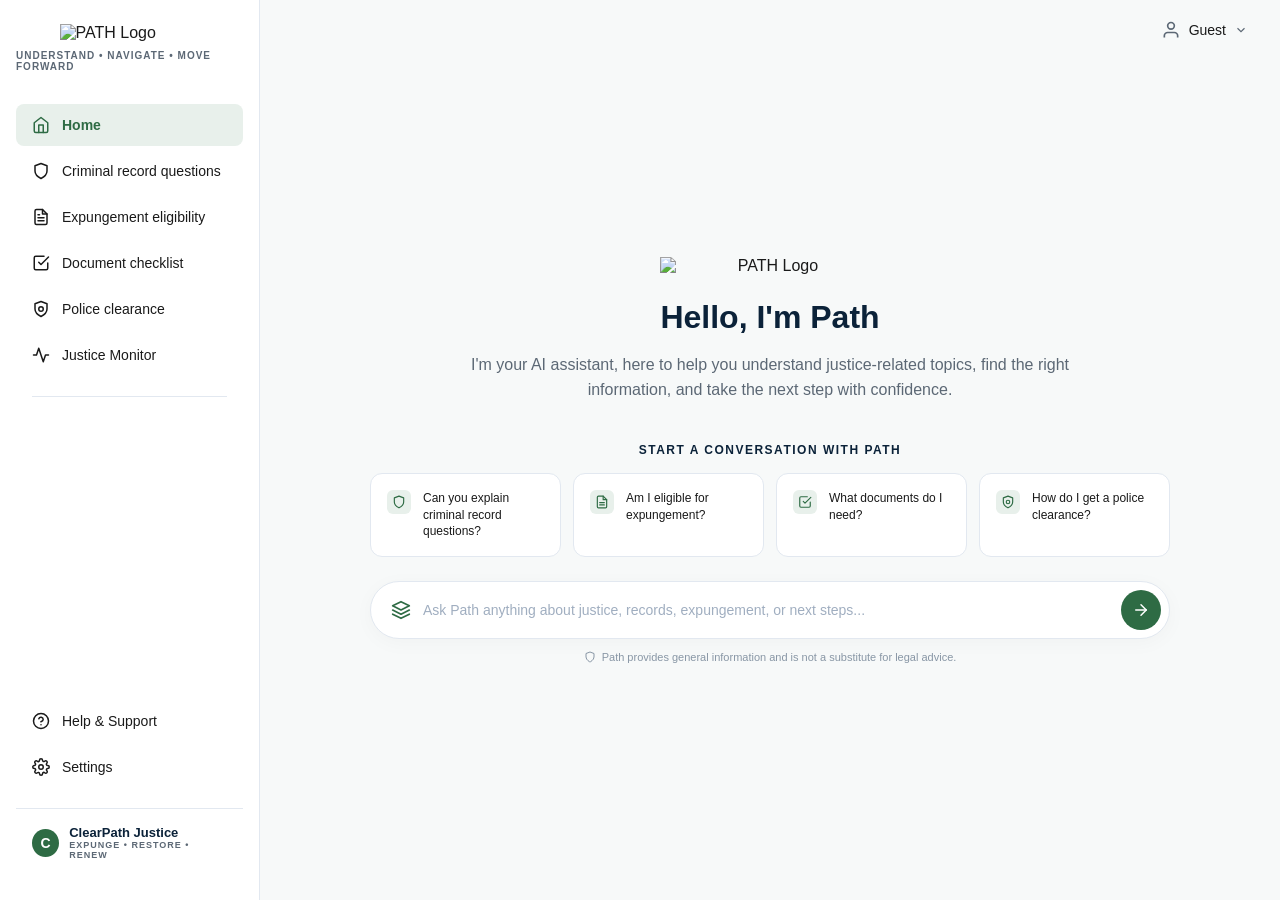
==== commit a7a234d2: "Rename index.html to frontend/index.html" ====
--- a/frontend/index.html
+++ b/frontend/index.html
@@ -1,365 +1,566 @@
 <!DOCTYPE html>
 <html lang="en">
 <head>
-<meta charset="UTF-8">
-<meta name="viewport" content="width=device-width, initial-scale=1.0">
-<meta name="description" content="Path — a conversational justice assistant from ClearPath Justice">
-<title>Path — ClearPath Justice</title>
-<link rel="stylesheet" href="/frontend/styles.css">
+    <meta charset="UTF-8">
+    <meta name="viewport" content="width=device-width, initial-scale=1.0">
+    <title>PATH - AI Guide to Justice</title>
+    <style>
+        /* --- CSS VARIABLES --- */
+        :root {
+            --navy-blue: #0b2239;
+            --navy-blue-light: #16324f;
+            --green: #2e6b44;
+            --green-light: #e8f0eb;
+            --gold: #d4a537;
+            --bg-color: #f7f9f9;
+            --sidebar-bg: #ffffff;
+            --text-dark: #1a1a1a;
+            --text-gray: #5c6875;
+            --border-color: #e2e8f0;
+            --font-main: 'Inter', -apple-system, BlinkMacSystemFont, "Segoe UI", Roboto, Helvetica, Arial, sans-serif;
+        }
+
+        /* --- RESET --- */
+        * {
+            margin: 0;
+            padding: 0;
+            box-sizing: border-box;
+        }
+
+        body {
+            font-family: var(--font-main);
+            background-color: var(--bg-color);
+            color: var(--text-dark);
+            display: flex;
+            height: 100vh;
+            overflow: hidden;
+        }
+
+        /* --- SIDEBAR --- */
+        .sidebar {
+            width: 260px;
+            background-color: var(--sidebar-bg);
+            border-right: 1px solid var(--border-color);
+            display: flex;
+            flex-direction: column;
+            padding: 24px 16px;
+            height: 100%;
+        }
+
+        .sidebar-logo {
+            display: flex;
+            flex-direction: column;
+            align-items: center;
+            margin-bottom: 32px;
+        }
+
+        .sidebar-logo img {
+            width: 140px;
+            height: auto;
+            margin-bottom: 8px;
+        }
+
+        .sidebar-logo .tagline {
+            font-size: 10px;
+            letter-spacing: 1px;
+            font-weight: 600;
+            color: var(--text-gray);
+            text-transform: uppercase;
+        }
+
+        .nav-menu {
+            list-style: none;
+            display: flex;
+            flex-direction: column;
+            gap: 4px;
+        }
+
+        .nav-menu li {
+            display: flex;
+            align-items: center;
+            gap: 12px;
+            padding: 12px 16px;
+            border-radius: 8px;
+            font-size: 14px;
+            font-weight: 500;
+            color: var(--text-dark);
+            cursor: pointer;
+            transition: all 0.2s ease;
+        }
+
+        .nav-menu li:hover {
+            background-color: #f0f4f8;
+        }
+
+        .nav-menu li.active {
+            background-color: #e8f0eb;
+            color: var(--green);
+            font-weight: 600;
+        }
+
+        .nav-menu li svg {
+            width: 18px;
+            height: 18px;
+            stroke: currentColor;
+            fill: none;
+            stroke-width: 2;
+            stroke-linecap: round;
+            stroke-linejoin: round;
+        }
+
+        .nav-menu li.active svg {
+            stroke: var(--green);
+        }
+
+        .sidebar-divider {
+            height: 1px;
+            background-color: var(--border-color);
+            margin: 20px 16px;
+        }
+
+        .sidebar-bottom {
+            margin-top: auto;
+            display: flex;
+            flex-direction: column;
+            gap: 4px;
+        }
+
+        .branding {
+            display: flex;
+            align-items: center;
+            gap: 10px;
+            padding: 16px;
+            margin-top: 16px;
+            border-top: 1px solid var(--border-color);
+        }
+
+        .branding-icon {
+            width: 28px;
+            height: 28px;
+            background-color: var(--green);
+            border-radius: 50%;
+            display: flex;
+            align-items: center;
+            justify-content: center;
+            color: white;
+            font-weight: bold;
+            font-size: 14px;
+        }
+
+        .branding-text {
+            display: flex;
+            flex-direction: column;
+        }
+
+        .branding-text span:first-child {
+            font-size: 13px;
+            font-weight: 700;
+            color: var(--navy-blue);
+        }
+
+        .branding-text span:last-child {
+            font-size: 9px;
+            letter-spacing: 1px;
+            color: var(--text-gray);
+            font-weight: 600;
+        }
+
+        /* --- MAIN CONTENT --- */
+        .main-content {
+            flex: 1;
+            display: flex;
+            flex-direction: column;
+            position: relative;
+            overflow-y: auto;
+        }
+
+        .top-header {
+            display: flex;
+            justify-content: flex-end;
+            align-items: center;
+            padding: 20px 32px;
+            gap: 16px;
+        }
+
+        .guest-profile {
+            display: flex;
+            align-items: center;
+            gap: 8px;
+            font-size: 14px;
+            font-weight: 500;
+            color: var(--text-dark);
+            cursor: pointer;
+        }
+
+        .guest-profile svg {
+            width: 20px;
+            height: 20px;
+            stroke: var(--text-gray);
+            fill: none;
+            stroke-width: 2;
+        }
+
+        /* --- HERO SECTION --- */
+        .hero {
+            flex: 1;
+            display: flex;
+            flex-direction: column;
+            align-items: center;
+            justify-content: center;
+            padding: 0 40px 40px;
+            text-align: center;
+            max-width: 900px;
+            margin: 0 auto;
+            width: 100%;
+        }
+
+        .hero-logo {
+            width: 220px;
+            margin-bottom: 24px;
+        }
+
+        .hero h1 {
+            font-size: 32px;
+            color: var(--navy-blue);
+            margin-bottom: 16px;
+            font-weight: 700;
+        }
+
+        .hero p {
+            font-size: 16px;
+            color: var(--text-gray);
+            line-height: 1.6;
+            max-width: 600px;
+            margin-bottom: 40px;
+        }
+
+        .prompt-section {
+            width: 100%;
+            max-width: 800px;
+            margin-bottom: 24px;
+        }
+
+        .prompt-section h3 {
+            font-size: 12px;
+            letter-spacing: 1.5px;
+            color: var(--navy-blue);
+            text-transform: uppercase;
+            margin-bottom: 16px;
+            font-weight: 700;
+        }
+
+        .suggestion-grid {
+            display: grid;
+            grid-template-columns: repeat(4, 1fr);
+            gap: 12px;
+        }
+
+        .suggestion-card {
+            background: white;
+            border: 1px solid var(--border-color);
+            border-radius: 12px;
+            padding: 16px;
+            display: flex;
+            align-items: flex-start;
+            gap: 12px;
+            text-align: left;
+            cursor: pointer;
+            transition: all 0.2s ease;
+        }
+
+        .suggestion-card:hover {
+            border-color: var(--green);
+            box-shadow: 0 4px 12px rgba(0,0,0,0.05);
+        }
+
+        .suggestion-card .icon {
+            flex-shrink: 0;
+            width: 24px;
+            height: 24px;
+            background-color: var(--green-light);
+            border-radius: 6px;
+            display: flex;
+            align-items: center;
+            justify-content: center;
+            color: var(--green);
+        }
+
+        .suggestion-card .icon svg {
+            width: 14px;
+            height: 14px;
+            stroke: currentColor;
+            fill: none;
+            stroke-width: 2;
+            stroke-linecap: round;
+            stroke-linejoin: round;
+        }
+
+        .suggestion-card span {
+            font-size: 12px;
+            color: var(--text-dark);
+            line-height: 1.4;
+        }
+
+        /* --- INPUT AREA --- */
+        .input-area {
+            width: 100%;
+            max-width: 800px;
+            position: relative;
+        }
+
+        .input-wrapper {
+            display: flex;
+            align-items: center;
+            background: white;
+            border: 1px solid var(--border-color);
+            border-radius: 50px;
+            padding: 8px 8px 8px 20px;
+            box-shadow: 0 4px 20px rgba(0,0,0,0.03);
+        }
+
+        .input-wrapper .input-icon {
+            width: 20px;
+            height: 20px;
+            margin-right: 12px;
+            color: var(--green);
+        }
+
+        .input-wrapper input {
+            flex: 1;
+            border: none;
+            outline: none;
+            font-size: 14px;
+            color: var(--text-dark);
+            font-family: var(--font-main);
+            background: transparent;
+        }
+
+        .input-wrapper input::placeholder {
+            color: #a0aec0;
+        }
+
+        .input-wrapper button {
+            width: 40px;
+            height: 40px;
+            border-radius: 50%;
+            background-color: var(--green);
+            border: none;
+            display: flex;
+            align-items: center;
+            justify-content: center;
+            cursor: pointer;
+            color: white;
+            transition: background 0.2s ease;
+        }
+
+        .input-wrapper button:hover {
+            background-color: #235236;
+        }
+
+        .input-wrapper button svg {
+            width: 18px;
+            height: 18px;
+            stroke: currentColor;
+            fill: none;
+            stroke-width: 2;
+            stroke-linecap: round;
+            stroke-linejoin: round;
+        }
+
+        .disclaimer {
+            font-size: 11px;
+            color: #8896a5;
+            margin-top: 12px;
+            display: flex;
+            align-items: center;
+            justify-content: center;
+            gap: 6px;
+        }
+
+        .disclaimer svg {
+            width: 12px;
+            height: 12px;
+            stroke: currentColor;
+            fill: none;
+            stroke-width: 2;
+        }
+
+        /* --- RESPONSIVE --- */
+        @media (max-width: 1024px) {
+            .suggestion-grid {
+                grid-template-columns: repeat(2, 1fr);
+            }
+        }
+
+        @media (max-width: 768px) {
+            body {
+                flex-direction: column;
+                overflow: auto;
+            }
+            .sidebar {
+                width: 100%;
+                height: auto;
+                border-right: none;
+                border-bottom: 1px solid var(--border-color);
+                padding: 16px;
+            }
+            .sidebar-logo img {
+                width: 120px;
+            }
+            .nav-menu {
+                flex-direction: row;
+                overflow-x: auto;
+                padding-bottom: 8px;
+            }
+            .nav-menu li {
+                white-space: nowrap;
+                padding: 8px 12px;
+                font-size: 12px;
+            }
+            .sidebar-bottom, .branding {
+                display: none;
+            }
+            .hero {
+                padding: 20px;
+            }
+            .hero-logo {
+                width: 160px;
+            }
+            .hero h1 {
+                font-size: 24px;
+            }
+            .suggestion-grid {
+                grid-template-columns: 1fr;
+            }
+            .input-wrapper {
+                padding: 6px 6px 6px 16px;
+            }
+        }
+    </style>
 </head>
-
 <body>
 
-<div class="app-shell">
-
-  <aside class="sidebar" id="sidebar" aria-label="Path navigation">
-    <div class="sidebar-inner">
-
-      <div>
-        <a class="brand" href="#" aria-label="Path home">
-          <span class="brand-mark">P</span>
-
-          <span class="brand-copy">
-            <strong>Path</strong>
-            <small>ClearPath Justice</small>
-          </span>
-        </a>
-
-        <button
-          class="new-chat-button"
-          id="newChatButton"
-          type="button"
-        >
-          <span class="new-chat-plus">+</span>
-          <span>New conversation</span>
-        </button>
-      </div>
-
-      <div class="sidebar-middle">
-        <p class="sidebar-kicker">
-          A conversation about justice
-        </p>
-
-        <p class="sidebar-description">
-          Tell Path what happened in your own words.
-          You do not need to know the legal terms first.
-        </p>
-      </div>
-
-      <div class="sidebar-footer">
-
-        <div class="service-status" aria-live="polite">
-          <span class="status-dot" id="statusDot"></span>
-          <span id="statusText">Connecting</span>
+    <!-- SIDEBAR -->
+    <aside class="sidebar">
+        <div class="sidebar-logo">
+            <!-- Replace the src below with your actual logo image path or URL -->
+            <img src="logo.png" alt="PATH Logo">
+            <span class="tagline">Understand • Navigate • Move Forward</span>
         </div>
 
-        <button
-          class="sidebar-link"
-          id="aboutButton"
-          type="button"
-        >
-          About Path
-        </button>
-
-      </div>
-
-    </div>
-  </aside>
-
-
-  <main class="main">
-
-    <header class="topbar">
-
-      <button
-        class="mobile-menu-button"
-        id="mobileMenuButton"
-        type="button"
-        aria-label="Open navigation"
-        aria-controls="sidebar"
-        aria-expanded="false"
-      >
-        <span></span>
-        <span></span>
-        <span></span>
-      </button>
-
-      <div class="topbar-title">
-        <span class="topbar-path">Path</span>
-        <span class="topbar-dot">·</span>
-        <span class="topbar-context">
-          Justice, in conversation
-        </span>
-      </div>
-
-      <button
-        class="info-button"
-        id="infoButton"
-        type="button"
-        aria-label="About Path"
-      >
-        i
-      </button>
-
-    </header>
-
-
-    <section
-      class="chat-container"
-      id="chatContainer"
-    >
-
-      <div class="conversation-column">
-
-        <div
-          class="welcome"
-          id="welcome"
-        >
-
-          <div class="welcome-mark">
-            P
-          </div>
-
-          <p class="welcome-eyebrow">
-            ClearPath Justice
-          </p>
-
-          <h1>
-            Tell Path what happened.
-          </h1>
-
-          <p class="welcome-intro">
-            Your justice question does not have to fit into a form.
-            Start with what you know, what happened, or what you are
-            trying to understand.
-          </p>
-
-
-          <div
-            class="starter-list"
-            aria-label="Conversation starters"
-          >
-
-            <button
-              class="starter-card"
-              data-prompt="I want to understand my situation. Something happened to me and I don't know what justice process applies."
-              type="button"
-            >
-              <span class="starter-icon">↗</span>
-
-              <span>
-                <strong>
-                  Help me understand my situation
-                </strong>
-
-                <small>
-                  I don't know the legal term for what I need.
-                </small>
-              </span>
-            </button>
-
-
-            <button
-              class="starter-card"
-              data-prompt="I have a criminal record and I want to understand what options I may have."
-              type="button"
-            >
-              <span class="starter-icon">↗</span>
-
-              <span>
-                <strong>
-                  I have a criminal record
-                </strong>
-
-                <small>
-                  Help me understand what I can do next.
-                </small>
-              </span>
-            </button>
-
-
-            <button
-              class="starter-card"
-              data-prompt="I'm stuck in a justice process and I need help figuring out what to do next."
-              type="button"
-            >
-              <span class="starter-icon">↗</span>
-
-              <span>
-                <strong>
-                  I'm stuck in a justice process
-                </strong>
-
-                <small>
-                  Let's work out the next step.
-                </small>
-              </span>
-            </button>
-
-
-            <button
-              class="starter-card"
-              data-prompt="I have a question about expungement or clearing a criminal record."
-              type="button"
-            >
-              <span class="starter-icon">↗</span>
-
-              <span>
-                <strong>
-                  I have an expungement question
-                </strong>
-
-                <small>
-                  Start a conversation about your record.
-                </small>
-              </span>
-            </button>
-
-          </div>
-
-
-          <p class="welcome-note">
-            You can simply start talking.
-            Path can help identify the relevant pathway as
-            the conversation develops.
-          </p>
-
+        <ul class="nav-menu">
+            <li class="active">
+                <svg viewBox="0 0 24 24"><path d="M3 9l9-7 9 7v11a2 2 0 0 1-2 2H5a2 2 0 0 1-2-2z"></path><polyline points="9 22 9 12 15 12 15 22"></polyline></svg>
+                Home
+            </li>
+            <li>
+                <svg viewBox="0 0 24 24"><path d="M12 22s8-4 8-10V5l-8-3-8 3v7c0 6 8 10 8 10z"></path></svg>
+                Criminal record questions
+            </li>
+            <li>
+                <svg viewBox="0 0 24 24"><path d="M14 2H6a2 2 0 0 0-2 2v16a2 2 0 0 0 2 2h12a2 2 0 0 0 2-2V8z"></path><polyline points="14 2 14 8 20 8"></polyline><line x1="16" y1="13" x2="8" y2="13"></line><line x1="16" y1="17" x2="8" y2="17"></line><polyline points="10 9 9 9 8 9"></polyline></svg>
+                Expungement eligibility
+            </li>
+            <li>
+                <svg viewBox="0 0 24 24"><polyline points="9 11 12 14 22 4"></polyline><path d="M21 12v7a2 2 0 0 1-2 2H5a2 2 0 0 1-2-2V5a2 2 0 0 1 2-2h11"></path></svg>
+                Document checklist
+            </li>
+            <li>
+                <svg viewBox="0 0 24 24"><path d="M12 22s8-4 8-10V5l-8-3-8 3v7c0 6 8 10 8 10z"></path><circle cx="12" cy="12" r="3"></circle></svg>
+                Police clearance
+            </li>
+            <li>
+                <svg viewBox="0 0 24 24"><polyline points="22 12 18 12 15 21 9 3 6 12 2 12"></polyline></svg>
+                Justice Monitor
+            </li>
+        </ul>
+
+        <div class="sidebar-divider"></div>
+
+        <div class="sidebar-bottom">
+            <ul class="nav-menu">
+                <li>
+                    <svg viewBox="0 0 24 24"><circle cx="12" cy="12" r="10"></circle><path d="M9.09 9a3 3 0 0 1 5.83 1c0 2-3 3-3 3"></path><line x1="12" y1="17" x2="12.01" y2="17"></line></svg>
+                    Help & Support
+                </li>
+                <li>
+                    <svg viewBox="0 0 24 24"><circle cx="12" cy="12" r="3"></circle><path d="M19.4 15a1.65 1.65 0 0 0 .33 1.82l.06.06a2 2 0 0 1 0 2.83 2 2 0 0 1-2.83 0l-.06-.06a1.65 1.65 0 0 0-1.82-.33 1.65 1.65 0 0 0-1 1.51V21a2 2 0 0 1-2 2 2 2 0 0 1-2-2v-.09A1.65 1.65 0 0 0 9 19.4a1.65 1.65 0 0 0-1.82.33l-.06.06a2 2 0 0 1-2.83 0 2 2 0 0 1 0-2.83l.06-.06a1.65 1.65 0 0 0 .33-1.82 1.65 1.65 0 0 0-1.51-1H3a2 2 0 0 1-2-2 2 2 0 0 1 2-2h.09A1.65 1.65 0 0 0 4.6 9a1.65 1.65 0 0 0-.33-1.82l-.06-.06a2 2 0 0 1 0-2.83 2 2 0 0 1 2.83 0l.06.06a1.65 1.65 0 0 0 1.82.33H9a1.65 1.65 0 0 0 1-1.51V3a2 2 0 0 1 2-2 2 2 0 0 1 2 2v.09a1.65 1.65 0 0 0 1 1.51 1.65 1.65 0 0 0 1.82-.33l.06-.06a2 2 0 0 1 2.83 0 2 2 0 0 1 0 2.83l-.06.06a1.65 1.65 0 0 0-.33 1.82V9a1.65 1.65 0 0 0 1.51 1H21a2 2 0 0 1 2 2 2 2 0 0 1-2 2h-.09a1.65 1.65 0 0 0-1.51 1z"></path></svg>
+                    Settings
+                </li>
+            </ul>
+
+            <div class="branding">
+                <div class="branding-icon">C</div>
+                <div class="branding-text">
+                    <span>ClearPath Justice</span>
+                    <span>EXPUNGE • RESTORE • RENEW</span>
+                </div>
+            </div>
         </div>
-
-
-        <div
-          class="messages"
-          id="messages"
-          aria-live="polite"
-        ></div>
-
-      </div>
-
-    </section>
-
-
-    <div class="composer-area">
-
-      <form
-        class="composer"
-        id="chatForm"
-      >
-
-        <textarea
-          id="messageInput"
-          name="message"
-          rows="1"
-          maxlength="10000"
-          autocomplete="off"
-          placeholder="Talk to Path..."
-          aria-label="Message Path"
-        ></textarea>
-
-        <button
-          class="send-button"
-          id="sendButton"
-          type="submit"
-          aria-label="Send message"
-          disabled
-        >
-          <svg
-            viewBox="0 0 20 20"
-            aria-hidden="true"
-          >
-            <path d="M10 15.5V4.5M5.5 9L10 4.5 14.5 9"/>
-          </svg>
-        </button>
-
-      </form>
-
-
-      <div class="composer-footer">
-        <span>Path is an AI-assisted guide.</span>
-        <span>AI assists, not adjudicates.</span>
-      </div>
-
-    </div>
-
-  </main>
-
-</div>
-
-
-<div
-  class="mobile-scrim"
-  id="mobileScrim"
-  hidden
-></div>
-
-
-<div
-  class="modal-backdrop"
-  id="aboutModal"
-  hidden
->
-
-  <div
-    class="modal"
-    role="dialog"
-    aria-modal="true"
-    aria-labelledby="aboutTitle"
-  >
-
-    <button
-      class="modal-close"
-      id="closeModal"
-      type="button"
-      aria-label="Close"
-    >
-      ×
-    </button>
-
-    <div class="modal-mark">
-      P
-    </div>
-
-    <p class="modal-eyebrow">
-      ClearPath Justice
-    </p>
-
-    <h2 id="aboutTitle">
-      Path
-    </h2>
-
-    <p>
-      Path is a conversational digital justice assistant
-      designed to help people navigate criminal-record relief,
-      expungement and related justice processes in South Africa.
-    </p>
-
-    <div class="modal-principle">
-
-      <strong>
-        AI assists, not adjudicates.
-      </strong>
-
-      <span>
-        Path can help people understand information,
-        prepare for processes and identify possible next steps.
-        It does not make final legal determinations.
-      </span>
-
-    </div>
-
-    <button
-      class="modal-done"
-      id="modalDone"
-      type="button"
-    >
-      Continue
-    </button>
-
-  </div>
-
-</div>
-
-
-<script src="/frontend/app.js"></script>
+    </aside>
+
+    <!-- MAIN CONTENT -->
+    <main class="main-content">
+        <header class="top-header">
+            <div class="guest-profile">
+                <svg viewBox="0 0 24 24"><path d="M20 21v-2a4 4 0 0 0-4-4H8a4 4 0 0 0-4 4v2"></path><circle cx="12" cy="7" r="4"></circle></svg>
+                Guest
+                <svg viewBox="0 0 24 24" style="width:14px; height:14px;"><polyline points="6 9 12 15 18 9"></polyline></svg>
+            </div>
+        </header>
+
+        <section class="hero">
+            <!-- Replace the src below with your actual logo image path or URL -->
+            <img src="logo.png" alt="PATH Logo" class="hero-logo">
+            
+            <h1>Hello, I'm Path</h1>
+            <p>I'm your AI assistant, here to help you understand justice-related topics, find the right information, and take the next step with confidence.</p>
+
+            <div class="prompt-section">
+                <h3>Start a conversation with PATH</h3>
+                <div class="suggestion-grid">
+                    <div class="suggestion-card">
+                        <div class="icon">
+                            <svg viewBox="0 0 24 24"><path d="M12 22s8-4 8-10V5l-8-3-8 3v7c0 6 8 10 8 10z"></path></svg>
+                        </div>
+                        <span>Can you explain criminal record questions?</span>
+                    </div>
+                    <div class="suggestion-card">
+                        <div class="icon">
+                            <svg viewBox="0 0 24 24"><path d="M14 2H6a2 2 0 0 0-2 2v16a2 2 0 0 0 2 2h12a2 2 0 0 0 2-2V8z"></path><polyline points="14 2 14 8 20 8"></polyline><line x1="16" y1="13" x2="8" y2="13"></line><line x1="16" y1="17" x2="8" y2="17"></line></svg>
+                        </div>
+                        <span>Am I eligible for expungement?</span>
+                    </div>
+                    <div class="suggestion-card">
+                        <div class="icon">
+                            <svg viewBox="0 0 24 24"><polyline points="9 11 12 14 22 4"></polyline><path d="M21 12v7a2 2 0 0 1-2 2H5a2 2 0 0 1-2-2V5a2 2 0 0 1 2-2h11"></path></svg>
+                        </div>
+                        <span>What documents do I need?</span>
+                    </div>
+                    <div class="suggestion-card">
+                        <div class="icon">
+                            <svg viewBox="0 0 24 24"><path d="M12 22s8-4 8-10V5l-8-3-8 3v7c0 6 8 10 8 10z"></path><circle cx="12" cy="12" r="3"></circle></svg>
+                        </div>
+                        <span>How do I get a police clearance?</span>
+                    </div>
+                </div>
+            </div>
+
+            <div class="input-area">
+                <div class="input-wrapper">
+                    <svg class="input-icon" viewBox="0 0 24 24" fill="none" stroke="currentColor" stroke-width="2" stroke-linecap="round" stroke-linejoin="round"><path d="M12 2L2 7l10 5 10-5-10-5z"></path><path d="M2 17l10 5 10-5"></path><path d="M2 12l10 5 10-5"></path></svg>
+                    <input type="text" placeholder="Ask Path anything about justice, records, expungement, or next steps...">
+                    <button>
+                        <svg viewBox="0 0 24 24"><line x1="5" y1="12" x2="19" y2="12"></line><polyline points="12 5 19 12 12 19"></polyline></svg>
+                    </button>
+                </div>
+                <div class="disclaimer">
+                    <svg viewBox="0 0 24 24"><path d="M12 22s8-4 8-10V5l-8-3-8 3v7c0 6 8 10 8 10z"></path></svg>
+                    Path provides general information and is not a substitute for legal advice.
+                </div>
+            </div>
+        </section>
+    </main>
 
 </body>
 </html>
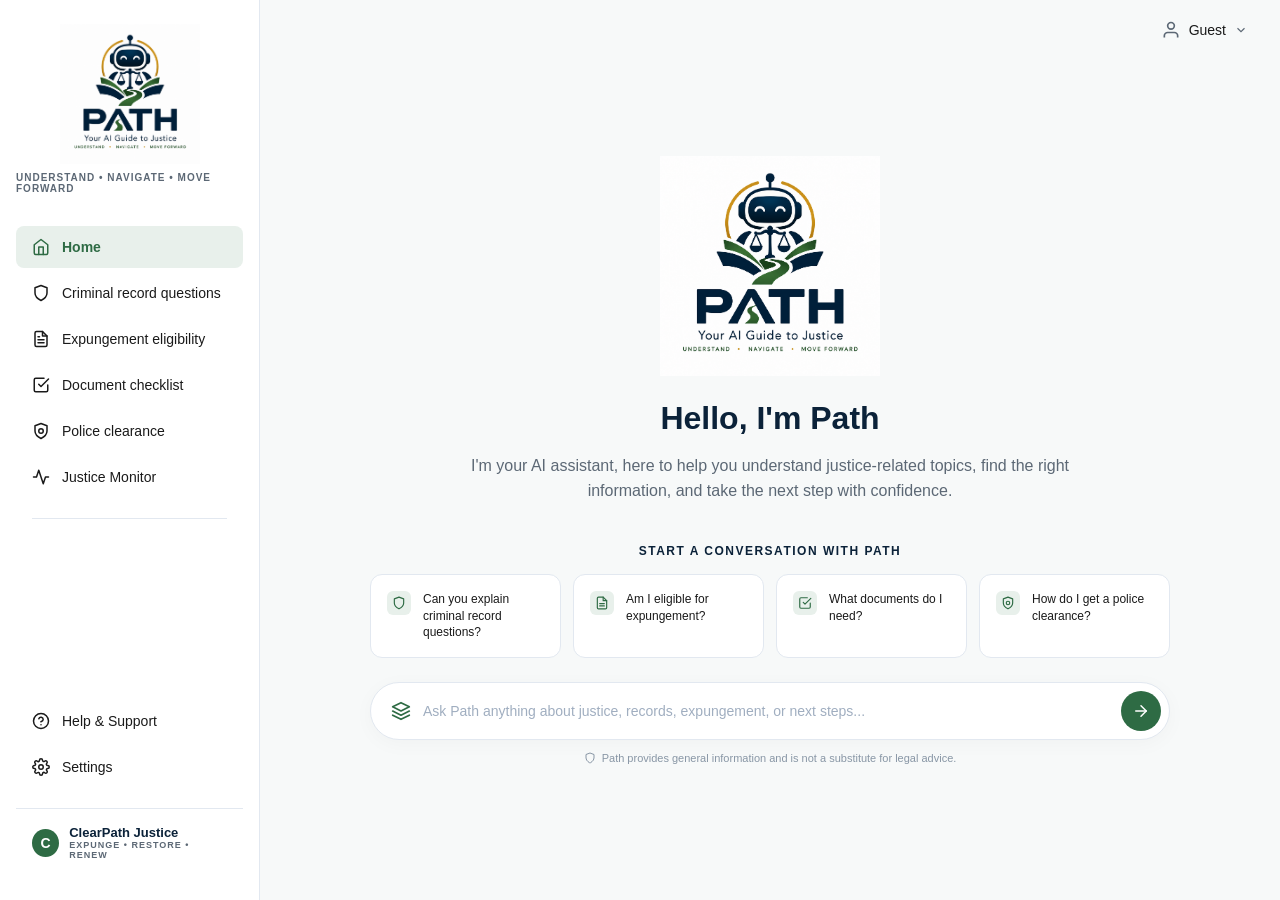
==== commit eab43c26: "Rebuild ClearPath agent architecture" ====
--- a/frontend/index.html
+++ b/frontend/index.html
@@ -444,7 +444,7 @@
     <aside class="sidebar">
         <div class="sidebar-logo">
             <!-- Replace the src below with your actual logo image path or URL -->
-            <img src="logo.png" alt="PATH Logo">
+            <img src="/frontend/logo.png" alt="PATH Logo">
             <span class="tagline">Understand • Navigate • Move Forward</span>
         </div>
 
@@ -511,8 +511,8 @@
 
         <section class="hero">
             <!-- Replace the src below with your actual logo image path or URL -->
-            <img src="logo.png" alt="PATH Logo" class="hero-logo">
-            
+            <img src="/frontend/logo.png" alt="PATH Logo" class="hero-logo">
+
             <h1>Hello, I'm Path</h1>
             <p>I'm your AI assistant, here to help you understand justice-related topics, find the right information, and take the next step with confidence.</p>
 
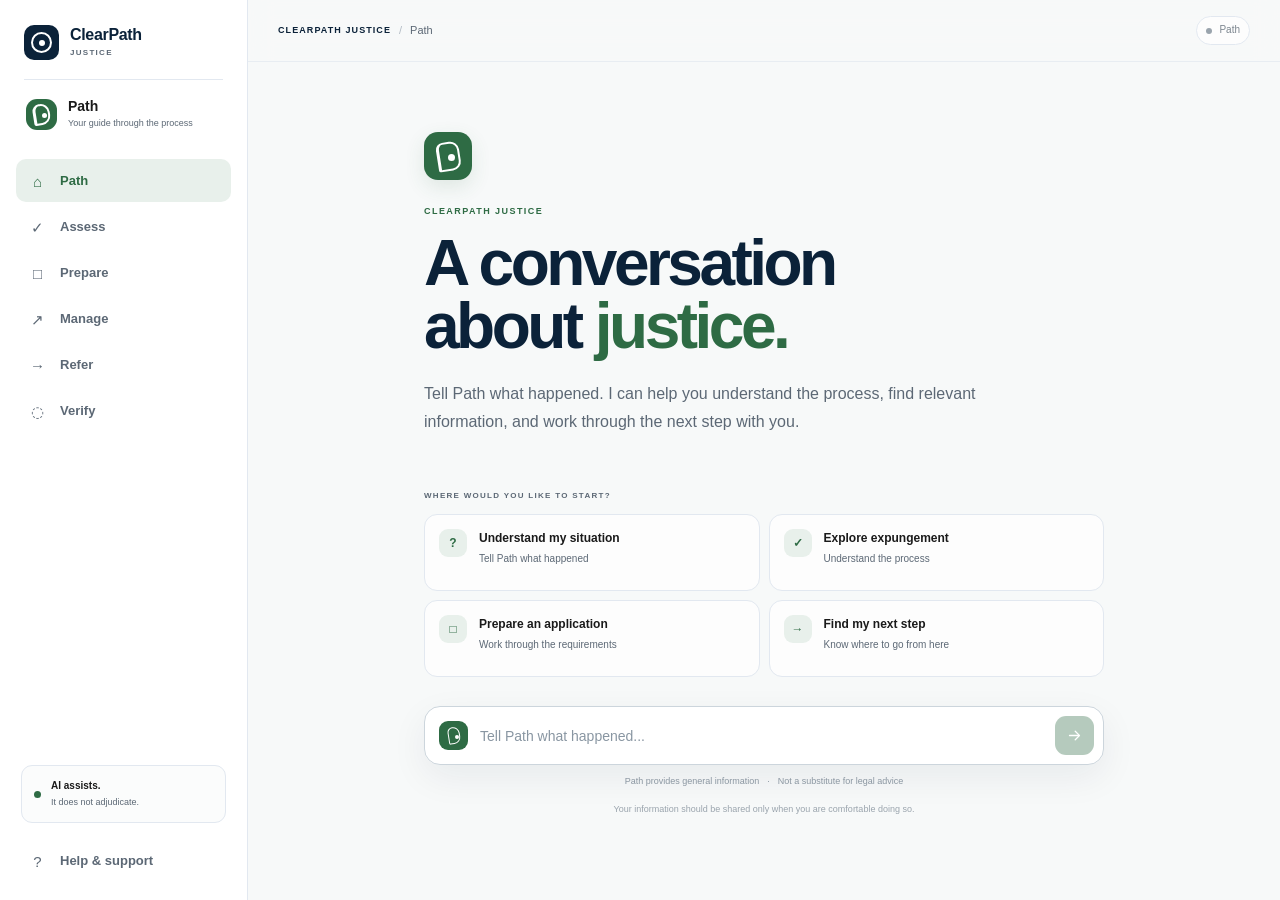
==== commit ec3e7551: "Apply ClearPath and Path branded frontend" ====
--- a/frontend/index.html
+++ b/frontend/index.html
@@ -1,566 +1,282 @@
 <!DOCTYPE html>
 <html lang="en">
 <head>
-    <meta charset="UTF-8">
-    <meta name="viewport" content="width=device-width, initial-scale=1.0">
-    <title>PATH - AI Guide to Justice</title>
-    <style>
-        /* --- CSS VARIABLES --- */
-        :root {
-            --navy-blue: #0b2239;
-            --navy-blue-light: #16324f;
-            --green: #2e6b44;
-            --green-light: #e8f0eb;
-            --gold: #d4a537;
-            --bg-color: #f7f9f9;
-            --sidebar-bg: #ffffff;
-            --text-dark: #1a1a1a;
-            --text-gray: #5c6875;
-            --border-color: #e2e8f0;
-            --font-main: 'Inter', -apple-system, BlinkMacSystemFont, "Segoe UI", Roboto, Helvetica, Arial, sans-serif;
-        }
-
-        /* --- RESET --- */
-        * {
-            margin: 0;
-            padding: 0;
-            box-sizing: border-box;
-        }
-
-        body {
-            font-family: var(--font-main);
-            background-color: var(--bg-color);
-            color: var(--text-dark);
-            display: flex;
-            height: 100vh;
-            overflow: hidden;
-        }
-
-        /* --- SIDEBAR --- */
-        .sidebar {
-            width: 260px;
-            background-color: var(--sidebar-bg);
-            border-right: 1px solid var(--border-color);
-            display: flex;
-            flex-direction: column;
-            padding: 24px 16px;
-            height: 100%;
-        }
-
-        .sidebar-logo {
-            display: flex;
-            flex-direction: column;
-            align-items: center;
-            margin-bottom: 32px;
-        }
-
-        .sidebar-logo img {
-            width: 140px;
-            height: auto;
-            margin-bottom: 8px;
-        }
-
-        .sidebar-logo .tagline {
-            font-size: 10px;
-            letter-spacing: 1px;
-            font-weight: 600;
-            color: var(--text-gray);
-            text-transform: uppercase;
-        }
-
-        .nav-menu {
-            list-style: none;
-            display: flex;
-            flex-direction: column;
-            gap: 4px;
-        }
-
-        .nav-menu li {
-            display: flex;
-            align-items: center;
-            gap: 12px;
-            padding: 12px 16px;
-            border-radius: 8px;
-            font-size: 14px;
-            font-weight: 500;
-            color: var(--text-dark);
-            cursor: pointer;
-            transition: all 0.2s ease;
-        }
-
-        .nav-menu li:hover {
-            background-color: #f0f4f8;
-        }
-
-        .nav-menu li.active {
-            background-color: #e8f0eb;
-            color: var(--green);
-            font-weight: 600;
-        }
-
-        .nav-menu li svg {
-            width: 18px;
-            height: 18px;
-            stroke: currentColor;
-            fill: none;
-            stroke-width: 2;
-            stroke-linecap: round;
-            stroke-linejoin: round;
-        }
-
-        .nav-menu li.active svg {
-            stroke: var(--green);
-        }
-
-        .sidebar-divider {
-            height: 1px;
-            background-color: var(--border-color);
-            margin: 20px 16px;
-        }
-
-        .sidebar-bottom {
-            margin-top: auto;
-            display: flex;
-            flex-direction: column;
-            gap: 4px;
-        }
-
-        .branding {
-            display: flex;
-            align-items: center;
-            gap: 10px;
-            padding: 16px;
-            margin-top: 16px;
-            border-top: 1px solid var(--border-color);
-        }
-
-        .branding-icon {
-            width: 28px;
-            height: 28px;
-            background-color: var(--green);
-            border-radius: 50%;
-            display: flex;
-            align-items: center;
-            justify-content: center;
-            color: white;
-            font-weight: bold;
-            font-size: 14px;
-        }
-
-        .branding-text {
-            display: flex;
-            flex-direction: column;
-        }
-
-        .branding-text span:first-child {
-            font-size: 13px;
-            font-weight: 700;
-            color: var(--navy-blue);
-        }
-
-        .branding-text span:last-child {
-            font-size: 9px;
-            letter-spacing: 1px;
-            color: var(--text-gray);
-            font-weight: 600;
-        }
-
-        /* --- MAIN CONTENT --- */
-        .main-content {
-            flex: 1;
-            display: flex;
-            flex-direction: column;
-            position: relative;
-            overflow-y: auto;
-        }
-
-        .top-header {
-            display: flex;
-            justify-content: flex-end;
-            align-items: center;
-            padding: 20px 32px;
-            gap: 16px;
-        }
-
-        .guest-profile {
-            display: flex;
-            align-items: center;
-            gap: 8px;
-            font-size: 14px;
-            font-weight: 500;
-            color: var(--text-dark);
-            cursor: pointer;
-        }
-
-        .guest-profile svg {
-            width: 20px;
-            height: 20px;
-            stroke: var(--text-gray);
-            fill: none;
-            stroke-width: 2;
-        }
-
-        /* --- HERO SECTION --- */
-        .hero {
-            flex: 1;
-            display: flex;
-            flex-direction: column;
-            align-items: center;
-            justify-content: center;
-            padding: 0 40px 40px;
-            text-align: center;
-            max-width: 900px;
-            margin: 0 auto;
-            width: 100%;
-        }
-
-        .hero-logo {
-            width: 220px;
-            margin-bottom: 24px;
-        }
-
-        .hero h1 {
-            font-size: 32px;
-            color: var(--navy-blue);
-            margin-bottom: 16px;
-            font-weight: 700;
-        }
-
-        .hero p {
-            font-size: 16px;
-            color: var(--text-gray);
-            line-height: 1.6;
-            max-width: 600px;
-            margin-bottom: 40px;
-        }
-
-        .prompt-section {
-            width: 100%;
-            max-width: 800px;
-            margin-bottom: 24px;
-        }
-
-        .prompt-section h3 {
-            font-size: 12px;
-            letter-spacing: 1.5px;
-            color: var(--navy-blue);
-            text-transform: uppercase;
-            margin-bottom: 16px;
-            font-weight: 700;
-        }
-
-        .suggestion-grid {
-            display: grid;
-            grid-template-columns: repeat(4, 1fr);
-            gap: 12px;
-        }
-
-        .suggestion-card {
-            background: white;
-            border: 1px solid var(--border-color);
-            border-radius: 12px;
-            padding: 16px;
-            display: flex;
-            align-items: flex-start;
-            gap: 12px;
-            text-align: left;
-            cursor: pointer;
-            transition: all 0.2s ease;
-        }
-
-        .suggestion-card:hover {
-            border-color: var(--green);
-            box-shadow: 0 4px 12px rgba(0,0,0,0.05);
-        }
-
-        .suggestion-card .icon {
-            flex-shrink: 0;
-            width: 24px;
-            height: 24px;
-            background-color: var(--green-light);
-            border-radius: 6px;
-            display: flex;
-            align-items: center;
-            justify-content: center;
-            color: var(--green);
-        }
-
-        .suggestion-card .icon svg {
-            width: 14px;
-            height: 14px;
-            stroke: currentColor;
-            fill: none;
-            stroke-width: 2;
-            stroke-linecap: round;
-            stroke-linejoin: round;
-        }
-
-        .suggestion-card span {
-            font-size: 12px;
-            color: var(--text-dark);
-            line-height: 1.4;
-        }
-
-        /* --- INPUT AREA --- */
-        .input-area {
-            width: 100%;
-            max-width: 800px;
-            position: relative;
-        }
-
-        .input-wrapper {
-            display: flex;
-            align-items: center;
-            background: white;
-            border: 1px solid var(--border-color);
-            border-radius: 50px;
-            padding: 8px 8px 8px 20px;
-            box-shadow: 0 4px 20px rgba(0,0,0,0.03);
-        }
-
-        .input-wrapper .input-icon {
-            width: 20px;
-            height: 20px;
-            margin-right: 12px;
-            color: var(--green);
-        }
-
-        .input-wrapper input {
-            flex: 1;
-            border: none;
-            outline: none;
-            font-size: 14px;
-            color: var(--text-dark);
-            font-family: var(--font-main);
-            background: transparent;
-        }
-
-        .input-wrapper input::placeholder {
-            color: #a0aec0;
-        }
-
-        .input-wrapper button {
-            width: 40px;
-            height: 40px;
-            border-radius: 50%;
-            background-color: var(--green);
-            border: none;
-            display: flex;
-            align-items: center;
-            justify-content: center;
-            cursor: pointer;
-            color: white;
-            transition: background 0.2s ease;
-        }
-
-        .input-wrapper button:hover {
-            background-color: #235236;
-        }
-
-        .input-wrapper button svg {
-            width: 18px;
-            height: 18px;
-            stroke: currentColor;
-            fill: none;
-            stroke-width: 2;
-            stroke-linecap: round;
-            stroke-linejoin: round;
-        }
-
-        .disclaimer {
-            font-size: 11px;
-            color: #8896a5;
-            margin-top: 12px;
-            display: flex;
-            align-items: center;
-            justify-content: center;
-            gap: 6px;
-        }
-
-        .disclaimer svg {
-            width: 12px;
-            height: 12px;
-            stroke: currentColor;
-            fill: none;
-            stroke-width: 2;
-        }
-
-        /* --- RESPONSIVE --- */
-        @media (max-width: 1024px) {
-            .suggestion-grid {
-                grid-template-columns: repeat(2, 1fr);
-            }
-        }
-
-        @media (max-width: 768px) {
-            body {
-                flex-direction: column;
-                overflow: auto;
-            }
-            .sidebar {
-                width: 100%;
-                height: auto;
-                border-right: none;
-                border-bottom: 1px solid var(--border-color);
-                padding: 16px;
-            }
-            .sidebar-logo img {
-                width: 120px;
-            }
-            .nav-menu {
-                flex-direction: row;
-                overflow-x: auto;
-                padding-bottom: 8px;
-            }
-            .nav-menu li {
-                white-space: nowrap;
-                padding: 8px 12px;
-                font-size: 12px;
-            }
-            .sidebar-bottom, .branding {
-                display: none;
-            }
-            .hero {
-                padding: 20px;
-            }
-            .hero-logo {
-                width: 160px;
-            }
-            .hero h1 {
-                font-size: 24px;
-            }
-            .suggestion-grid {
-                grid-template-columns: 1fr;
-            }
-            .input-wrapper {
-                padding: 6px 6px 6px 16px;
-            }
-        }
-    </style>
+  <meta charset="UTF-8">
+  <meta name="viewport" content="width=device-width, initial-scale=1.0">
+  <meta name="theme-color" content="#0B2239">
+  <meta name="description" content="ClearPath Justice — a conversation about justice.">
+  <title>Path — ClearPath Justice</title>
+
+  <link rel="stylesheet" href="/frontend/../design/clearpath/tokens.css">
+  <link rel="stylesheet" href="/frontend/styles.css">
 </head>
+
 <body>
 
-    <!-- SIDEBAR -->
-    <aside class="sidebar">
-        <div class="sidebar-logo">
-            <!-- Replace the src below with your actual logo image path or URL -->
-            <img src="/frontend/logo.png" alt="PATH Logo">
-            <span class="tagline">Understand • Navigate • Move Forward</span>
-        </div>
-
-        <ul class="nav-menu">
-            <li class="active">
-                <svg viewBox="0 0 24 24"><path d="M3 9l9-7 9 7v11a2 2 0 0 1-2 2H5a2 2 0 0 1-2-2z"></path><polyline points="9 22 9 12 15 12 15 22"></polyline></svg>
-                Home
-            </li>
-            <li>
-                <svg viewBox="0 0 24 24"><path d="M12 22s8-4 8-10V5l-8-3-8 3v7c0 6 8 10 8 10z"></path></svg>
-                Criminal record questions
-            </li>
-            <li>
-                <svg viewBox="0 0 24 24"><path d="M14 2H6a2 2 0 0 0-2 2v16a2 2 0 0 0 2 2h12a2 2 0 0 0 2-2V8z"></path><polyline points="14 2 14 8 20 8"></polyline><line x1="16" y1="13" x2="8" y2="13"></line><line x1="16" y1="17" x2="8" y2="17"></line><polyline points="10 9 9 9 8 9"></polyline></svg>
-                Expungement eligibility
-            </li>
-            <li>
-                <svg viewBox="0 0 24 24"><polyline points="9 11 12 14 22 4"></polyline><path d="M21 12v7a2 2 0 0 1-2 2H5a2 2 0 0 1-2-2V5a2 2 0 0 1 2-2h11"></path></svg>
-                Document checklist
-            </li>
-            <li>
-                <svg viewBox="0 0 24 24"><path d="M12 22s8-4 8-10V5l-8-3-8 3v7c0 6 8 10 8 10z"></path><circle cx="12" cy="12" r="3"></circle></svg>
-                Police clearance
-            </li>
-            <li>
-                <svg viewBox="0 0 24 24"><polyline points="22 12 18 12 15 21 9 3 6 12 2 12"></polyline></svg>
-                Justice Monitor
-            </li>
-        </ul>
-
-        <div class="sidebar-divider"></div>
-
-        <div class="sidebar-bottom">
-            <ul class="nav-menu">
-                <li>
-                    <svg viewBox="0 0 24 24"><circle cx="12" cy="12" r="10"></circle><path d="M9.09 9a3 3 0 0 1 5.83 1c0 2-3 3-3 3"></path><line x1="12" y1="17" x2="12.01" y2="17"></line></svg>
-                    Help & Support
-                </li>
-                <li>
-                    <svg viewBox="0 0 24 24"><circle cx="12" cy="12" r="3"></circle><path d="M19.4 15a1.65 1.65 0 0 0 .33 1.82l.06.06a2 2 0 0 1 0 2.83 2 2 0 0 1-2.83 0l-.06-.06a1.65 1.65 0 0 0-1.82-.33 1.65 1.65 0 0 0-1 1.51V21a2 2 0 0 1-2 2 2 2 0 0 1-2-2v-.09A1.65 1.65 0 0 0 9 19.4a1.65 1.65 0 0 0-1.82.33l-.06.06a2 2 0 0 1-2.83 0 2 2 0 0 1 0-2.83l.06-.06a1.65 1.65 0 0 0 .33-1.82 1.65 1.65 0 0 0-1.51-1H3a2 2 0 0 1-2-2 2 2 0 0 1 2-2h.09A1.65 1.65 0 0 0 4.6 9a1.65 1.65 0 0 0-.33-1.82l-.06-.06a2 2 0 0 1 0-2.83 2 2 0 0 1 2.83 0l.06.06a1.65 1.65 0 0 0 1.82.33H9a1.65 1.65 0 0 0 1-1.51V3a2 2 0 0 1 2-2 2 2 0 0 1 2 2v.09a1.65 1.65 0 0 0 1 1.51 1.65 1.65 0 0 0 1.82-.33l.06-.06a2 2 0 0 1 2.83 0 2 2 0 0 1 0 2.83l-.06.06a1.65 1.65 0 0 0-.33 1.82V9a1.65 1.65 0 0 0 1.51 1H21a2 2 0 0 1 2 2 2 2 0 0 1-2 2h-.09a1.65 1.65 0 0 0-1.51 1z"></path></svg>
-                    Settings
-                </li>
-            </ul>
-
-            <div class="branding">
-                <div class="branding-icon">C</div>
-                <div class="branding-text">
-                    <span>ClearPath Justice</span>
-                    <span>EXPUNGE • RESTORE • RENEW</span>
+  <div class="app-shell">
+
+    <!-- =====================================================
+         SIDEBAR
+    ====================================================== -->
+    <aside class="sidebar" aria-label="ClearPath navigation">
+
+      <div class="sidebar-inner">
+
+        <div class="brand-lockup">
+
+          <a class="clearpath-brand" href="#" aria-label="ClearPath Justice home">
+            <div class="clearpath-mark" aria-hidden="true">
+              <span></span>
+            </div>
+
+            <div>
+              <strong>ClearPath</strong>
+              <span>JUSTICE</span>
+            </div>
+          </a>
+
+          <div class="brand-divider"></div>
+
+          <div class="path-lockup">
+            <div class="path-mark" aria-hidden="true">
+              <span></span>
+            </div>
+
+            <div>
+              <strong>Path</strong>
+              <small>Your guide through the process</small>
+            </div>
+          </div>
+
+        </div>
+
+        <nav class="primary-nav" aria-label="Primary">
+
+          <button class="nav-item active" type="button">
+            <span class="nav-icon">⌂</span>
+            <span>Path</span>
+          </button>
+
+          <button class="nav-item" type="button">
+            <span class="nav-icon">✓</span>
+            <span>Assess</span>
+          </button>
+
+          <button class="nav-item" type="button">
+            <span class="nav-icon">□</span>
+            <span>Prepare</span>
+          </button>
+
+          <button class="nav-item" type="button">
+            <span class="nav-icon">↗</span>
+            <span>Manage</span>
+          </button>
+
+          <button class="nav-item" type="button">
+            <span class="nav-icon">→</span>
+            <span>Refer</span>
+          </button>
+
+          <button class="nav-item" type="button">
+            <span class="nav-icon">◌</span>
+            <span>Verify</span>
+          </button>
+
+        </nav>
+
+        <div class="sidebar-spacer"></div>
+
+        <div class="sidebar-footer">
+
+          <div class="principle">
+            <span class="principle-dot"></span>
+            <div>
+              <strong>AI assists.</strong>
+              <span>It does not adjudicate.</span>
+            </div>
+          </div>
+
+          <button class="nav-item secondary" type="button">
+            <span class="nav-icon">?</span>
+            <span>Help &amp; support</span>
+          </button>
+
+        </div>
+
+      </div>
+    </aside>
+
+
+    <!-- =====================================================
+         MAIN
+    ====================================================== -->
+    <main class="main-content">
+
+      <header class="topbar">
+
+        <button
+          class="mobile-menu-button"
+          type="button"
+          aria-label="Open navigation"
+          aria-expanded="false"
+        >
+          ☰
+        </button>
+
+        <div class="topbar-context">
+          <span class="context-label">CLEARPATH JUSTICE</span>
+          <span class="context-separator">/</span>
+          <span>Path</span>
+        </div>
+
+        <div class="topbar-spacer"></div>
+
+        <div class="status-pill">
+          <span class="status-dot"></span>
+          Path
+        </div>
+
+      </header>
+
+
+      <!-- ===================================================
+           CONVERSATION
+      ==================================================== -->
+      <section class="conversation">
+
+        <div class="conversation-column">
+
+          <section class="hero">
+
+            <div class="path-introduction">
+
+              <div class="hero-path-mark" aria-hidden="true">
+                <span></span>
+              </div>
+
+              <div class="eyebrow">
+                CLEARPATH JUSTICE
+              </div>
+
+              <h1>
+                A conversation<br>
+                about <em>justice.</em>
+              </h1>
+
+              <p class="hero-description">
+                Tell Path what happened. I can help you understand
+                the process, find relevant information, and work
+                through the next step with you.
+              </p>
+
+            </div>
+
+
+            <!-- =============================================
+                 STARTER PROMPTS
+            ============================================== -->
+            <div class="prompt-section">
+
+              <div class="section-label">
+                WHERE WOULD YOU LIKE TO START?
+              </div>
+
+              <div class="suggestion-grid">
+
+                <button class="suggestion-card" type="button">
+                  <span class="starter-icon">?</span>
+                  <span>
+                    <strong>Understand my situation</strong>
+                    <small>Tell Path what happened</small>
+                  </span>
+                </button>
+
+                <button class="suggestion-card" type="button">
+                  <span class="starter-icon">✓</span>
+                  <span>
+                    <strong>Explore expungement</strong>
+                    <small>Understand the process</small>
+                  </span>
+                </button>
+
+                <button class="suggestion-card" type="button">
+                  <span class="starter-icon">□</span>
+                  <span>
+                    <strong>Prepare an application</strong>
+                    <small>Work through the requirements</small>
+                  </span>
+                </button>
+
+                <button class="suggestion-card" type="button">
+                  <span class="starter-icon">→</span>
+                  <span>
+                    <strong>Find my next step</strong>
+                    <small>Know where to go from here</small>
+                  </span>
+                </button>
+
+              </div>
+
+            </div>
+
+
+            <!-- =============================================
+                 CHAT VIEW CREATED BY app.js
+            ============================================== -->
+            <div class="input-area">
+
+              <div class="input-wrapper">
+
+                <div class="composer-path-mark" aria-hidden="true">
+                  <span></span>
                 </div>
-            </div>
-        </div>
-    </aside>
-
-    <!-- MAIN CONTENT -->
-    <main class="main-content">
-        <header class="top-header">
-            <div class="guest-profile">
-                <svg viewBox="0 0 24 24"><path d="M20 21v-2a4 4 0 0 0-4-4H8a4 4 0 0 0-4 4v2"></path><circle cx="12" cy="7" r="4"></circle></svg>
-                Guest
-                <svg viewBox="0 0 24 24" style="width:14px; height:14px;"><polyline points="6 9 12 15 18 9"></polyline></svg>
-            </div>
-        </header>
-
-        <section class="hero">
-            <!-- Replace the src below with your actual logo image path or URL -->
-            <img src="/frontend/logo.png" alt="PATH Logo" class="hero-logo">
-
-            <h1>Hello, I'm Path</h1>
-            <p>I'm your AI assistant, here to help you understand justice-related topics, find the right information, and take the next step with confidence.</p>
-
-            <div class="prompt-section">
-                <h3>Start a conversation with PATH</h3>
-                <div class="suggestion-grid">
-                    <div class="suggestion-card">
-                        <div class="icon">
-                            <svg viewBox="0 0 24 24"><path d="M12 22s8-4 8-10V5l-8-3-8 3v7c0 6 8 10 8 10z"></path></svg>
-                        </div>
-                        <span>Can you explain criminal record questions?</span>
-                    </div>
-                    <div class="suggestion-card">
-                        <div class="icon">
-                            <svg viewBox="0 0 24 24"><path d="M14 2H6a2 2 0 0 0-2 2v16a2 2 0 0 0 2 2h12a2 2 0 0 0 2-2V8z"></path><polyline points="14 2 14 8 20 8"></polyline><line x1="16" y1="13" x2="8" y2="13"></line><line x1="16" y1="17" x2="8" y2="17"></line></svg>
-                        </div>
-                        <span>Am I eligible for expungement?</span>
-                    </div>
-                    <div class="suggestion-card">
-                        <div class="icon">
-                            <svg viewBox="0 0 24 24"><polyline points="9 11 12 14 22 4"></polyline><path d="M21 12v7a2 2 0 0 1-2 2H5a2 2 0 0 1-2-2V5a2 2 0 0 1 2-2h11"></path></svg>
-                        </div>
-                        <span>What documents do I need?</span>
-                    </div>
-                    <div class="suggestion-card">
-                        <div class="icon">
-                            <svg viewBox="0 0 24 24"><path d="M12 22s8-4 8-10V5l-8-3-8 3v7c0 6 8 10 8 10z"></path><circle cx="12" cy="12" r="3"></circle></svg>
-                        </div>
-                        <span>How do I get a police clearance?</span>
-                    </div>
-                </div>
-            </div>
-
-            <div class="input-area">
-                <div class="input-wrapper">
-                    <svg class="input-icon" viewBox="0 0 24 24" fill="none" stroke="currentColor" stroke-width="2" stroke-linecap="round" stroke-linejoin="round"><path d="M12 2L2 7l10 5 10-5-10-5z"></path><path d="M2 17l10 5 10-5"></path><path d="M2 12l10 5 10-5"></path></svg>
-                    <input type="text" placeholder="Ask Path anything about justice, records, expungement, or next steps...">
-                    <button>
-                        <svg viewBox="0 0 24 24"><line x1="5" y1="12" x2="19" y2="12"></line><polyline points="12 5 19 12 12 19"></polyline></svg>
-                    </button>
-                </div>
-                <div class="disclaimer">
-                    <svg viewBox="0 0 24 24"><path d="M12 22s8-4 8-10V5l-8-3-8 3v7c0 6 8 10 8 10z"></path></svg>
-                    Path provides general information and is not a substitute for legal advice.
-                </div>
-            </div>
-        </section>
+
+                <input
+                  type="text"
+                  aria-label="Message Path"
+                  autocomplete="off"
+                  placeholder="Tell Path what happened..."
+                >
+
+                <button
+                  type="button"
+                  aria-label="Send message"
+                  disabled
+                >
+                  <svg viewBox="0 0 24 24" aria-hidden="true">
+                    <path d="M5 12h13"></path>
+                    <path d="m13 6 6 6-6 6"></path>
+                  </svg>
+                </button>
+
+              </div>
+
+              <div class="composer-footer">
+                <span>Path provides general information</span>
+                <span>Not a substitute for legal advice</span>
+              </div>
+
+            </div>
+
+
+            <div class="welcome-note">
+              Your information should be shared only when you are comfortable doing so.
+            </div>
+
+          </section>
+
+        </div>
+
+      </section>
+
     </main>
+
+  </div>
+
+
+  <div class="mobile-scrim" hidden></div>
+
+  <script src="/frontend/app.js"></script>
 
 </body>
 </html>
--- a/design/clearpath/tokens.css
+++ b/design/clearpath/tokens.css
@@ -0,0 +1,66 @@
+:root {
+  --cp-color-navy: #0B2239;
+  --cp-color-navy-light: #16324F;
+
+  --cp-color-green: #2E6B44;
+  --cp-color-green-light: #E8F0EB;
+
+  --cp-color-gold: #D4A537;
+
+  --cp-bg: #F7F9F9;
+  --cp-surface: #FFFFFF;
+
+  --cp-text: #1A1A1A;
+  --cp-text-muted: #5C6875;
+  --cp-border: #E2E8F0;
+
+  --cp-primary: var(--cp-color-green);
+  --cp-primary-on: #FFFFFF;
+
+  --cp-accent: var(--cp-color-gold);
+  --cp-heading: var(--cp-color-navy);
+
+  --cp-font-display:
+    "Inter",
+    -apple-system,
+    BlinkMacSystemFont,
+    "Segoe UI",
+    Roboto,
+    Helvetica,
+    Arial,
+    sans-serif;
+
+  --cp-font-body:
+    "Inter",
+    -apple-system,
+    BlinkMacSystemFont,
+    "Segoe UI",
+    Roboto,
+    Helvetica,
+    Arial,
+    sans-serif;
+
+  --cp-space-1: 4px;
+  --cp-space-2: 8px;
+  --cp-space-3: 12px;
+  --cp-space-4: 16px;
+  --cp-space-5: 20px;
+  --cp-space-6: 24px;
+  --cp-space-8: 32px;
+  --cp-space-10: 40px;
+  --cp-space-12: 48px;
+  --cp-space-16: 64px;
+
+  --cp-radius-sm: 8px;
+  --cp-radius-md: 12px;
+  --cp-radius-lg: 16px;
+  --cp-radius-pill: 999px;
+
+  --cp-ease-standard: cubic-bezier(0.23, 1, 0.32, 1);
+
+  --cp-motion-enter: 200ms;
+  --cp-motion-exit: 140ms;
+
+  --cp-focus-ring:
+    0 0 0 3px rgba(46, 107, 68, 0.24);
+}
--- a/frontend/styles.css
+++ b/frontend/styles.css
@@ -0,0 +1,1286 @@
+@import url("/design/clearpath/tokens.css");
+
+:root {
+  --page: var(--cp-bg);
+  --surface: var(--cp-surface);
+  --ink: var(--cp-text);
+  --muted: var(--cp-text-muted);
+  --line: var(--cp-border);
+  --navy: var(--cp-color-navy);
+  --navy-light: var(--cp-color-navy-light);
+  --green: var(--cp-color-green);
+  --green-light: var(--cp-color-green-light);
+  --gold: var(--cp-color-gold);
+
+  --sidebar-width: 248px;
+  --content-width: 780px;
+  --transition: 180ms var(--cp-ease-standard);
+}
+
+
+/* =========================================================
+   RESET
+========================================================= */
+
+* {
+  box-sizing: border-box;
+}
+
+html {
+  min-height: 100%;
+  background: var(--page);
+  color-scheme: light;
+}
+
+body {
+  margin: 0;
+  min-height: 100vh;
+
+  background:
+    radial-gradient(
+      circle at 50% 0%,
+      rgba(255,255,255,.95),
+      transparent 48%
+    ),
+    var(--page);
+
+  color: var(--ink);
+
+  font-family: var(--cp-font-body);
+  font-size: 15px;
+  line-height: 1.65;
+
+  -webkit-font-smoothing: antialiased;
+
+  overflow: hidden;
+}
+
+button,
+input,
+textarea {
+  font: inherit;
+}
+
+button {
+  -webkit-tap-highlight-color: transparent;
+}
+
+button:focus-visible,
+input:focus-visible,
+textarea:focus-visible,
+a:focus-visible {
+  outline: 3px solid rgba(46,107,68,.24);
+  outline-offset: 3px;
+}
+
+::selection {
+  background: rgba(46,107,68,.16);
+}
+
+
+/* =========================================================
+   APP SHELL
+========================================================= */
+
+.app-shell {
+  display: flex;
+  width: 100%;
+  height: 100vh;
+}
+
+
+/* =========================================================
+   SIDEBAR
+========================================================= */
+
+.sidebar {
+  flex: 0 0 var(--sidebar-width);
+  width: var(--sidebar-width);
+
+  background: var(--surface);
+  border-right: 1px solid var(--line);
+}
+
+.sidebar-inner {
+  display: flex;
+  flex-direction: column;
+
+  width: 100%;
+  height: 100%;
+
+  padding: 25px 16px 18px;
+}
+
+
+/* =========================================================
+   BRAND
+========================================================= */
+
+.brand-lockup {
+  padding: 0 8px;
+}
+
+.clearpath-brand,
+.path-lockup {
+  display: flex;
+  align-items: center;
+  gap: 11px;
+
+  text-decoration: none;
+  color: var(--ink);
+}
+
+.clearpath-mark {
+  position: relative;
+
+  display: grid;
+  place-items: center;
+
+  width: 35px;
+  height: 35px;
+
+  border-radius: 10px;
+
+  background: var(--navy);
+}
+
+.clearpath-mark::before,
+.clearpath-mark::after {
+  content: "";
+
+  position: absolute;
+
+  border: 2px solid white;
+  border-radius: 50%;
+}
+
+.clearpath-mark::before {
+  width: 17px;
+  height: 17px;
+}
+
+.clearpath-mark::after {
+  width: 6px;
+  height: 6px;
+
+  background: white;
+  border: 0;
+}
+
+.clearpath-brand strong {
+  display: block;
+
+  color: var(--navy);
+
+  font-size: 16px;
+  line-height: 1.1;
+  letter-spacing: -.02em;
+}
+
+.clearpath-brand span {
+  display: block;
+
+  margin-top: 3px;
+
+  color: var(--muted);
+
+  font-size: 8px;
+  font-weight: 750;
+  letter-spacing: .16em;
+}
+
+.brand-divider {
+  height: 1px;
+
+  margin: 19px 0;
+
+  background: var(--line);
+}
+
+.path-lockup {
+  padding: 0 2px;
+}
+
+.path-mark,
+.hero-path-mark,
+.composer-path-mark {
+  position: relative;
+
+  display: grid;
+  place-items: center;
+
+  flex: 0 0 auto;
+
+  border-radius: 11px;
+
+  background: var(--green);
+}
+
+.path-mark {
+  width: 31px;
+  height: 31px;
+}
+
+.path-mark::before,
+.hero-path-mark::before,
+.composer-path-mark::before {
+  content: "";
+
+  width: 12px;
+  height: 17px;
+
+  border: 2px solid white;
+  border-left-width: 3px;
+
+  border-radius: 7px 9px 9px 2px;
+
+  transform: rotate(-9deg);
+}
+
+.path-mark span,
+.hero-path-mark span,
+.composer-path-mark span {
+  position: absolute;
+
+  width: 5px;
+  height: 5px;
+
+  border-radius: 50%;
+
+  background: white;
+
+  transform: translate(3px, 1px);
+}
+
+.path-lockup strong {
+  display: block;
+
+  color: var(--ink);
+
+  font-size: 14px;
+  line-height: 1.1;
+}
+
+.path-lockup small {
+  display: block;
+
+  margin-top: 3px;
+
+  color: var(--muted);
+
+  font-size: 9px;
+  line-height: 1.3;
+}
+
+
+/* =========================================================
+   NAVIGATION
+========================================================= */
+
+.primary-nav {
+  display: flex;
+  flex-direction: column;
+
+  gap: 3px;
+
+  margin-top: 29px;
+}
+
+.nav-item {
+  display: flex;
+  align-items: center;
+
+  width: 100%;
+  min-height: 43px;
+
+  gap: 12px;
+
+  padding: 9px 11px;
+
+  border: 0;
+  border-radius: 10px;
+
+  background: transparent;
+
+  color: var(--muted);
+
+  font-size: 13px;
+  font-weight: 550;
+
+  text-align: left;
+
+  cursor: pointer;
+
+  transition:
+    background var(--transition),
+    color var(--transition),
+    transform var(--transition);
+}
+
+.nav-item:hover {
+  background: var(--green-light);
+  color: var(--green);
+}
+
+.nav-item.active {
+  background: var(--green-light);
+  color: var(--green);
+  font-weight: 700;
+}
+
+.nav-icon {
+  display: grid;
+  place-items: center;
+
+  width: 21px;
+  height: 21px;
+
+  color: currentColor;
+
+  font-size: 15px;
+  font-weight: 500;
+}
+
+.sidebar-spacer {
+  flex: 1;
+}
+
+.sidebar-footer {
+  display: flex;
+  flex-direction: column;
+
+  gap: 7px;
+}
+
+.principle {
+  display: flex;
+  align-items: center;
+
+  gap: 10px;
+
+  margin: 0 5px 9px;
+  padding: 12px;
+
+  border: 1px solid var(--line);
+  border-radius: 11px;
+
+  background: #fbfcfc;
+}
+
+.principle-dot {
+  flex: 0 0 auto;
+
+  width: 7px;
+  height: 7px;
+
+  border-radius: 50%;
+
+  background: var(--green);
+}
+
+.principle strong,
+.principle span {
+  display: block;
+}
+
+.principle strong {
+  color: var(--ink);
+  font-size: 10px;
+}
+
+.principle span {
+  margin-top: 1px;
+  color: var(--muted);
+  font-size: 9px;
+}
+
+
+/* =========================================================
+   MAIN
+========================================================= */
+
+.main-content {
+  display: flex;
+  flex-direction: column;
+
+  min-width: 0;
+  flex: 1;
+
+  background: var(--page);
+}
+
+
+/* =========================================================
+   TOPBAR
+========================================================= */
+
+.topbar {
+  display: flex;
+  align-items: center;
+
+  height: 62px;
+  min-height: 62px;
+
+  padding: 0 30px;
+
+  border-bottom: 1px solid rgba(226,232,240,.7);
+
+  background: rgba(247,249,249,.76);
+
+  backdrop-filter: blur(12px);
+}
+
+.topbar-context {
+  display: flex;
+  align-items: center;
+  gap: 8px;
+
+  color: var(--muted);
+
+  font-size: 11px;
+}
+
+.context-label {
+  color: var(--navy);
+
+  font-size: 9px;
+  font-weight: 800;
+  letter-spacing: .12em;
+}
+
+.context-separator {
+  color: #b2bbc4;
+}
+
+.topbar-spacer {
+  flex: 1;
+}
+
+.status-pill {
+  display: flex;
+  align-items: center;
+
+  gap: 7px;
+
+  padding: 5px 9px;
+
+  border: 1px solid var(--line);
+  border-radius: 999px;
+
+  background: rgba(255,255,255,.72);
+
+  color: var(--muted);
+
+  font-size: 10px;
+}
+
+.status-dot {
+  width: 6px;
+  height: 6px;
+
+  border-radius: 50%;
+
+  background: var(--green);
+}
+
+.mobile-menu-button {
+  display: none;
+
+  margin-right: 12px;
+
+  width: 36px;
+  height: 36px;
+
+  border: 1px solid var(--line);
+  border-radius: 9px;
+
+  background: var(--surface);
+
+  color: var(--navy);
+
+  cursor: pointer;
+}
+
+
+/* =========================================================
+   CONVERSATION
+========================================================= */
+
+.conversation {
+  flex: 1;
+
+  min-height: 0;
+
+  overflow-y: auto;
+
+  scrollbar-width: thin;
+}
+
+.conversation-column {
+  width: min(
+    calc(100% - 48px),
+    var(--content-width)
+  );
+
+  min-height: 100%;
+
+  margin: 0 auto;
+}
+
+
+/* =========================================================
+   HERO
+========================================================= */
+
+.hero {
+  display: flex;
+  flex-direction: column;
+  align-items: stretch;
+
+  min-height: calc(100vh - 62px);
+
+  padding:
+    70px
+    0
+    34px;
+}
+
+.path-introduction {
+  width: 100%;
+  max-width: 680px;
+
+  margin: 0 auto;
+
+  text-align: left;
+
+  animation:
+    welcome-in
+    .25s
+    var(--cp-ease-standard);
+}
+
+.hero-path-mark {
+  position: relative;
+
+  width: 48px;
+  height: 48px;
+
+  margin-bottom: 24px;
+
+  border-radius: 14px;
+
+  box-shadow:
+    0 7px 20px
+    rgba(46,107,68,.12);
+}
+
+.hero-path-mark::before {
+  width: 18px;
+  height: 25px;
+}
+
+.hero-path-mark span {
+  width: 7px;
+  height: 7px;
+}
+
+.eyebrow,
+.section-label {
+  color: var(--green);
+
+  font-size: 9px;
+  font-weight: 800;
+
+  letter-spacing: .16em;
+}
+
+.hero h1 {
+  margin: 13px 0 0;
+
+  color: var(--navy);
+
+  font-family: var(--cp-font-display);
+
+  font-size: clamp(42px, 5.3vw, 64px);
+  font-weight: 650;
+
+  line-height: .98;
+  letter-spacing: -.055em;
+}
+
+.hero h1 em {
+  color: var(--green);
+
+  font-style: normal;
+}
+
+.hero-description {
+  max-width: 610px;
+
+  margin:
+    23px
+    0
+    0;
+
+  color: var(--muted);
+
+  font-size: 16px;
+
+  line-height: 1.75;
+}
+
+
+/* =========================================================
+   STARTERS
+========================================================= */
+
+.prompt-section {
+  width: 100%;
+  max-width: 680px;
+
+  margin:
+    53px
+    auto
+    0;
+}
+
+.section-label {
+  margin-bottom: 12px;
+
+  color: var(--muted);
+
+  font-size: 8px;
+}
+
+.suggestion-grid {
+  display: grid;
+
+  grid-template-columns:
+    repeat(2, minmax(0,1fr));
+
+  gap: 9px;
+}
+
+.suggestion-card {
+  display: flex;
+  align-items: flex-start;
+
+  gap: 12px;
+
+  min-height: 77px;
+
+  padding: 14px;
+
+  border: 1px solid var(--line);
+  border-radius: 13px;
+
+  background: rgba(255,255,255,.72);
+
+  color: var(--ink);
+
+  text-align: left;
+
+  cursor: pointer;
+
+  transition:
+    transform var(--transition),
+    border-color var(--transition),
+    box-shadow var(--transition),
+    background var(--transition);
+}
+
+.suggestion-card:hover {
+  transform: translateY(-1px);
+
+  border-color: #cbd8d0;
+
+  background: var(--surface);
+
+  box-shadow:
+    0 9px 28px
+    rgba(11,34,57,.055);
+}
+
+.suggestion-card:active {
+  transform: translateY(0);
+}
+
+.starter-icon {
+  display: grid;
+  place-items: center;
+
+  flex: 0 0 auto;
+
+  width: 28px;
+  height: 28px;
+
+  border-radius: 9px;
+
+  background: var(--green-light);
+
+  color: var(--green);
+
+  font-size: 12px;
+  font-weight: 800;
+}
+
+.suggestion-card > span:last-child {
+  display: flex;
+  flex-direction: column;
+
+  gap: 3px;
+}
+
+.suggestion-card strong {
+  color: var(--ink);
+
+  font-size: 12px;
+  font-weight: 700;
+}
+
+.suggestion-card small {
+  color: var(--muted);
+
+  font-size: 10px;
+  line-height: 1.45;
+}
+
+
+/* =========================================================
+   COMPOSER
+========================================================= */
+
+.input-area {
+  width: 100%;
+  max-width: 680px;
+
+  margin:
+    29px
+    auto
+    0;
+}
+
+.input-wrapper {
+  display: flex;
+  align-items: center;
+
+  gap: 10px;
+
+  width: 100%;
+
+  padding:
+    9px
+    9px
+    9px
+    14px;
+
+  border: 1px solid #ccd5dc;
+  border-radius: 16px;
+
+  background: rgba(255,255,255,.96);
+
+  box-shadow:
+    0 12px 36px
+    rgba(11,34,57,.065);
+
+  transition:
+    border-color var(--transition),
+    box-shadow var(--transition);
+}
+
+.input-wrapper:focus-within {
+  border-color: rgba(46,107,68,.58);
+
+  box-shadow:
+    0 14px 40px rgba(11,34,57,.075),
+    var(--cp-focus-ring);
+}
+
+.composer-path-mark {
+  width: 29px;
+  height: 29px;
+
+  border-radius: 9px;
+}
+
+.composer-path-mark::before {
+  width: 10px;
+  height: 15px;
+
+  border-width: 1.7px;
+}
+
+.composer-path-mark span {
+  width: 4px;
+  height: 4px;
+}
+
+.input-wrapper input {
+  flex: 1;
+
+  min-width: 0;
+
+  height: 39px;
+
+  border: 0;
+  outline: 0;
+
+  background: transparent;
+
+  color: var(--ink);
+
+  font-size: 14px;
+}
+
+.input-wrapper input::placeholder {
+  color: #8996a2;
+}
+
+.input-wrapper button {
+  display: grid;
+  place-items: center;
+
+  flex: 0 0 auto;
+
+  width: 39px;
+  height: 39px;
+
+  border: 0;
+  border-radius: 11px;
+
+  background: var(--green);
+
+  color: white;
+
+  cursor: pointer;
+
+  transition:
+    background var(--transition),
+    transform var(--transition),
+    opacity var(--transition);
+}
+
+.input-wrapper button:hover:not(:disabled) {
+  background: #255a39;
+
+  transform: translateY(-1px);
+}
+
+.input-wrapper button:disabled {
+  opacity: .35;
+  cursor: not-allowed;
+}
+
+.input-wrapper button svg {
+  width: 17px;
+  height: 17px;
+
+  fill: none;
+
+  stroke: currentColor;
+
+  stroke-width: 1.8;
+
+  stroke-linecap: round;
+  stroke-linejoin: round;
+}
+
+.composer-footer {
+  display: flex;
+  justify-content: center;
+
+  gap: 8px;
+
+  margin-top: 9px;
+
+  color: #8a96a1;
+
+  font-size: 9px;
+}
+
+.composer-footer span + span::before {
+  content: "·";
+
+  margin-right: 8px;
+}
+
+.welcome-note {
+  max-width: 680px;
+
+  margin:
+    13px
+    auto
+    0;
+
+  color: #9aa4ad;
+
+  font-size: 9px;
+
+  text-align: center;
+}
+
+
+/* =========================================================
+   CHAT MESSAGES — app.js generated
+========================================================= */
+
+.path-chat-view {
+  width: 100%;
+  max-width: 680px;
+
+  margin:
+    30px
+    auto
+    0;
+}
+
+.path-chat-messages {
+  display: flex;
+  flex-direction: column;
+
+  gap: 18px;
+}
+
+.path-message {
+  max-width: 84%;
+
+  padding:
+    15px
+    17px;
+
+  border-radius: 15px;
+
+  line-height: 1.7;
+
+  animation:
+    message-in
+    .2s
+    var(--cp-ease-standard);
+}
+
+.path-message-user {
+  align-self: flex-end;
+
+  background: var(--navy);
+
+  color: white;
+
+  border-bottom-right-radius: 5px;
+}
+
+.path-message-assistant {
+  align-self: flex-start;
+
+  background: var(--surface);
+
+  border: 1px solid var(--line);
+
+  color: var(--ink);
+
+  box-shadow:
+    0 5px 18px
+    rgba(11,34,57,.035);
+
+  border-bottom-left-radius: 5px;
+}
+
+.path-message-label {
+  margin-bottom: 6px;
+
+  color: inherit;
+
+  font-size: 8px;
+  font-weight: 800;
+
+  letter-spacing: .13em;
+
+  text-transform: uppercase;
+
+  opacity: .58;
+}
+
+.path-message-content {
+  font-size: 14px;
+
+  overflow-wrap: anywhere;
+}
+
+.path-metadata {
+  margin-top: 13px;
+  padding-top: 11px;
+
+  border-top: 1px solid var(--line);
+
+  color: var(--muted);
+
+  font-size: 10px;
+}
+
+.path-thinking {
+  display: flex;
+  align-items: center;
+
+  gap: 4px;
+
+  height: 20px;
+}
+
+.path-thinking span {
+  width: 5px;
+  height: 5px;
+
+  border-radius: 50%;
+
+  background: var(--green);
+
+  animation:
+    pathThinking
+    1.2s
+    infinite
+    ease-in-out;
+}
+
+.path-thinking span:nth-child(2) {
+  animation-delay: .14s;
+}
+
+.path-thinking span:nth-child(3) {
+  animation-delay: .28s;
+}
+
+
+/* =========================================================
+   ONLINE / OFFLINE
+========================================================= */
+
+.path-offline .status-dot {
+  background: #9aa4ad;
+}
+
+.path-offline .status-pill {
+  color: #7b858e;
+}
+
+
+/* =========================================================
+   MOBILE
+========================================================= */
+
+@media (max-width: 800px) {
+
+  body {
+    overflow: hidden;
+  }
+
+  .sidebar {
+    position: fixed;
+
+    z-index: 40;
+
+    inset:
+      0
+      auto
+      0
+      0;
+
+    width: min(286px, 88vw);
+
+    transform: translateX(-105%);
+
+    box-shadow:
+      20px 0 60px
+      rgba(11,34,57,.14);
+
+    transition:
+      transform var(--transition);
+  }
+
+  .sidebar.open {
+    transform: translateX(0);
+  }
+
+  .mobile-menu-button {
+    display: grid;
+    place-items: center;
+  }
+
+  .topbar {
+    height: 56px;
+    min-height: 56px;
+
+    padding:
+      0
+      15px;
+  }
+
+  .topbar-context {
+    font-size: 10px;
+  }
+
+  .conversation-column {
+    width:
+      calc(100% - 30px);
+  }
+
+  .hero {
+    min-height:
+      calc(100vh - 56px);
+
+    padding:
+      47px
+      0
+      25px;
+  }
+
+  .hero h1 {
+    font-size: 43px;
+  }
+
+  .hero-description {
+    font-size: 14px;
+  }
+
+  .prompt-section {
+    margin-top: 38px;
+  }
+
+  .suggestion-grid {
+    grid-template-columns: 1fr;
+  }
+
+  .input-area,
+  .path-chat-view {
+    width: 100%;
+  }
+
+  .path-message {
+    max-width: 92%;
+  }
+
+  .composer-footer {
+    font-size: 8px;
+  }
+
+}
+
+
+@media (max-width: 480px) {
+
+  .topbar-context .context-label,
+  .topbar-context .context-separator {
+    display: none;
+  }
+
+  .hero {
+    padding-top: 39px;
+  }
+
+  .hero-path-mark {
+    width: 43px;
+    height: 43px;
+
+    margin-bottom: 21px;
+  }
+
+  .hero h1 {
+    font-size: 37px;
+  }
+
+  .hero-description {
+    margin-top: 19px;
+
+    font-size: 13.5px;
+  }
+
+  .prompt-section {
+    margin-top: 32px;
+  }
+
+  .suggestion-card {
+    min-height: 68px;
+  }
+
+  .input-wrapper {
+    padding-left: 10px;
+  }
+
+  .composer-path-mark {
+    display: none;
+  }
+
+  .input-wrapper input {
+    font-size: 13px;
+  }
+
+  .composer-footer {
+    flex-wrap: wrap;
+
+    line-height: 1.4;
+  }
+
+  .composer-footer span + span::before {
+    display: none;
+  }
+
+}
+
+
+/* =========================================================
+   MOTION
+========================================================= */
+
+@keyframes welcome-in {
+  from {
+    opacity: 0;
+    transform: translateY(8px);
+  }
+
+  to {
+    opacity: 1;
+    transform: translateY(0);
+  }
+}
+
+@keyframes message-in {
+  from {
+    opacity: 0;
+    transform: translateY(5px);
+  }
+
+  to {
+    opacity: 1;
+    transform: translateY(0);
+  }
+}
+
+@keyframes pathThinking {
+  0%,
+  60%,
+  100% {
+    opacity: .25;
+    transform: translateY(0);
+  }
+
+  30% {
+    opacity: 1;
+    transform: translateY(-2px);
+  }
+}
+
+
+/* =========================================================
+   REDUCED MOTION
+========================================================= */
+
+@media (prefers-reduced-motion: reduce) {
+
+  *,
+  *::before,
+  *::after {
+    animation-duration: .01ms !important;
+    animation-iteration-count: 1 !important;
+    transition-duration: .01ms !important;
+    scroll-behavior: auto !important;
+  }
+
+}
